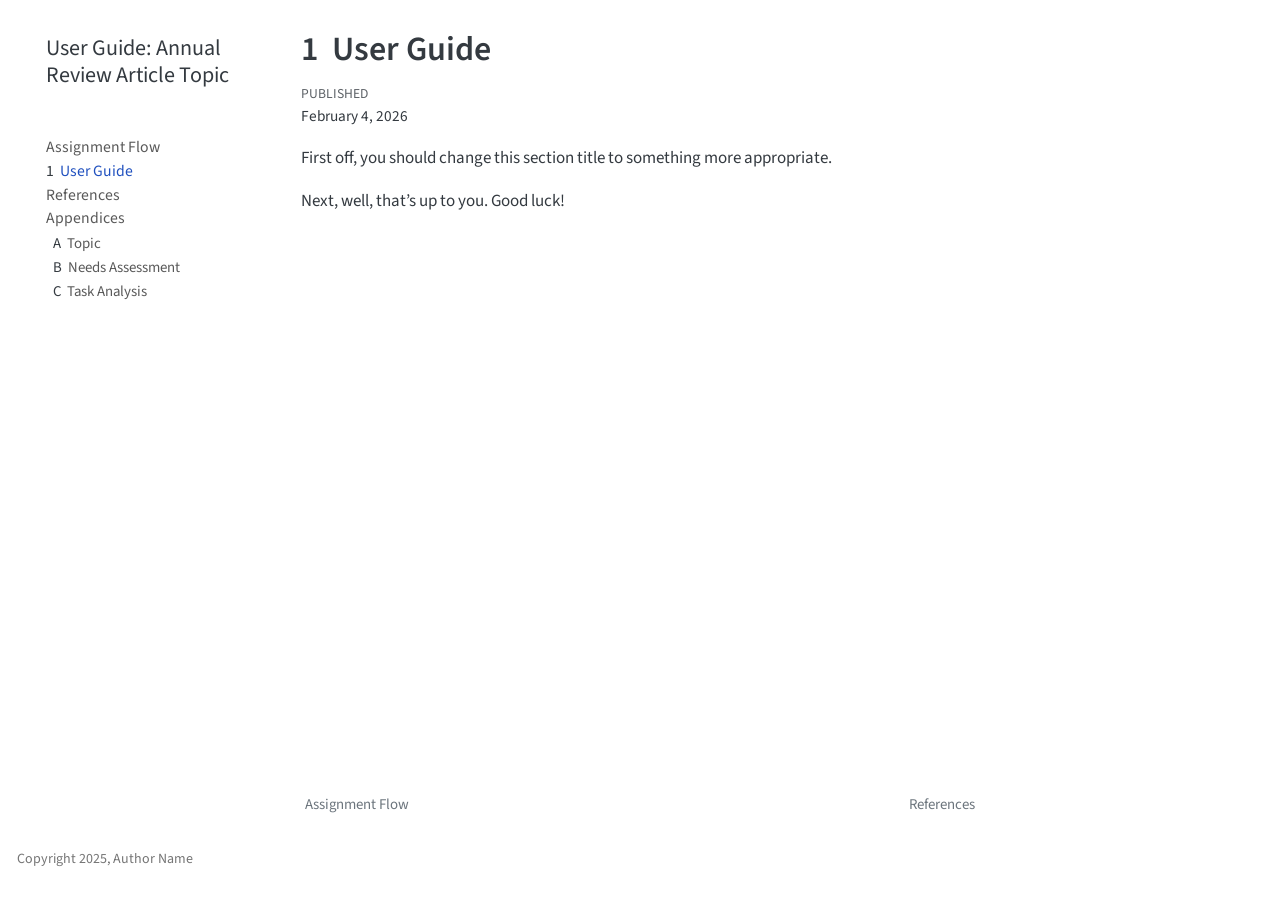
==== docs/guide.html @ 762f5c6f "topic scope" ====
<!DOCTYPE html>
<html xmlns="http://www.w3.org/1999/xhtml" lang="en" xml:lang="en"><head>

<meta charset="utf-8">
<meta name="generator" content="quarto-1.6.40">

<meta name="viewport" content="width=device-width, initial-scale=1.0, user-scalable=yes">

<meta name="dcterms.date" content="2026-02-04">

<title>1&nbsp; User Guide – User Guide: Annual Review Article Topic</title>
<style>
code{white-space: pre-wrap;}
span.smallcaps{font-variant: small-caps;}
div.columns{display: flex; gap: min(4vw, 1.5em);}
div.column{flex: auto; overflow-x: auto;}
div.hanging-indent{margin-left: 1.5em; text-indent: -1.5em;}
ul.task-list{list-style: none;}
ul.task-list li input[type="checkbox"] {
  width: 0.8em;
  margin: 0 0.8em 0.2em -1em; /* quarto-specific, see https://github.com/quarto-dev/quarto-cli/issues/4556 */ 
  vertical-align: middle;
}
</style>


<script src="site_libs/quarto-nav/quarto-nav.js"></script>
<script src="site_libs/quarto-nav/headroom.min.js"></script>
<script src="site_libs/clipboard/clipboard.min.js"></script>
<script src="site_libs/quarto-search/autocomplete.umd.js"></script>
<script src="site_libs/quarto-search/fuse.min.js"></script>
<script src="site_libs/quarto-search/quarto-search.js"></script>
<meta name="quarto:offset" content="./">
<link href="./references.html" rel="next">
<link href="./index.html" rel="prev">
<script src="site_libs/quarto-html/quarto.js"></script>
<script src="site_libs/quarto-html/popper.min.js"></script>
<script src="site_libs/quarto-html/tippy.umd.min.js"></script>
<script src="site_libs/quarto-html/anchor.min.js"></script>
<link href="site_libs/quarto-html/tippy.css" rel="stylesheet">
<link href="site_libs/quarto-html/quarto-syntax-highlighting-dece3bd051e391dd7205a6b15f93dc59.css" rel="stylesheet" id="quarto-text-highlighting-styles">
<script src="site_libs/bootstrap/bootstrap.min.js"></script>
<link href="site_libs/bootstrap/bootstrap-icons.css" rel="stylesheet">
<link href="site_libs/bootstrap/bootstrap-a6e94ce8af8e17e0ea1156da49518611.min.css" rel="stylesheet" append-hash="true" id="quarto-bootstrap" data-mode="light">
<script id="quarto-search-options" type="application/json">{
  "location": "sidebar",
  "copy-button": false,
  "collapse-after": 3,
  "panel-placement": "start",
  "type": "textbox",
  "limit": 50,
  "keyboard-shortcut": [
    "f",
    "/",
    "s"
  ],
  "show-item-context": false,
  "language": {
    "search-no-results-text": "No results",
    "search-matching-documents-text": "matching documents",
    "search-copy-link-title": "Copy link to search",
    "search-hide-matches-text": "Hide additional matches",
    "search-more-match-text": "more match in this document",
    "search-more-matches-text": "more matches in this document",
    "search-clear-button-title": "Clear",
    "search-text-placeholder": "",
    "search-detached-cancel-button-title": "Cancel",
    "search-submit-button-title": "Submit",
    "search-label": "Search"
  }
}</script>


</head>

<body class="nav-sidebar floating">

<div id="quarto-search-results"></div>
  <header id="quarto-header" class="headroom fixed-top">
  <nav class="quarto-secondary-nav">
    <div class="container-fluid d-flex">
      <button type="button" class="quarto-btn-toggle btn" data-bs-toggle="collapse" role="button" data-bs-target=".quarto-sidebar-collapse-item" aria-controls="quarto-sidebar" aria-expanded="false" aria-label="Toggle sidebar navigation" onclick="if (window.quartoToggleHeadroom) { window.quartoToggleHeadroom(); }">
        <i class="bi bi-layout-text-sidebar-reverse"></i>
      </button>
        <nav class="quarto-page-breadcrumbs" aria-label="breadcrumb"><ol class="breadcrumb"><li class="breadcrumb-item"><a href="./guide.html"><span class="chapter-number">1</span>&nbsp; <span class="chapter-title">User Guide</span></a></li></ol></nav>
        <a class="flex-grow-1" role="navigation" data-bs-toggle="collapse" data-bs-target=".quarto-sidebar-collapse-item" aria-controls="quarto-sidebar" aria-expanded="false" aria-label="Toggle sidebar navigation" onclick="if (window.quartoToggleHeadroom) { window.quartoToggleHeadroom(); }">      
        </a>
      <button type="button" class="btn quarto-search-button" aria-label="Search" onclick="window.quartoOpenSearch();">
        <i class="bi bi-search"></i>
      </button>
    </div>
  </nav>
</header>
<!-- content -->
<div id="quarto-content" class="quarto-container page-columns page-rows-contents page-layout-article">
<!-- sidebar -->
  <nav id="quarto-sidebar" class="sidebar collapse collapse-horizontal quarto-sidebar-collapse-item sidebar-navigation floating overflow-auto">
    <div class="pt-lg-2 mt-2 text-left sidebar-header">
    <div class="sidebar-title mb-0 py-0">
      <a href="./">User Guide: Annual Review Article Topic</a> 
    </div>
      </div>
        <div class="mt-2 flex-shrink-0 align-items-center">
        <div class="sidebar-search">
        <div id="quarto-search" class="" title="Search"></div>
        </div>
        </div>
    <div class="sidebar-menu-container"> 
    <ul class="list-unstyled mt-1">
        <li class="sidebar-item">
  <div class="sidebar-item-container"> 
  <a href="./index.html" class="sidebar-item-text sidebar-link">
 <span class="menu-text">Assignment Flow</span></a>
  </div>
</li>
        <li class="sidebar-item">
  <div class="sidebar-item-container"> 
  <a href="./guide.html" class="sidebar-item-text sidebar-link active">
 <span class="menu-text"><span class="chapter-number">1</span>&nbsp; <span class="chapter-title">User Guide</span></span></a>
  </div>
</li>
        <li class="sidebar-item">
  <div class="sidebar-item-container"> 
  <a href="./references.html" class="sidebar-item-text sidebar-link">
 <span class="menu-text">References</span></a>
  </div>
</li>
        <li class="sidebar-item sidebar-item-section">
      <div class="sidebar-item-container"> 
            <a class="sidebar-item-text sidebar-link text-start" data-bs-toggle="collapse" data-bs-target="#quarto-sidebar-section-1" role="navigation" aria-expanded="true">
 <span class="menu-text">Appendices</span></a>
          <a class="sidebar-item-toggle text-start" data-bs-toggle="collapse" data-bs-target="#quarto-sidebar-section-1" role="navigation" aria-expanded="true" aria-label="Toggle section">
            <i class="bi bi-chevron-right ms-2"></i>
          </a> 
      </div>
      <ul id="quarto-sidebar-section-1" class="collapse list-unstyled sidebar-section depth1 show">  
          <li class="sidebar-item">
  <div class="sidebar-item-container"> 
  <a href="./topic.html" class="sidebar-item-text sidebar-link">
 <span class="menu-text"><span class="chapter-number">A</span>&nbsp; <span class="chapter-title">Topic</span></span></a>
  </div>
</li>
          <li class="sidebar-item">
  <div class="sidebar-item-container"> 
  <a href="./needs.html" class="sidebar-item-text sidebar-link">
 <span class="menu-text"><span class="chapter-number">B</span>&nbsp; <span class="chapter-title">Needs Assessment</span></span></a>
  </div>
</li>
          <li class="sidebar-item">
  <div class="sidebar-item-container"> 
  <a href="./task-analysis.html" class="sidebar-item-text sidebar-link">
 <span class="menu-text"><span class="chapter-number">C</span>&nbsp; <span class="chapter-title">Task Analysis</span></span></a>
  </div>
</li>
      </ul>
  </li>
    </ul>
    </div>
</nav>
<div id="quarto-sidebar-glass" class="quarto-sidebar-collapse-item" data-bs-toggle="collapse" data-bs-target=".quarto-sidebar-collapse-item"></div>
<!-- margin-sidebar -->
    <div id="quarto-margin-sidebar" class="sidebar margin-sidebar zindex-bottom">
        
    </div>
<!-- main -->
<main class="content" id="quarto-document-content">

<header id="title-block-header" class="quarto-title-block default">
<div class="quarto-title">
<h1 class="title"><span class="chapter-number">1</span>&nbsp; <span class="chapter-title">User Guide</span></h1>
</div>



<div class="quarto-title-meta">

    
    <div>
    <div class="quarto-title-meta-heading">Published</div>
    <div class="quarto-title-meta-contents">
      <p class="date">February 4, 2026</p>
    </div>
  </div>
  
    
  </div>
  


</header>


<p>First off, you should change this section title to something more appropriate.</p>
<p>Next, well, that’s up to you. Good luck!</p>



</main> <!-- /main -->
<script id="quarto-html-after-body" type="application/javascript">
window.document.addEventListener("DOMContentLoaded", function (event) {
  const toggleBodyColorMode = (bsSheetEl) => {
    const mode = bsSheetEl.getAttribute("data-mode");
    const bodyEl = window.document.querySelector("body");
    if (mode === "dark") {
      bodyEl.classList.add("quarto-dark");
      bodyEl.classList.remove("quarto-light");
    } else {
      bodyEl.classList.add("quarto-light");
      bodyEl.classList.remove("quarto-dark");
    }
  }
  const toggleBodyColorPrimary = () => {
    const bsSheetEl = window.document.querySelector("link#quarto-bootstrap");
    if (bsSheetEl) {
      toggleBodyColorMode(bsSheetEl);
    }
  }
  toggleBodyColorPrimary();  
  const icon = "";
  const anchorJS = new window.AnchorJS();
  anchorJS.options = {
    placement: 'right',
    icon: icon
  };
  anchorJS.add('.anchored');
  const isCodeAnnotation = (el) => {
    for (const clz of el.classList) {
      if (clz.startsWith('code-annotation-')) {                     
        return true;
      }
    }
    return false;
  }
  const onCopySuccess = function(e) {
    // button target
    const button = e.trigger;
    // don't keep focus
    button.blur();
    // flash "checked"
    button.classList.add('code-copy-button-checked');
    var currentTitle = button.getAttribute("title");
    button.setAttribute("title", "Copied!");
    let tooltip;
    if (window.bootstrap) {
      button.setAttribute("data-bs-toggle", "tooltip");
      button.setAttribute("data-bs-placement", "left");
      button.setAttribute("data-bs-title", "Copied!");
      tooltip = new bootstrap.Tooltip(button, 
        { trigger: "manual", 
          customClass: "code-copy-button-tooltip",
          offset: [0, -8]});
      tooltip.show();    
    }
    setTimeout(function() {
      if (tooltip) {
        tooltip.hide();
        button.removeAttribute("data-bs-title");
        button.removeAttribute("data-bs-toggle");
        button.removeAttribute("data-bs-placement");
      }
      button.setAttribute("title", currentTitle);
      button.classList.remove('code-copy-button-checked');
    }, 1000);
    // clear code selection
    e.clearSelection();
  }
  const getTextToCopy = function(trigger) {
      const codeEl = trigger.previousElementSibling.cloneNode(true);
      for (const childEl of codeEl.children) {
        if (isCodeAnnotation(childEl)) {
          childEl.remove();
        }
      }
      return codeEl.innerText;
  }
  const clipboard = new window.ClipboardJS('.code-copy-button:not([data-in-quarto-modal])', {
    text: getTextToCopy
  });
  clipboard.on('success', onCopySuccess);
  if (window.document.getElementById('quarto-embedded-source-code-modal')) {
    const clipboardModal = new window.ClipboardJS('.code-copy-button[data-in-quarto-modal]', {
      text: getTextToCopy,
      container: window.document.getElementById('quarto-embedded-source-code-modal')
    });
    clipboardModal.on('success', onCopySuccess);
  }
    var localhostRegex = new RegExp(/^(?:http|https):\/\/localhost\:?[0-9]*\//);
    var mailtoRegex = new RegExp(/^mailto:/);
      var filterRegex = new RegExp('/' + window.location.host + '/');
    var isInternal = (href) => {
        return filterRegex.test(href) || localhostRegex.test(href) || mailtoRegex.test(href);
    }
    // Inspect non-navigation links and adorn them if external
 	var links = window.document.querySelectorAll('a[href]:not(.nav-link):not(.navbar-brand):not(.toc-action):not(.sidebar-link):not(.sidebar-item-toggle):not(.pagination-link):not(.no-external):not([aria-hidden]):not(.dropdown-item):not(.quarto-navigation-tool):not(.about-link)');
    for (var i=0; i<links.length; i++) {
      const link = links[i];
      if (!isInternal(link.href)) {
        // undo the damage that might have been done by quarto-nav.js in the case of
        // links that we want to consider external
        if (link.dataset.originalHref !== undefined) {
          link.href = link.dataset.originalHref;
        }
      }
    }
  function tippyHover(el, contentFn, onTriggerFn, onUntriggerFn) {
    const config = {
      allowHTML: true,
      maxWidth: 500,
      delay: 100,
      arrow: false,
      appendTo: function(el) {
          return el.parentElement;
      },
      interactive: true,
      interactiveBorder: 10,
      theme: 'quarto',
      placement: 'bottom-start',
    };
    if (contentFn) {
      config.content = contentFn;
    }
    if (onTriggerFn) {
      config.onTrigger = onTriggerFn;
    }
    if (onUntriggerFn) {
      config.onUntrigger = onUntriggerFn;
    }
    window.tippy(el, config); 
  }
  const noterefs = window.document.querySelectorAll('a[role="doc-noteref"]');
  for (var i=0; i<noterefs.length; i++) {
    const ref = noterefs[i];
    tippyHover(ref, function() {
      // use id or data attribute instead here
      let href = ref.getAttribute('data-footnote-href') || ref.getAttribute('href');
      try { href = new URL(href).hash; } catch {}
      const id = href.replace(/^#\/?/, "");
      const note = window.document.getElementById(id);
      if (note) {
        return note.innerHTML;
      } else {
        return "";
      }
    });
  }
  const xrefs = window.document.querySelectorAll('a.quarto-xref');
  const processXRef = (id, note) => {
    // Strip column container classes
    const stripColumnClz = (el) => {
      el.classList.remove("page-full", "page-columns");
      if (el.children) {
        for (const child of el.children) {
          stripColumnClz(child);
        }
      }
    }
    stripColumnClz(note)
    if (id === null || id.startsWith('sec-')) {
      // Special case sections, only their first couple elements
      const container = document.createElement("div");
      if (note.children && note.children.length > 2) {
        container.appendChild(note.children[0].cloneNode(true));
        for (let i = 1; i < note.children.length; i++) {
          const child = note.children[i];
          if (child.tagName === "P" && child.innerText === "") {
            continue;
          } else {
            container.appendChild(child.cloneNode(true));
            break;
          }
        }
        if (window.Quarto?.typesetMath) {
          window.Quarto.typesetMath(container);
        }
        return container.innerHTML
      } else {
        if (window.Quarto?.typesetMath) {
          window.Quarto.typesetMath(note);
        }
        return note.innerHTML;
      }
    } else {
      // Remove any anchor links if they are present
      const anchorLink = note.querySelector('a.anchorjs-link');
      if (anchorLink) {
        anchorLink.remove();
      }
      if (window.Quarto?.typesetMath) {
        window.Quarto.typesetMath(note);
      }
      if (note.classList.contains("callout")) {
        return note.outerHTML;
      } else {
        return note.innerHTML;
      }
    }
  }
  for (var i=0; i<xrefs.length; i++) {
    const xref = xrefs[i];
    tippyHover(xref, undefined, function(instance) {
      instance.disable();
      let url = xref.getAttribute('href');
      let hash = undefined; 
      if (url.startsWith('#')) {
        hash = url;
      } else {
        try { hash = new URL(url).hash; } catch {}
      }
      if (hash) {
        const id = hash.replace(/^#\/?/, "");
        const note = window.document.getElementById(id);
        if (note !== null) {
          try {
            const html = processXRef(id, note.cloneNode(true));
            instance.setContent(html);
          } finally {
            instance.enable();
            instance.show();
          }
        } else {
          // See if we can fetch this
          fetch(url.split('#')[0])
          .then(res => res.text())
          .then(html => {
            const parser = new DOMParser();
            const htmlDoc = parser.parseFromString(html, "text/html");
            const note = htmlDoc.getElementById(id);
            if (note !== null) {
              const html = processXRef(id, note);
              instance.setContent(html);
            } 
          }).finally(() => {
            instance.enable();
            instance.show();
          });
        }
      } else {
        // See if we can fetch a full url (with no hash to target)
        // This is a special case and we should probably do some content thinning / targeting
        fetch(url)
        .then(res => res.text())
        .then(html => {
          const parser = new DOMParser();
          const htmlDoc = parser.parseFromString(html, "text/html");
          const note = htmlDoc.querySelector('main.content');
          if (note !== null) {
            // This should only happen for chapter cross references
            // (since there is no id in the URL)
            // remove the first header
            if (note.children.length > 0 && note.children[0].tagName === "HEADER") {
              note.children[0].remove();
            }
            const html = processXRef(null, note);
            instance.setContent(html);
          } 
        }).finally(() => {
          instance.enable();
          instance.show();
        });
      }
    }, function(instance) {
    });
  }
      let selectedAnnoteEl;
      const selectorForAnnotation = ( cell, annotation) => {
        let cellAttr = 'data-code-cell="' + cell + '"';
        let lineAttr = 'data-code-annotation="' +  annotation + '"';
        const selector = 'span[' + cellAttr + '][' + lineAttr + ']';
        return selector;
      }
      const selectCodeLines = (annoteEl) => {
        const doc = window.document;
        const targetCell = annoteEl.getAttribute("data-target-cell");
        const targetAnnotation = annoteEl.getAttribute("data-target-annotation");
        const annoteSpan = window.document.querySelector(selectorForAnnotation(targetCell, targetAnnotation));
        const lines = annoteSpan.getAttribute("data-code-lines").split(",");
        const lineIds = lines.map((line) => {
          return targetCell + "-" + line;
        })
        let top = null;
        let height = null;
        let parent = null;
        if (lineIds.length > 0) {
            //compute the position of the single el (top and bottom and make a div)
            const el = window.document.getElementById(lineIds[0]);
            top = el.offsetTop;
            height = el.offsetHeight;
            parent = el.parentElement.parentElement;
          if (lineIds.length > 1) {
            const lastEl = window.document.getElementById(lineIds[lineIds.length - 1]);
            const bottom = lastEl.offsetTop + lastEl.offsetHeight;
            height = bottom - top;
          }
          if (top !== null && height !== null && parent !== null) {
            // cook up a div (if necessary) and position it 
            let div = window.document.getElementById("code-annotation-line-highlight");
            if (div === null) {
              div = window.document.createElement("div");
              div.setAttribute("id", "code-annotation-line-highlight");
              div.style.position = 'absolute';
              parent.appendChild(div);
            }
            div.style.top = top - 2 + "px";
            div.style.height = height + 4 + "px";
            div.style.left = 0;
            let gutterDiv = window.document.getElementById("code-annotation-line-highlight-gutter");
            if (gutterDiv === null) {
              gutterDiv = window.document.createElement("div");
              gutterDiv.setAttribute("id", "code-annotation-line-highlight-gutter");
              gutterDiv.style.position = 'absolute';
              const codeCell = window.document.getElementById(targetCell);
              const gutter = codeCell.querySelector('.code-annotation-gutter');
              gutter.appendChild(gutterDiv);
            }
            gutterDiv.style.top = top - 2 + "px";
            gutterDiv.style.height = height + 4 + "px";
          }
          selectedAnnoteEl = annoteEl;
        }
      };
      const unselectCodeLines = () => {
        const elementsIds = ["code-annotation-line-highlight", "code-annotation-line-highlight-gutter"];
        elementsIds.forEach((elId) => {
          const div = window.document.getElementById(elId);
          if (div) {
            div.remove();
          }
        });
        selectedAnnoteEl = undefined;
      };
        // Handle positioning of the toggle
    window.addEventListener(
      "resize",
      throttle(() => {
        elRect = undefined;
        if (selectedAnnoteEl) {
          selectCodeLines(selectedAnnoteEl);
        }
      }, 10)
    );
    function throttle(fn, ms) {
    let throttle = false;
    let timer;
      return (...args) => {
        if(!throttle) { // first call gets through
            fn.apply(this, args);
            throttle = true;
        } else { // all the others get throttled
            if(timer) clearTimeout(timer); // cancel #2
            timer = setTimeout(() => {
              fn.apply(this, args);
              timer = throttle = false;
            }, ms);
        }
      };
    }
      // Attach click handler to the DT
      const annoteDls = window.document.querySelectorAll('dt[data-target-cell]');
      for (const annoteDlNode of annoteDls) {
        annoteDlNode.addEventListener('click', (event) => {
          const clickedEl = event.target;
          if (clickedEl !== selectedAnnoteEl) {
            unselectCodeLines();
            const activeEl = window.document.querySelector('dt[data-target-cell].code-annotation-active');
            if (activeEl) {
              activeEl.classList.remove('code-annotation-active');
            }
            selectCodeLines(clickedEl);
            clickedEl.classList.add('code-annotation-active');
          } else {
            // Unselect the line
            unselectCodeLines();
            clickedEl.classList.remove('code-annotation-active');
          }
        });
      }
  const findCites = (el) => {
    const parentEl = el.parentElement;
    if (parentEl) {
      const cites = parentEl.dataset.cites;
      if (cites) {
        return {
          el,
          cites: cites.split(' ')
        };
      } else {
        return findCites(el.parentElement)
      }
    } else {
      return undefined;
    }
  };
  var bibliorefs = window.document.querySelectorAll('a[role="doc-biblioref"]');
  for (var i=0; i<bibliorefs.length; i++) {
    const ref = bibliorefs[i];
    const citeInfo = findCites(ref);
    if (citeInfo) {
      tippyHover(citeInfo.el, function() {
        var popup = window.document.createElement('div');
        citeInfo.cites.forEach(function(cite) {
          var citeDiv = window.document.createElement('div');
          citeDiv.classList.add('hanging-indent');
          citeDiv.classList.add('csl-entry');
          var biblioDiv = window.document.getElementById('ref-' + cite);
          if (biblioDiv) {
            citeDiv.innerHTML = biblioDiv.innerHTML;
          }
          popup.appendChild(citeDiv);
        });
        return popup.innerHTML;
      });
    }
  }
});
</script>
<nav class="page-navigation">
  <div class="nav-page nav-page-previous">
      <a href="./index.html" class="pagination-link" aria-label="Assignment Flow">
        <i class="bi bi-arrow-left-short"></i> <span class="nav-page-text">Assignment Flow</span>
      </a>          
  </div>
  <div class="nav-page nav-page-next">
      <a href="./references.html" class="pagination-link" aria-label="References">
        <span class="nav-page-text">References</span> <i class="bi bi-arrow-right-short"></i>
      </a>
  </div>
</nav>
</div> <!-- /content -->
<footer class="footer">
  <div class="nav-footer">
    <div class="nav-footer-left">
<p>Copyright 2025, Author Name</p>
</div>   
    <div class="nav-footer-center">
      &nbsp;
    </div>
    <div class="nav-footer-right">
      &nbsp;
    </div>
  </div>
</footer>




</body></html>
---- docs/site_libs/quarto-html/tippy.css ----
.tippy-box[data-animation=fade][data-state=hidden]{opacity:0}[data-tippy-root]{max-width:calc(100vw - 10px)}.tippy-box{position:relative;background-color:#333;color:#fff;border-radius:4px;font-size:14px;line-height:1.4;white-space:normal;outline:0;transition-property:transform,visibility,opacity}.tippy-box[data-placement^=top]>.tippy-arrow{bottom:0}.tippy-box[data-placement^=top]>.tippy-arrow:before{bottom:-7px;left:0;border-width:8px 8px 0;border-top-color:initial;transform-origin:center top}.tippy-box[data-placement^=bottom]>.tippy-arrow{top:0}.tippy-box[data-placement^=bottom]>.tippy-arrow:before{top:-7px;left:0;border-width:0 8px 8px;border-bottom-color:initial;transform-origin:center bottom}.tippy-box[data-placement^=left]>.tippy-arrow{right:0}.tippy-box[data-placement^=left]>.tippy-arrow:before{border-width:8px 0 8px 8px;border-left-color:initial;right:-7px;transform-origin:center left}.tippy-box[data-placement^=right]>.tippy-arrow{left:0}.tippy-box[data-placement^=right]>.tippy-arrow:before{left:-7px;border-width:8px 8px 8px 0;border-right-color:initial;transform-origin:center right}.tippy-box[data-inertia][data-state=visible]{transition-timing-function:cubic-bezier(.54,1.5,.38,1.11)}.tippy-arrow{width:16px;height:16px;color:#333}.tippy-arrow:before{content:"";position:absolute;border-color:transparent;border-style:solid}.tippy-content{position:relative;padding:5px 9px;z-index:1}
---- docs/site_libs/quarto-html/quarto-syntax-highlighting-dece3bd051e391dd7205a6b15f93dc59.css ----
/* quarto syntax highlight colors */
:root {
  --quarto-hl-ot-color: #d91e18;
  --quarto-hl-at-color: #a55a00;
  --quarto-hl-ss-color: #008000;
  --quarto-hl-an-color: #696969;
  --quarto-hl-fu-color: #06287e;
  --quarto-hl-st-color: #008000;
  --quarto-hl-cf-color: #d91e18;
  --quarto-hl-op-color: #00769e;
  --quarto-hl-er-color: #7928a1;
  --quarto-hl-bn-color: #7928a1;
  --quarto-hl-al-color: #7928a1;
  --quarto-hl-va-color: #a55a00;
  --quarto-hl-bu-color: inherit;
  --quarto-hl-ex-color: inherit;
  --quarto-hl-pp-color: #7928a1;
  --quarto-hl-in-color: #696969;
  --quarto-hl-vs-color: #008000;
  --quarto-hl-wa-color: #696969;
  --quarto-hl-do-color: #696969;
  --quarto-hl-im-color: inherit;
  --quarto-hl-ch-color: #008000;
  --quarto-hl-dt-color: #7928a1;
  --quarto-hl-fl-color: #a55a00;
  --quarto-hl-co-color: #696969;
  --quarto-hl-cv-color: #696969;
  --quarto-hl-cn-color: #d91e18;
  --quarto-hl-sc-color: #00769e;
  --quarto-hl-dv-color: #7928a1;
  --quarto-hl-kw-color: #d91e18;
}

/* other quarto variables */
:root {
  --quarto-font-monospace: SFMono-Regular, Menlo, Monaco, Consolas, "Liberation Mono", "Courier New", monospace;
}

pre > code.sourceCode > span {
  color: #545454;
}

code span {
  color: #545454;
}

code.sourceCode > span {
  color: #545454;
}

div.sourceCode,
div.sourceCode pre.sourceCode {
  color: #545454;
}

code span.ot {
  color: #d91e18;
  font-style: inherit;
}

code span.at {
  color: #a55a00;
  font-style: inherit;
}

code span.ss {
  color: #008000;
  font-style: inherit;
}

code span.an {
  color: #696969;
  font-style: inherit;
}

code span.fu {
  color: #06287e;
  font-style: inherit;
}

code span.st {
  color: #008000;
  font-style: inherit;
}

code span.cf {
  color: #d91e18;
  font-style: inherit;
}

code span.op {
  color: #00769e;
  font-style: inherit;
}

code span.er {
  color: #7928a1;
  font-style: inherit;
}

code span.bn {
  color: #7928a1;
  font-style: inherit;
}

code span.al {
  color: #7928a1;
  font-style: inherit;
}

code span.va {
  color: #a55a00;
  font-style: inherit;
}

code span.bu {
  font-style: inherit;
}

code span.ex {
  font-style: inherit;
}

code span.pp {
  color: #7928a1;
  font-style: inherit;
}

code span.in {
  color: #696969;
  font-style: inherit;
}

code span.vs {
  color: #008000;
  font-style: inherit;
}

code span.wa {
  color: #696969;
  font-style: italic;
}

code span.do {
  color: #696969;
  font-style: italic;
}

code span.im {
  font-style: inherit;
}

code span.ch {
  color: #008000;
  font-style: inherit;
}

code span.dt {
  color: #7928a1;
  font-style: inherit;
}

code span.fl {
  color: #a55a00;
  font-style: inherit;
}

code span.co {
  color: #696969;
  font-style: inherit;
}

code span.cv {
  color: #696969;
  font-style: italic;
}

code span.cn {
  color: #d91e18;
  font-style: inherit;
}

code span.sc {
  color: #00769e;
  font-style: inherit;
}

code span.dv {
  color: #7928a1;
  font-style: inherit;
}

code span.kw {
  color: #d91e18;
  font-style: inherit;
}

.prevent-inlining {
  content: "</";
}

/*# sourceMappingURL=d529fb46b0d80f642ecba0ce5044f929.css.map */
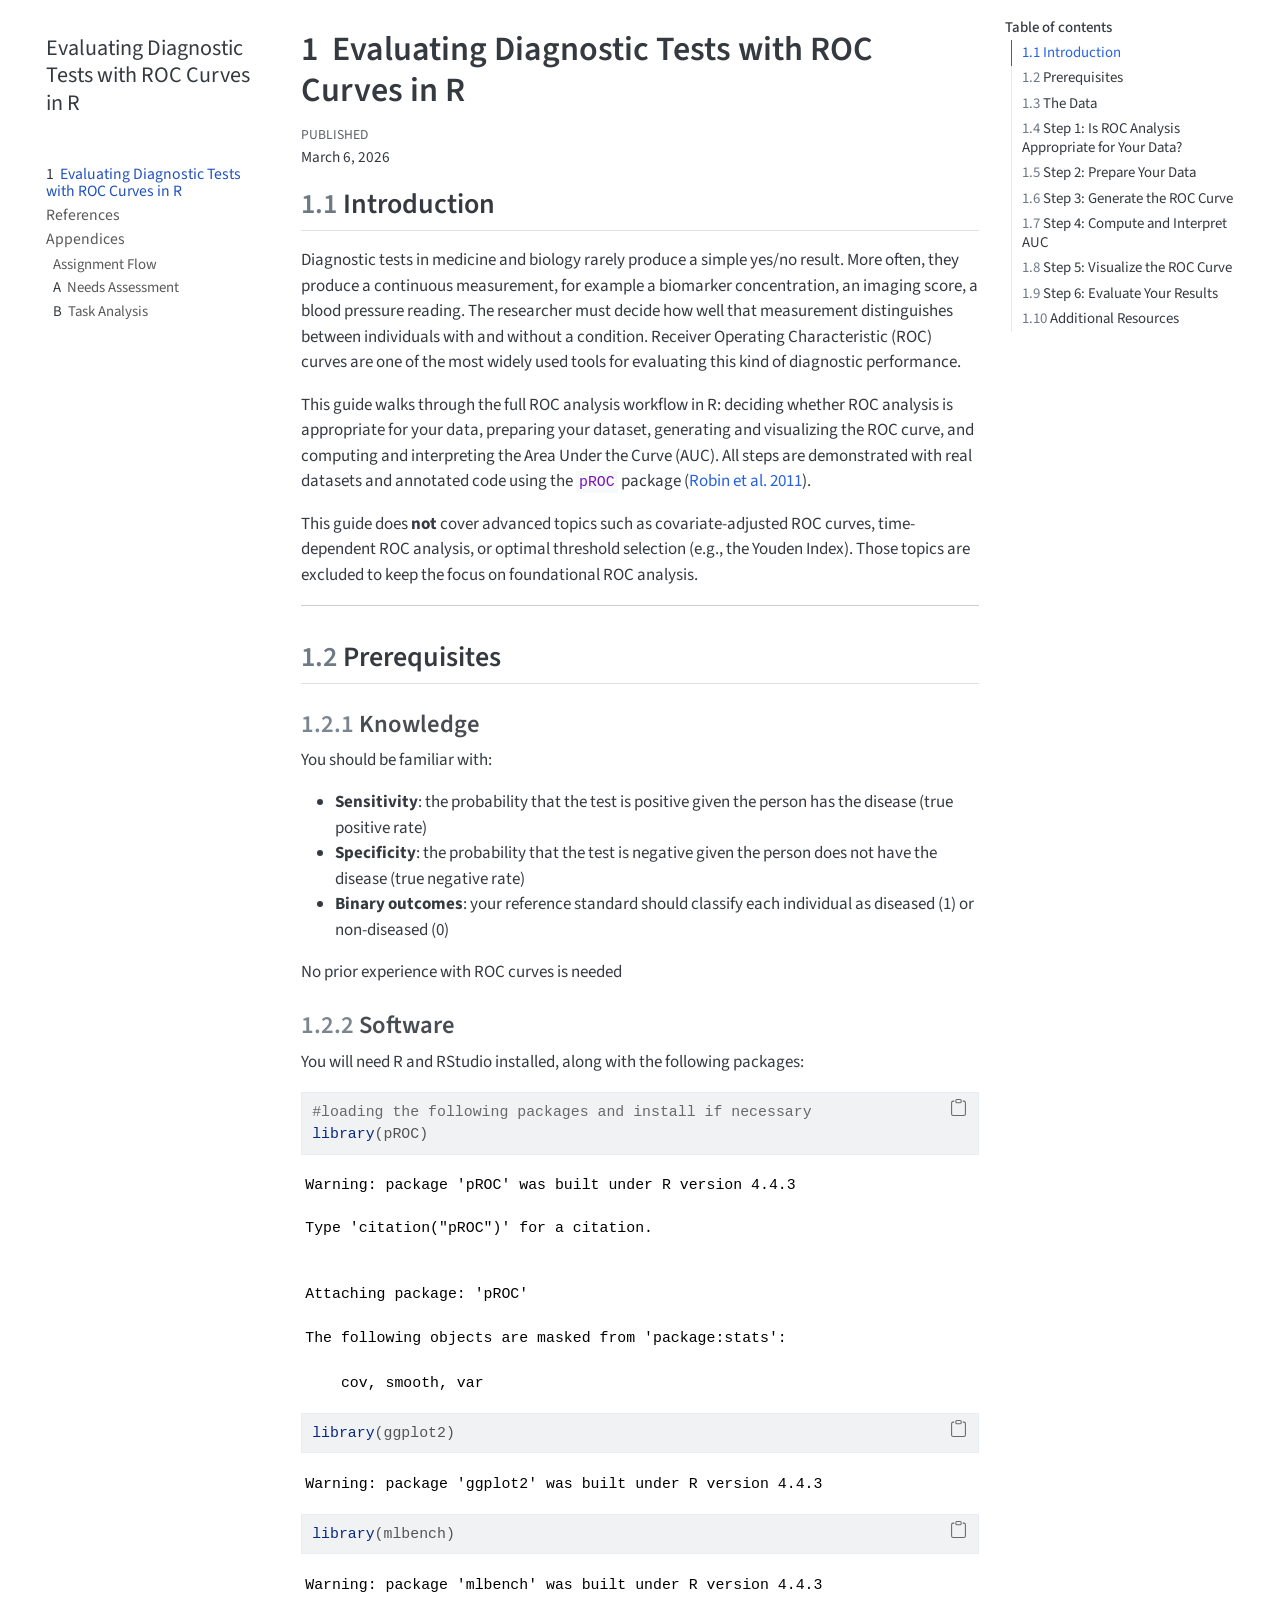
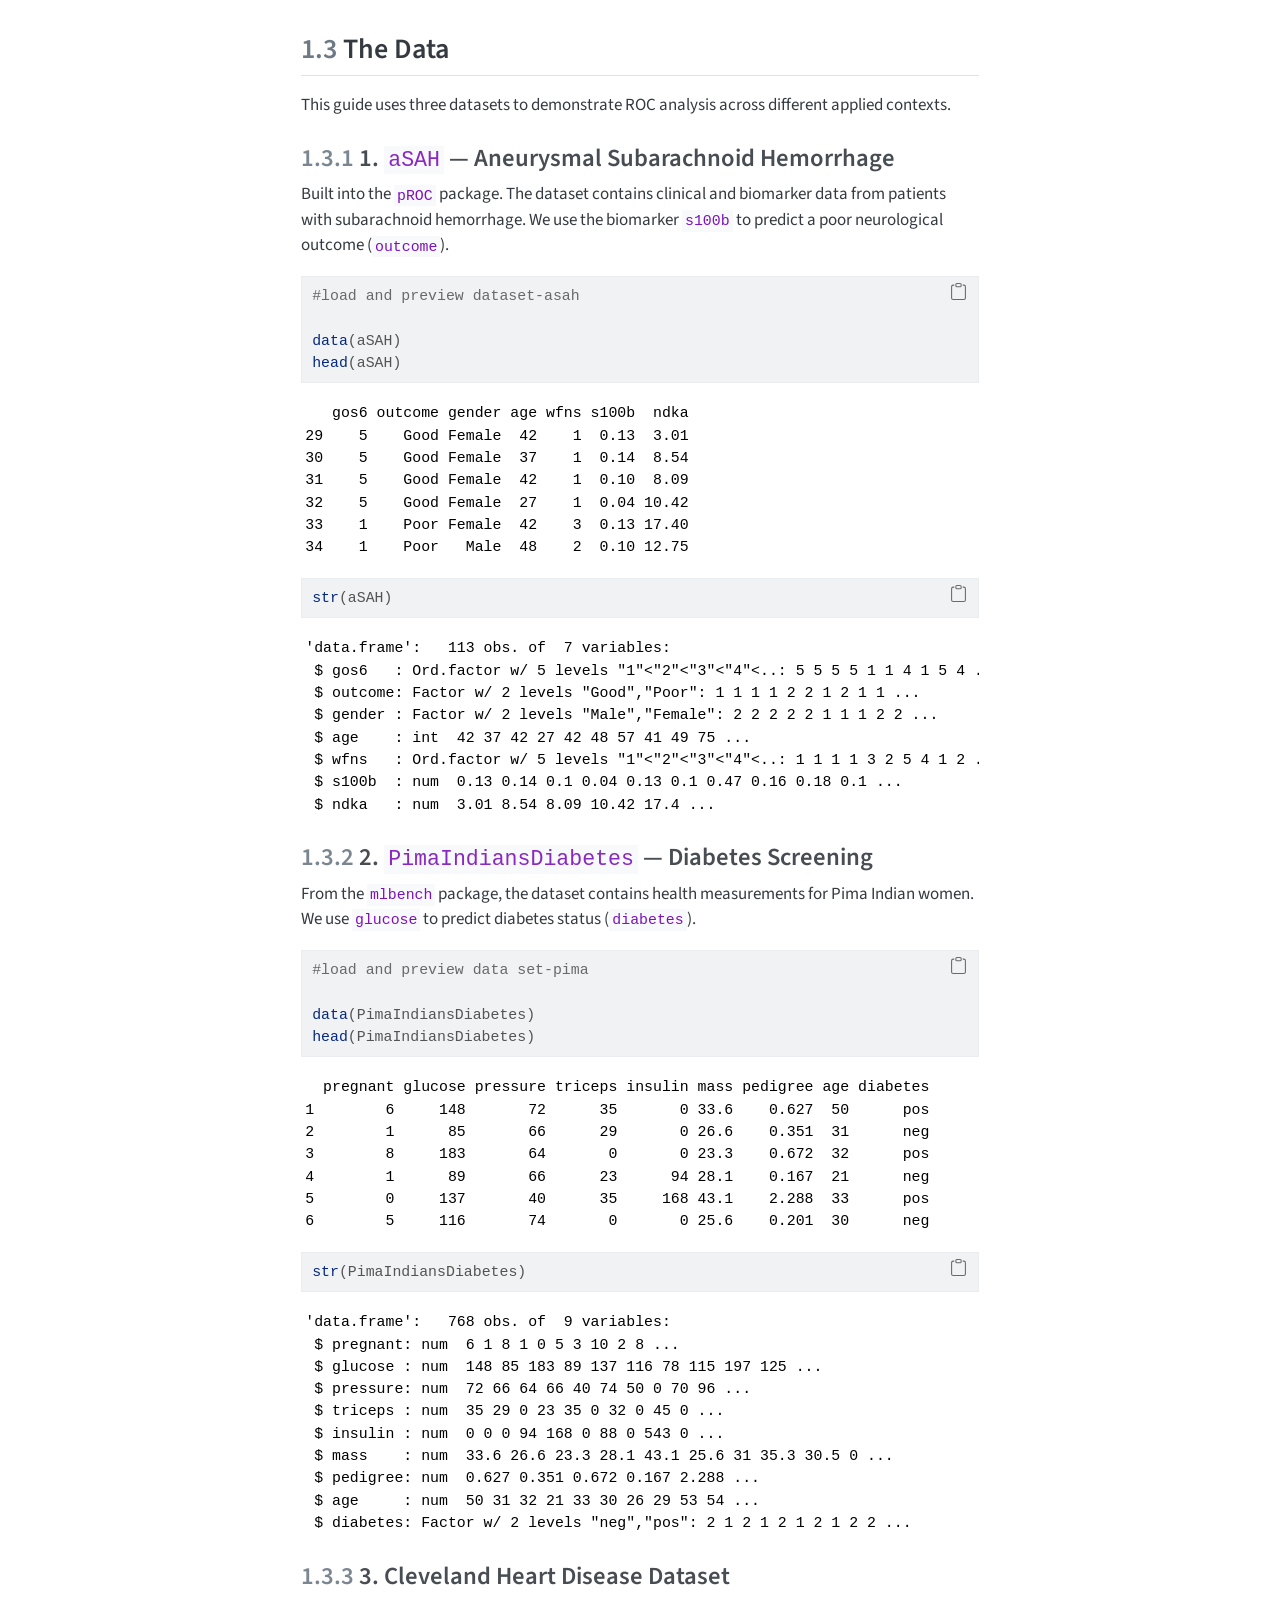
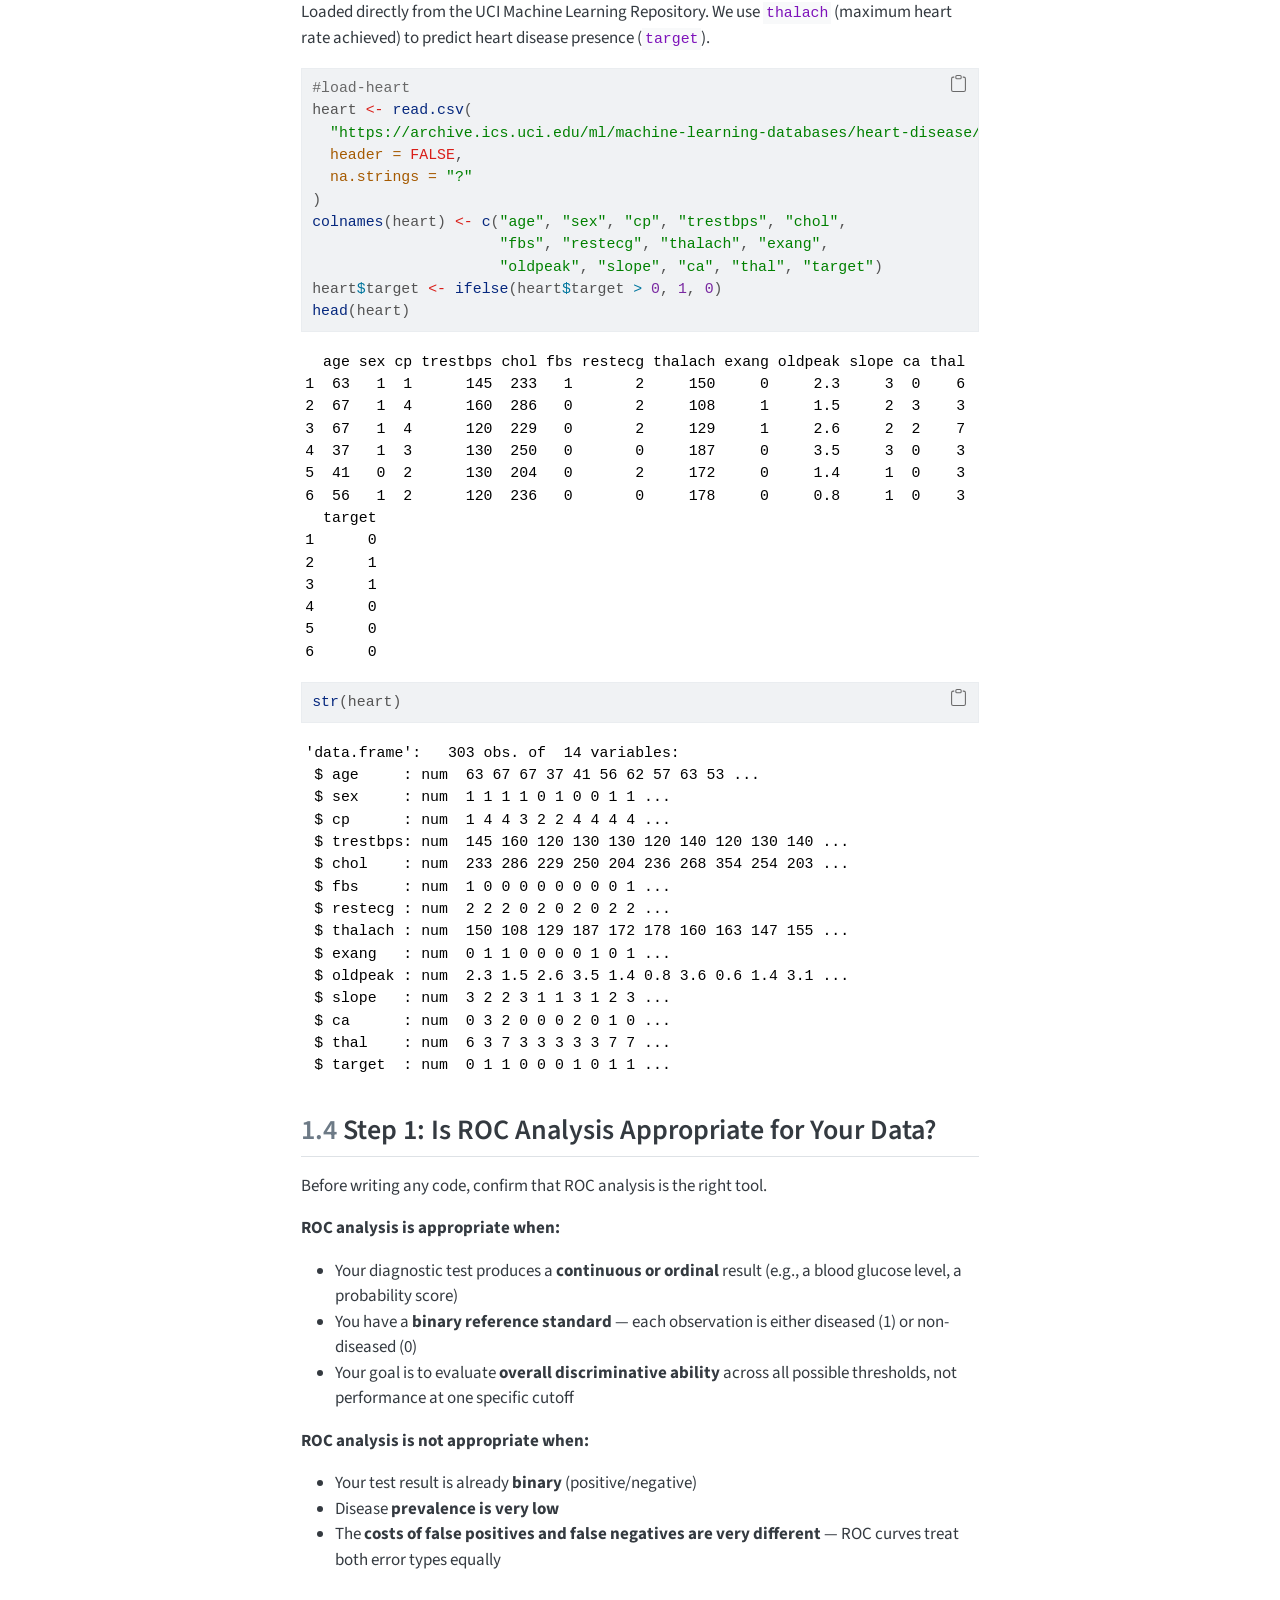
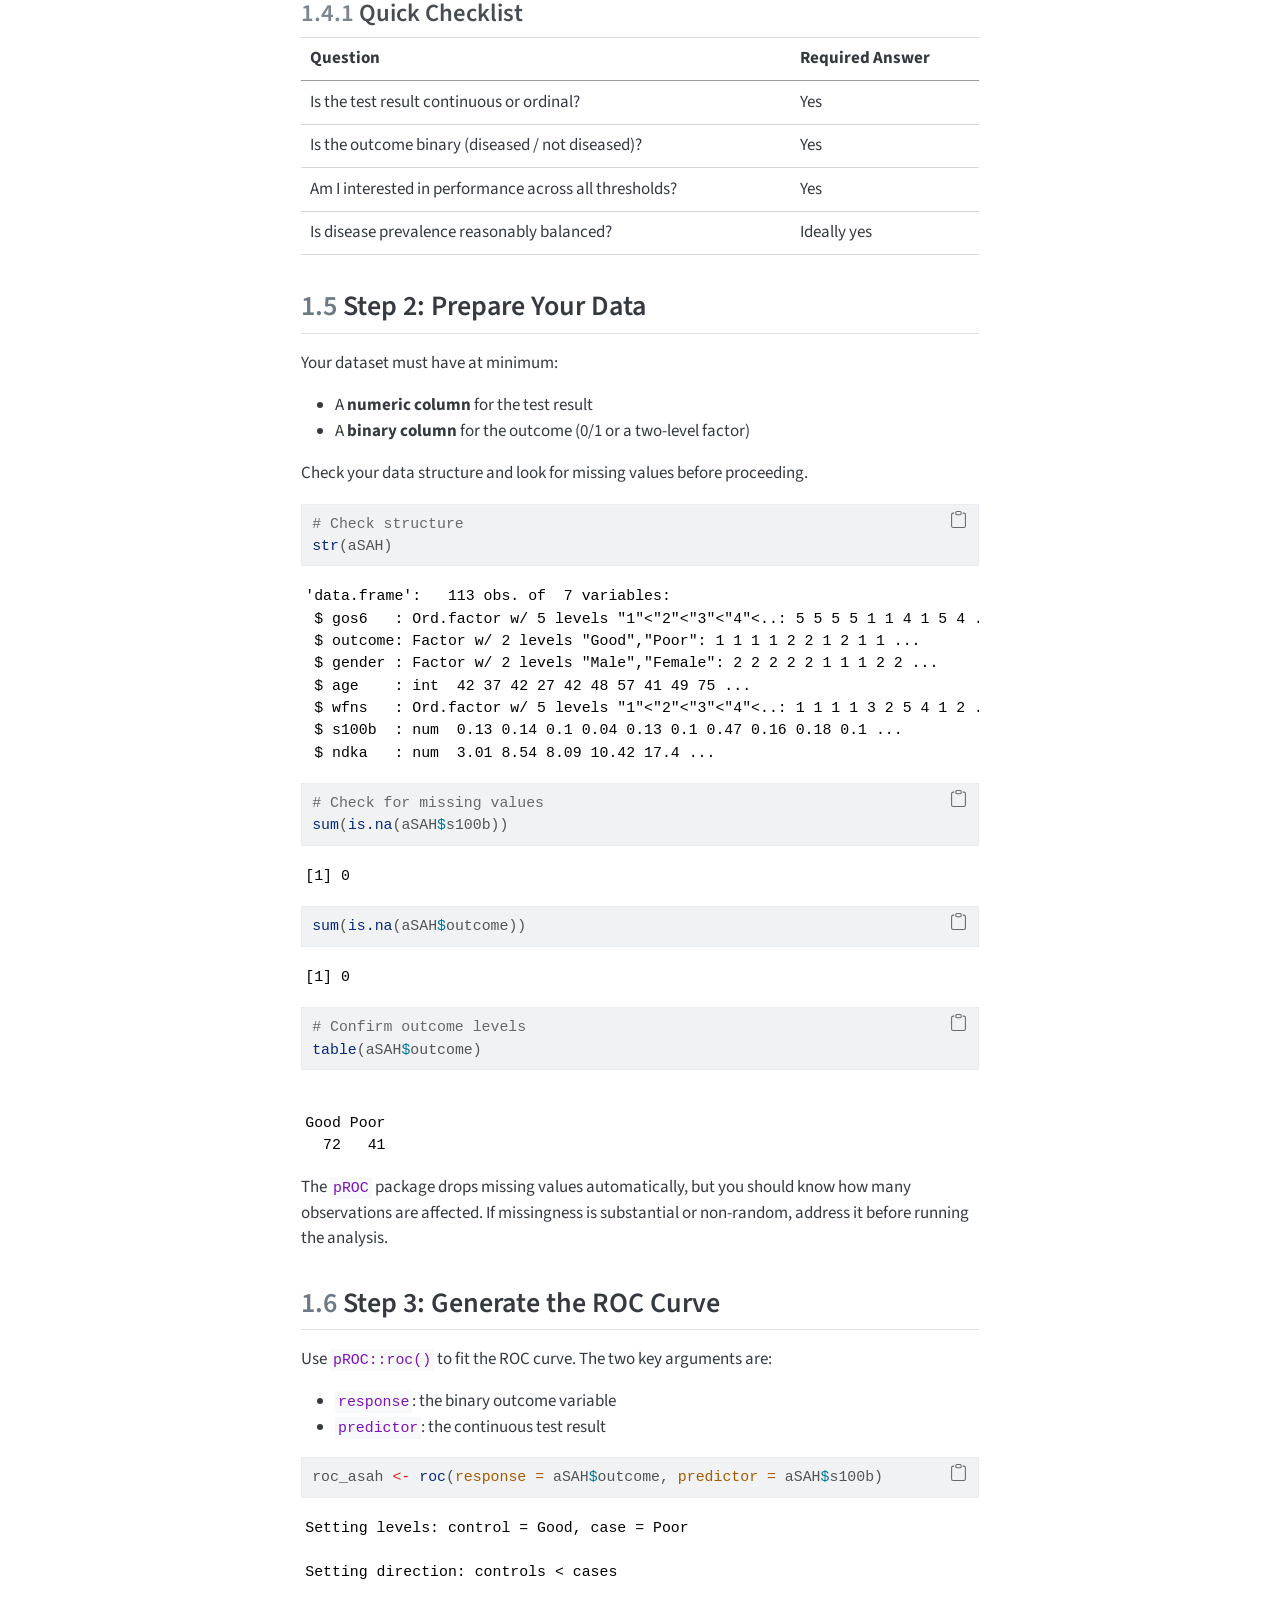
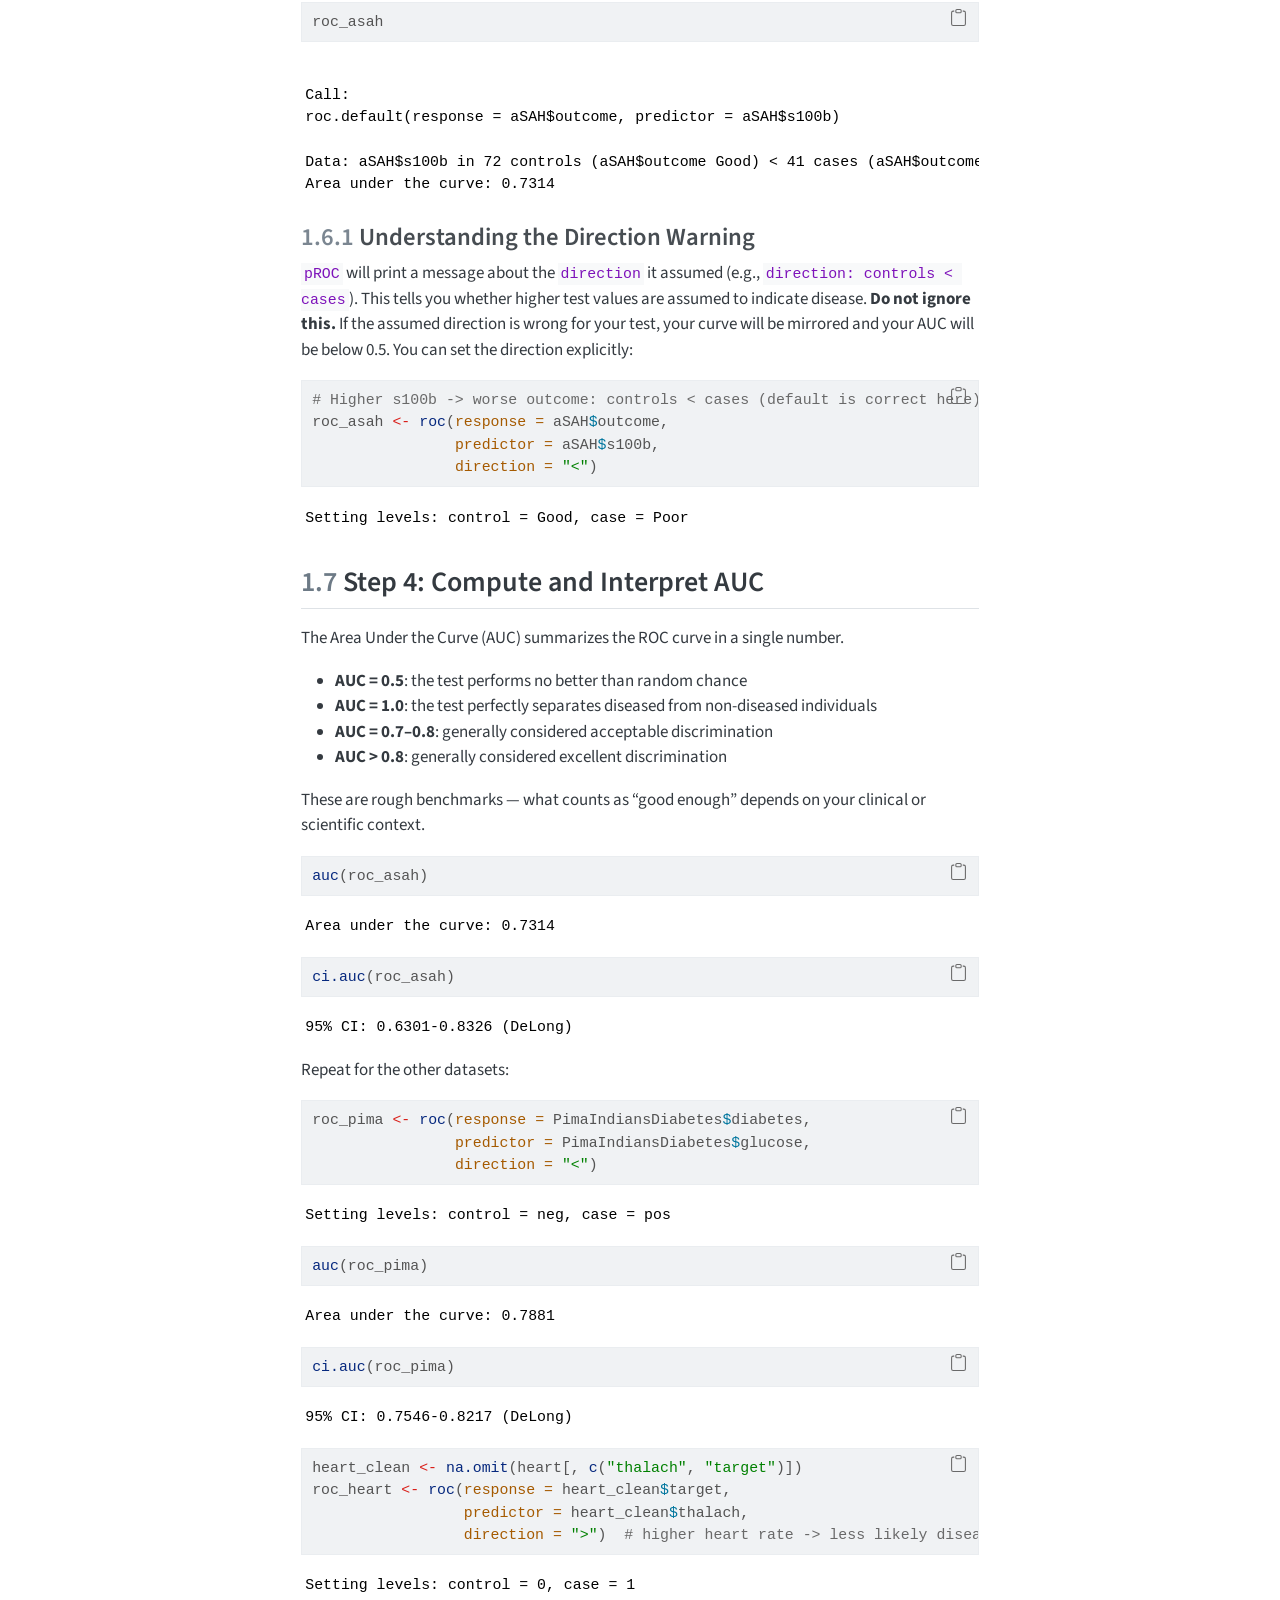
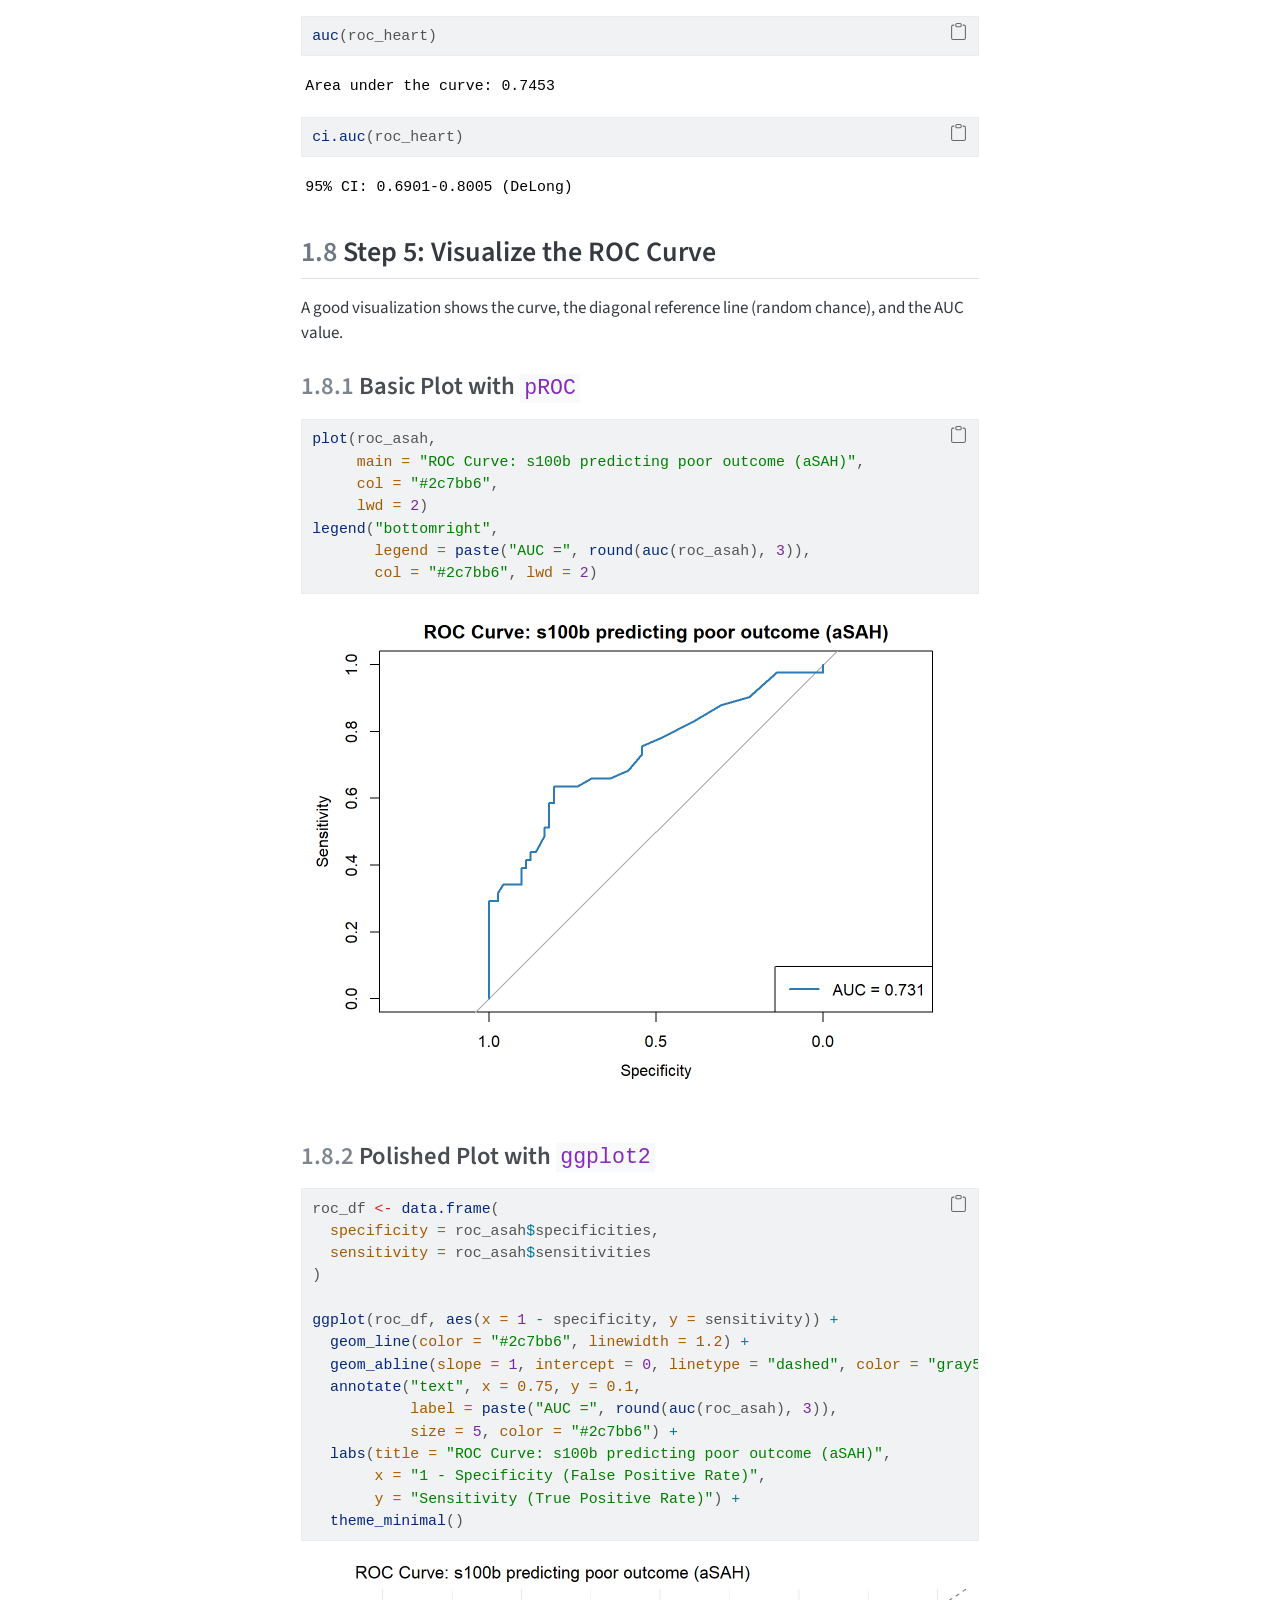
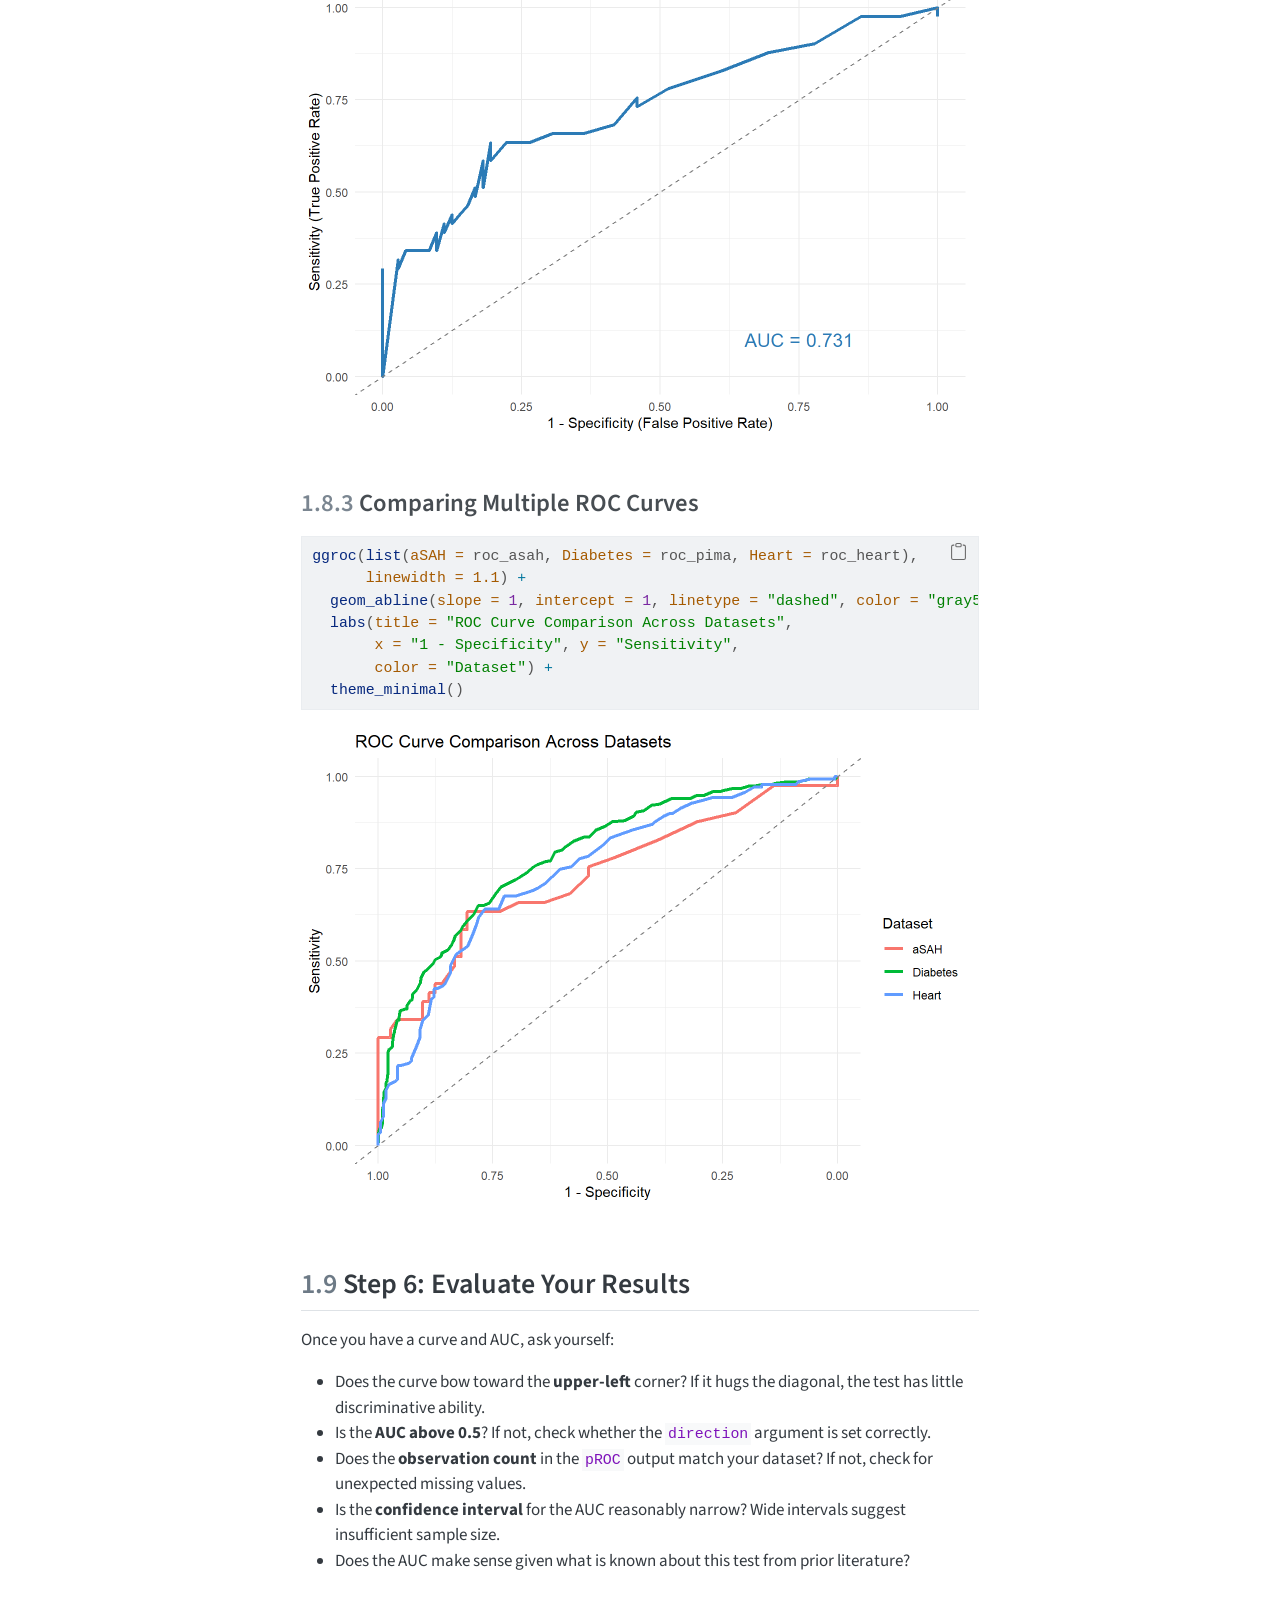
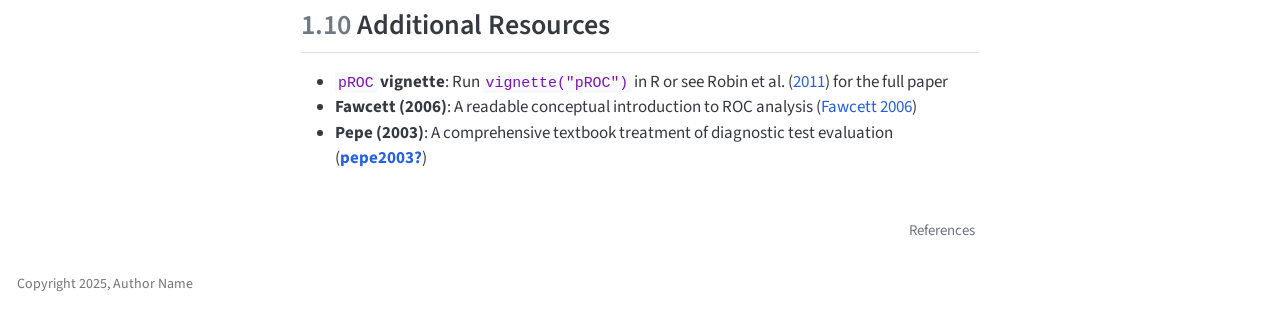
==== commit 3ae7fbf0: "ug" ====
--- a/docs/guide.html
+++ b/docs/guide.html
@@ -6,9 +6,9 @@
 
 <meta name="viewport" content="width=device-width, initial-scale=1.0, user-scalable=yes">
 
-<meta name="dcterms.date" content="2026-02-04">
-
-<title>1&nbsp; User Guide – User Guide: Annual Review Article Topic</title>
+<meta name="dcterms.date" content="2026-03-06">
+
+<title>1&nbsp; Evaluating Diagnostic Tests with ROC Curves in R – Evaluating Diagnostic Tests with ROC Curves in R</title>
 <style>
 code{white-space: pre-wrap;}
 span.smallcaps{font-variant: small-caps;}
@@ -21,7 +21,61 @@
   margin: 0 0.8em 0.2em -1em; /* quarto-specific, see https://github.com/quarto-dev/quarto-cli/issues/4556 */ 
   vertical-align: middle;
 }
-</style>
+/* CSS for syntax highlighting */
+pre > code.sourceCode { white-space: pre; position: relative; }
+pre > code.sourceCode > span { line-height: 1.25; }
+pre > code.sourceCode > span:empty { height: 1.2em; }
+.sourceCode { overflow: visible; }
+code.sourceCode > span { color: inherit; text-decoration: inherit; }
+div.sourceCode { margin: 1em 0; }
+pre.sourceCode { margin: 0; }
+@media screen {
+div.sourceCode { overflow: auto; }
+}
+@media print {
+pre > code.sourceCode { white-space: pre-wrap; }
+pre > code.sourceCode > span { display: inline-block; text-indent: -5em; padding-left: 5em; }
+}
+pre.numberSource code
+  { counter-reset: source-line 0; }
+pre.numberSource code > span
+  { position: relative; left: -4em; counter-increment: source-line; }
+pre.numberSource code > span > a:first-child::before
+  { content: counter(source-line);
+    position: relative; left: -1em; text-align: right; vertical-align: baseline;
+    border: none; display: inline-block;
+    -webkit-touch-callout: none; -webkit-user-select: none;
+    -khtml-user-select: none; -moz-user-select: none;
+    -ms-user-select: none; user-select: none;
+    padding: 0 4px; width: 4em;
+  }
+pre.numberSource { margin-left: 3em;  padding-left: 4px; }
+div.sourceCode
+  {   }
+@media screen {
+pre > code.sourceCode > span > a:first-child::before { text-decoration: underline; }
+}
+/* CSS for citations */
+div.csl-bib-body { }
+div.csl-entry {
+  clear: both;
+  margin-bottom: 0em;
+}
+.hanging-indent div.csl-entry {
+  margin-left:2em;
+  text-indent:-2em;
+}
+div.csl-left-margin {
+  min-width:2em;
+  float:left;
+}
+div.csl-right-inline {
+  margin-left:2em;
+  padding-left:1em;
+}
+div.csl-indent {
+  margin-left: 2em;
+}</style>
 
 
 <script src="site_libs/quarto-nav/quarto-nav.js"></script>
@@ -32,7 +86,6 @@
 <script src="site_libs/quarto-search/quarto-search.js"></script>
 <meta name="quarto:offset" content="./">
 <link href="./references.html" rel="next">
-<link href="./index.html" rel="prev">
 <script src="site_libs/quarto-html/quarto.js"></script>
 <script src="site_libs/quarto-html/popper.min.js"></script>
 <script src="site_libs/quarto-html/tippy.umd.min.js"></script>
@@ -82,7 +135,7 @@
       <button type="button" class="quarto-btn-toggle btn" data-bs-toggle="collapse" role="button" data-bs-target=".quarto-sidebar-collapse-item" aria-controls="quarto-sidebar" aria-expanded="false" aria-label="Toggle sidebar navigation" onclick="if (window.quartoToggleHeadroom) { window.quartoToggleHeadroom(); }">
         <i class="bi bi-layout-text-sidebar-reverse"></i>
       </button>
-        <nav class="quarto-page-breadcrumbs" aria-label="breadcrumb"><ol class="breadcrumb"><li class="breadcrumb-item"><a href="./guide.html"><span class="chapter-number">1</span>&nbsp; <span class="chapter-title">User Guide</span></a></li></ol></nav>
+        <nav class="quarto-page-breadcrumbs" aria-label="breadcrumb"><ol class="breadcrumb"><li class="breadcrumb-item"><a href="./guide.html"><span class="chapter-number">1</span>&nbsp; <span class="chapter-title">Evaluating Diagnostic Tests with ROC Curves in R</span></a></li></ol></nav>
         <a class="flex-grow-1" role="navigation" data-bs-toggle="collapse" data-bs-target=".quarto-sidebar-collapse-item" aria-controls="quarto-sidebar" aria-expanded="false" aria-label="Toggle sidebar navigation" onclick="if (window.quartoToggleHeadroom) { window.quartoToggleHeadroom(); }">      
         </a>
       <button type="button" class="btn quarto-search-button" aria-label="Search" onclick="window.quartoOpenSearch();">
@@ -97,7 +150,7 @@
   <nav id="quarto-sidebar" class="sidebar collapse collapse-horizontal quarto-sidebar-collapse-item sidebar-navigation floating overflow-auto">
     <div class="pt-lg-2 mt-2 text-left sidebar-header">
     <div class="sidebar-title mb-0 py-0">
-      <a href="./">User Guide: Annual Review Article Topic</a> 
+      <a href="./">Evaluating Diagnostic Tests with ROC Curves in R</a> 
     </div>
       </div>
         <div class="mt-2 flex-shrink-0 align-items-center">
@@ -109,14 +162,8 @@
     <ul class="list-unstyled mt-1">
         <li class="sidebar-item">
   <div class="sidebar-item-container"> 
-  <a href="./index.html" class="sidebar-item-text sidebar-link">
- <span class="menu-text">Assignment Flow</span></a>
-  </div>
-</li>
-        <li class="sidebar-item">
-  <div class="sidebar-item-container"> 
   <a href="./guide.html" class="sidebar-item-text sidebar-link active">
- <span class="menu-text"><span class="chapter-number">1</span>&nbsp; <span class="chapter-title">User Guide</span></span></a>
+ <span class="menu-text"><span class="chapter-number">1</span>&nbsp; <span class="chapter-title">Evaluating Diagnostic Tests with ROC Curves in R</span></span></a>
   </div>
 </li>
         <li class="sidebar-item">
@@ -136,20 +183,20 @@
       <ul id="quarto-sidebar-section-1" class="collapse list-unstyled sidebar-section depth1 show">  
           <li class="sidebar-item">
   <div class="sidebar-item-container"> 
-  <a href="./topic.html" class="sidebar-item-text sidebar-link">
- <span class="menu-text"><span class="chapter-number">A</span>&nbsp; <span class="chapter-title">Topic</span></span></a>
+  <a href="./index.html" class="sidebar-item-text sidebar-link">
+ <span class="menu-text">Assignment Flow</span></a>
   </div>
 </li>
           <li class="sidebar-item">
   <div class="sidebar-item-container"> 
   <a href="./needs.html" class="sidebar-item-text sidebar-link">
- <span class="menu-text"><span class="chapter-number">B</span>&nbsp; <span class="chapter-title">Needs Assessment</span></span></a>
+ <span class="menu-text"><span class="chapter-number">A</span>&nbsp; <span class="chapter-title">Needs Assessment</span></span></a>
   </div>
 </li>
           <li class="sidebar-item">
   <div class="sidebar-item-container"> 
   <a href="./task-analysis.html" class="sidebar-item-text sidebar-link">
- <span class="menu-text"><span class="chapter-number">C</span>&nbsp; <span class="chapter-title">Task Analysis</span></span></a>
+ <span class="menu-text"><span class="chapter-number">B</span>&nbsp; <span class="chapter-title">Task Analysis</span></span></a>
   </div>
 </li>
       </ul>
@@ -159,15 +206,50 @@
 </nav>
 <div id="quarto-sidebar-glass" class="quarto-sidebar-collapse-item" data-bs-toggle="collapse" data-bs-target=".quarto-sidebar-collapse-item"></div>
 <!-- margin-sidebar -->
-    <div id="quarto-margin-sidebar" class="sidebar margin-sidebar zindex-bottom">
-        
+    <div id="quarto-margin-sidebar" class="sidebar margin-sidebar">
+        <nav id="TOC" role="doc-toc" class="toc-active">
+    <h2 id="toc-title">Table of contents</h2>
+   
+  <ul>
+  <li><a href="#introduction" id="toc-introduction" class="nav-link active" data-scroll-target="#introduction"><span class="header-section-number">1.1</span> Introduction</a></li>
+  <li><a href="#prerequisites" id="toc-prerequisites" class="nav-link" data-scroll-target="#prerequisites"><span class="header-section-number">1.2</span> Prerequisites</a>
+  <ul class="collapse">
+  <li><a href="#knowledge" id="toc-knowledge" class="nav-link" data-scroll-target="#knowledge"><span class="header-section-number">1.2.1</span> Knowledge</a></li>
+  <li><a href="#software" id="toc-software" class="nav-link" data-scroll-target="#software"><span class="header-section-number">1.2.2</span> Software</a></li>
+  </ul></li>
+  <li><a href="#the-data" id="toc-the-data" class="nav-link" data-scroll-target="#the-data"><span class="header-section-number">1.3</span> The Data</a>
+  <ul class="collapse">
+  <li><a href="#asah-aneurysmal-subarachnoid-hemorrhage" id="toc-asah-aneurysmal-subarachnoid-hemorrhage" class="nav-link" data-scroll-target="#asah-aneurysmal-subarachnoid-hemorrhage"><span class="header-section-number">1.3.1</span> 1. <code>aSAH</code> — Aneurysmal Subarachnoid Hemorrhage</a></li>
+  <li><a href="#pimaindiansdiabetes-diabetes-screening" id="toc-pimaindiansdiabetes-diabetes-screening" class="nav-link" data-scroll-target="#pimaindiansdiabetes-diabetes-screening"><span class="header-section-number">1.3.2</span> 2. <code>PimaIndiansDiabetes</code> — Diabetes Screening</a></li>
+  <li><a href="#cleveland-heart-disease-dataset" id="toc-cleveland-heart-disease-dataset" class="nav-link" data-scroll-target="#cleveland-heart-disease-dataset"><span class="header-section-number">1.3.3</span> 3. Cleveland Heart Disease Dataset</a></li>
+  </ul></li>
+  <li><a href="#step-1-is-roc-analysis-appropriate-for-your-data" id="toc-step-1-is-roc-analysis-appropriate-for-your-data" class="nav-link" data-scroll-target="#step-1-is-roc-analysis-appropriate-for-your-data"><span class="header-section-number">1.4</span> Step 1: Is ROC Analysis Appropriate for Your Data?</a>
+  <ul class="collapse">
+  <li><a href="#quick-checklist" id="toc-quick-checklist" class="nav-link" data-scroll-target="#quick-checklist"><span class="header-section-number">1.4.1</span> Quick Checklist</a></li>
+  </ul></li>
+  <li><a href="#step-2-prepare-your-data" id="toc-step-2-prepare-your-data" class="nav-link" data-scroll-target="#step-2-prepare-your-data"><span class="header-section-number">1.5</span> Step 2: Prepare Your Data</a></li>
+  <li><a href="#step-3-generate-the-roc-curve" id="toc-step-3-generate-the-roc-curve" class="nav-link" data-scroll-target="#step-3-generate-the-roc-curve"><span class="header-section-number">1.6</span> Step 3: Generate the ROC Curve</a>
+  <ul class="collapse">
+  <li><a href="#understanding-the-direction-warning" id="toc-understanding-the-direction-warning" class="nav-link" data-scroll-target="#understanding-the-direction-warning"><span class="header-section-number">1.6.1</span> Understanding the Direction Warning</a></li>
+  </ul></li>
+  <li><a href="#step-4-compute-and-interpret-auc" id="toc-step-4-compute-and-interpret-auc" class="nav-link" data-scroll-target="#step-4-compute-and-interpret-auc"><span class="header-section-number">1.7</span> Step 4: Compute and Interpret AUC</a></li>
+  <li><a href="#step-5-visualize-the-roc-curve" id="toc-step-5-visualize-the-roc-curve" class="nav-link" data-scroll-target="#step-5-visualize-the-roc-curve"><span class="header-section-number">1.8</span> Step 5: Visualize the ROC Curve</a>
+  <ul class="collapse">
+  <li><a href="#basic-plot-with-proc" id="toc-basic-plot-with-proc" class="nav-link" data-scroll-target="#basic-plot-with-proc"><span class="header-section-number">1.8.1</span> Basic Plot with <code>pROC</code></a></li>
+  <li><a href="#polished-plot-with-ggplot2" id="toc-polished-plot-with-ggplot2" class="nav-link" data-scroll-target="#polished-plot-with-ggplot2"><span class="header-section-number">1.8.2</span> Polished Plot with <code>ggplot2</code></a></li>
+  <li><a href="#comparing-multiple-roc-curves" id="toc-comparing-multiple-roc-curves" class="nav-link" data-scroll-target="#comparing-multiple-roc-curves"><span class="header-section-number">1.8.3</span> Comparing Multiple ROC Curves</a></li>
+  </ul></li>
+  <li><a href="#step-6-evaluate-your-results" id="toc-step-6-evaluate-your-results" class="nav-link" data-scroll-target="#step-6-evaluate-your-results"><span class="header-section-number">1.9</span> Step 6: Evaluate Your Results</a></li>
+  <li><a href="#additional-resources" id="toc-additional-resources" class="nav-link" data-scroll-target="#additional-resources"><span class="header-section-number">1.10</span> Additional Resources</a></li>
+  </ul>
+</nav>
     </div>
 <!-- main -->
 <main class="content" id="quarto-document-content">
 
 <header id="title-block-header" class="quarto-title-block default">
 <div class="quarto-title">
-<h1 class="title"><span class="chapter-number">1</span>&nbsp; <span class="chapter-title">User Guide</span></h1>
+<h1 class="title"><span class="chapter-number">1</span>&nbsp; <span class="chapter-title">Evaluating Diagnostic Tests with ROC Curves in R</span></h1>
 </div>
 
 
@@ -178,7 +260,7 @@
     <div>
     <div class="quarto-title-meta-heading">Published</div>
     <div class="quarto-title-meta-contents">
-      <p class="date">February 4, 2026</p>
+      <p class="date">March 6, 2026</p>
     </div>
   </div>
   
@@ -190,10 +272,451 @@
 </header>
 
 
-<p>First off, you should change this section title to something more appropriate.</p>
-<p>Next, well, that’s up to you. Good luck!</p>
-
-
+<section id="introduction" class="level2" data-number="1.1">
+<h2 data-number="1.1" class="anchored" data-anchor-id="introduction"><span class="header-section-number">1.1</span> Introduction</h2>
+<p>Diagnostic tests in medicine and biology rarely produce a simple yes/no result. More often, they produce a continuous measurement, for example a biomarker concentration, an imaging score, a blood pressure reading. The researcher must decide how well that measurement distinguishes between individuals with and without a condition. Receiver Operating Characteristic (ROC) curves are one of the most widely used tools for evaluating this kind of diagnostic performance.</p>
+<p>This guide walks through the full ROC analysis workflow in R: deciding whether ROC analysis is appropriate for your data, preparing your dataset, generating and visualizing the ROC curve, and computing and interpreting the Area Under the Curve (AUC). All steps are demonstrated with real datasets and annotated code using the <code>pROC</code> package <span class="citation" data-cites="robin2011">(<a href="references.html#ref-robin2011" role="doc-biblioref">Robin et al. 2011</a>)</span>.</p>
+<p>This guide does <strong>not</strong> cover advanced topics such as covariate-adjusted ROC curves, time-dependent ROC analysis, or optimal threshold selection (e.g., the Youden Index). Those topics are excluded to keep the focus on foundational ROC analysis.</p>
+<hr>
+</section>
+<section id="prerequisites" class="level2" data-number="1.2">
+<h2 data-number="1.2" class="anchored" data-anchor-id="prerequisites"><span class="header-section-number">1.2</span> Prerequisites</h2>
+<section id="knowledge" class="level3" data-number="1.2.1">
+<h3 data-number="1.2.1" class="anchored" data-anchor-id="knowledge"><span class="header-section-number">1.2.1</span> Knowledge</h3>
+<p>You should be familiar with:</p>
+<ul>
+<li><strong>Sensitivity</strong>: the probability that the test is positive given the person has the disease (true positive rate)</li>
+<li><strong>Specificity</strong>: the probability that the test is negative given the person does not have the disease (true negative rate)</li>
+<li><strong>Binary outcomes</strong>: your reference standard should classify each individual as diseased (1) or non-diseased (0)</li>
+</ul>
+<p>No prior experience with ROC curves is needed</p>
+</section>
+<section id="software" class="level3" data-number="1.2.2">
+<h3 data-number="1.2.2" class="anchored" data-anchor-id="software"><span class="header-section-number">1.2.2</span> Software</h3>
+<p>You will need R and RStudio installed, along with the following packages:</p>
+<div class="cell">
+<div class="sourceCode cell-code" id="cb1"><pre class="sourceCode r code-with-copy"><code class="sourceCode r"><span id="cb1-1"><a href="#cb1-1" aria-hidden="true" tabindex="-1"></a><span class="co">#loading the following packages and install if necessary</span></span>
+<span id="cb1-2"><a href="#cb1-2" aria-hidden="true" tabindex="-1"></a><span class="fu">library</span>(pROC)</span></code><button title="Copy to Clipboard" class="code-copy-button"><i class="bi"></i></button></pre></div>
+<div class="cell-output cell-output-stderr">
+<pre><code>Warning: package 'pROC' was built under R version 4.4.3</code></pre>
+</div>
+<div class="cell-output cell-output-stderr">
+<pre><code>Type 'citation("pROC")' for a citation.</code></pre>
+</div>
+<div class="cell-output cell-output-stderr">
+<pre><code>
+Attaching package: 'pROC'</code></pre>
+</div>
+<div class="cell-output cell-output-stderr">
+<pre><code>The following objects are masked from 'package:stats':
+
+    cov, smooth, var</code></pre>
+</div>
+<div class="sourceCode cell-code" id="cb6"><pre class="sourceCode r code-with-copy"><code class="sourceCode r"><span id="cb6-1"><a href="#cb6-1" aria-hidden="true" tabindex="-1"></a><span class="fu">library</span>(ggplot2)</span></code><button title="Copy to Clipboard" class="code-copy-button"><i class="bi"></i></button></pre></div>
+<div class="cell-output cell-output-stderr">
+<pre><code>Warning: package 'ggplot2' was built under R version 4.4.3</code></pre>
+</div>
+<div class="sourceCode cell-code" id="cb8"><pre class="sourceCode r code-with-copy"><code class="sourceCode r"><span id="cb8-1"><a href="#cb8-1" aria-hidden="true" tabindex="-1"></a><span class="fu">library</span>(mlbench)</span></code><button title="Copy to Clipboard" class="code-copy-button"><i class="bi"></i></button></pre></div>
+<div class="cell-output cell-output-stderr">
+<pre><code>Warning: package 'mlbench' was built under R version 4.4.3</code></pre>
+</div>
+</div>
+</section>
+</section>
+<section id="the-data" class="level2" data-number="1.3">
+<h2 data-number="1.3" class="anchored" data-anchor-id="the-data"><span class="header-section-number">1.3</span> The Data</h2>
+<p>This guide uses three datasets to demonstrate ROC analysis across different applied contexts.</p>
+<section id="asah-aneurysmal-subarachnoid-hemorrhage" class="level3" data-number="1.3.1">
+<h3 data-number="1.3.1" class="anchored" data-anchor-id="asah-aneurysmal-subarachnoid-hemorrhage"><span class="header-section-number">1.3.1</span> 1. <code>aSAH</code> — Aneurysmal Subarachnoid Hemorrhage</h3>
+<p>Built into the <code>pROC</code> package. The dataset contains clinical and biomarker data from patients with subarachnoid hemorrhage. We use the biomarker <code>s100b</code> to predict a poor neurological outcome (<code>outcome</code>).</p>
+<div class="cell">
+<div class="sourceCode cell-code" id="cb10"><pre class="sourceCode r code-with-copy"><code class="sourceCode r"><span id="cb10-1"><a href="#cb10-1" aria-hidden="true" tabindex="-1"></a><span class="co">#load and preview dataset-asah</span></span>
+<span id="cb10-2"><a href="#cb10-2" aria-hidden="true" tabindex="-1"></a></span>
+<span id="cb10-3"><a href="#cb10-3" aria-hidden="true" tabindex="-1"></a><span class="fu">data</span>(aSAH)</span>
+<span id="cb10-4"><a href="#cb10-4" aria-hidden="true" tabindex="-1"></a><span class="fu">head</span>(aSAH)</span></code><button title="Copy to Clipboard" class="code-copy-button"><i class="bi"></i></button></pre></div>
+<div class="cell-output cell-output-stdout">
+<pre><code>   gos6 outcome gender age wfns s100b  ndka
+29    5    Good Female  42    1  0.13  3.01
+30    5    Good Female  37    1  0.14  8.54
+31    5    Good Female  42    1  0.10  8.09
+32    5    Good Female  27    1  0.04 10.42
+33    1    Poor Female  42    3  0.13 17.40
+34    1    Poor   Male  48    2  0.10 12.75</code></pre>
+</div>
+<div class="sourceCode cell-code" id="cb12"><pre class="sourceCode r code-with-copy"><code class="sourceCode r"><span id="cb12-1"><a href="#cb12-1" aria-hidden="true" tabindex="-1"></a><span class="fu">str</span>(aSAH)</span></code><button title="Copy to Clipboard" class="code-copy-button"><i class="bi"></i></button></pre></div>
+<div class="cell-output cell-output-stdout">
+<pre><code>'data.frame':   113 obs. of  7 variables:
+ $ gos6   : Ord.factor w/ 5 levels "1"&lt;"2"&lt;"3"&lt;"4"&lt;..: 5 5 5 5 1 1 4 1 5 4 ...
+ $ outcome: Factor w/ 2 levels "Good","Poor": 1 1 1 1 2 2 1 2 1 1 ...
+ $ gender : Factor w/ 2 levels "Male","Female": 2 2 2 2 2 1 1 1 2 2 ...
+ $ age    : int  42 37 42 27 42 48 57 41 49 75 ...
+ $ wfns   : Ord.factor w/ 5 levels "1"&lt;"2"&lt;"3"&lt;"4"&lt;..: 1 1 1 1 3 2 5 4 1 2 ...
+ $ s100b  : num  0.13 0.14 0.1 0.04 0.13 0.1 0.47 0.16 0.18 0.1 ...
+ $ ndka   : num  3.01 8.54 8.09 10.42 17.4 ...</code></pre>
+</div>
+</div>
+</section>
+<section id="pimaindiansdiabetes-diabetes-screening" class="level3" data-number="1.3.2">
+<h3 data-number="1.3.2" class="anchored" data-anchor-id="pimaindiansdiabetes-diabetes-screening"><span class="header-section-number">1.3.2</span> 2. <code>PimaIndiansDiabetes</code> — Diabetes Screening</h3>
+<p>From the <code>mlbench</code> package, the dataset contains health measurements for Pima Indian women. We use <code>glucose</code> to predict diabetes status (<code>diabetes</code>).</p>
+<div class="cell">
+<div class="sourceCode cell-code" id="cb14"><pre class="sourceCode r code-with-copy"><code class="sourceCode r"><span id="cb14-1"><a href="#cb14-1" aria-hidden="true" tabindex="-1"></a><span class="co">#load and preview data set-pima</span></span>
+<span id="cb14-2"><a href="#cb14-2" aria-hidden="true" tabindex="-1"></a></span>
+<span id="cb14-3"><a href="#cb14-3" aria-hidden="true" tabindex="-1"></a><span class="fu">data</span>(PimaIndiansDiabetes)</span>
+<span id="cb14-4"><a href="#cb14-4" aria-hidden="true" tabindex="-1"></a><span class="fu">head</span>(PimaIndiansDiabetes)</span></code><button title="Copy to Clipboard" class="code-copy-button"><i class="bi"></i></button></pre></div>
+<div class="cell-output cell-output-stdout">
+<pre><code>  pregnant glucose pressure triceps insulin mass pedigree age diabetes
+1        6     148       72      35       0 33.6    0.627  50      pos
+2        1      85       66      29       0 26.6    0.351  31      neg
+3        8     183       64       0       0 23.3    0.672  32      pos
+4        1      89       66      23      94 28.1    0.167  21      neg
+5        0     137       40      35     168 43.1    2.288  33      pos
+6        5     116       74       0       0 25.6    0.201  30      neg</code></pre>
+</div>
+<div class="sourceCode cell-code" id="cb16"><pre class="sourceCode r code-with-copy"><code class="sourceCode r"><span id="cb16-1"><a href="#cb16-1" aria-hidden="true" tabindex="-1"></a><span class="fu">str</span>(PimaIndiansDiabetes)</span></code><button title="Copy to Clipboard" class="code-copy-button"><i class="bi"></i></button></pre></div>
+<div class="cell-output cell-output-stdout">
+<pre><code>'data.frame':   768 obs. of  9 variables:
+ $ pregnant: num  6 1 8 1 0 5 3 10 2 8 ...
+ $ glucose : num  148 85 183 89 137 116 78 115 197 125 ...
+ $ pressure: num  72 66 64 66 40 74 50 0 70 96 ...
+ $ triceps : num  35 29 0 23 35 0 32 0 45 0 ...
+ $ insulin : num  0 0 0 94 168 0 88 0 543 0 ...
+ $ mass    : num  33.6 26.6 23.3 28.1 43.1 25.6 31 35.3 30.5 0 ...
+ $ pedigree: num  0.627 0.351 0.672 0.167 2.288 ...
+ $ age     : num  50 31 32 21 33 30 26 29 53 54 ...
+ $ diabetes: Factor w/ 2 levels "neg","pos": 2 1 2 1 2 1 2 1 2 2 ...</code></pre>
+</div>
+</div>
+</section>
+<section id="cleveland-heart-disease-dataset" class="level3" data-number="1.3.3">
+<h3 data-number="1.3.3" class="anchored" data-anchor-id="cleveland-heart-disease-dataset"><span class="header-section-number">1.3.3</span> 3. Cleveland Heart Disease Dataset</h3>
+<p>Loaded directly from the UCI Machine Learning Repository. We use <code>thalach</code> (maximum heart rate achieved) to predict heart disease presence (<code>target</code>).</p>
+<div class="cell">
+<div class="sourceCode cell-code" id="cb18"><pre class="sourceCode r code-with-copy"><code class="sourceCode r"><span id="cb18-1"><a href="#cb18-1" aria-hidden="true" tabindex="-1"></a><span class="co">#load-heart</span></span>
+<span id="cb18-2"><a href="#cb18-2" aria-hidden="true" tabindex="-1"></a>heart <span class="ot">&lt;-</span> <span class="fu">read.csv</span>(</span>
+<span id="cb18-3"><a href="#cb18-3" aria-hidden="true" tabindex="-1"></a>  <span class="st">"https://archive.ics.uci.edu/ml/machine-learning-databases/heart-disease/processed.cleveland.data"</span>,</span>
+<span id="cb18-4"><a href="#cb18-4" aria-hidden="true" tabindex="-1"></a>  <span class="at">header =</span> <span class="cn">FALSE</span>,</span>
+<span id="cb18-5"><a href="#cb18-5" aria-hidden="true" tabindex="-1"></a>  <span class="at">na.strings =</span> <span class="st">"?"</span></span>
+<span id="cb18-6"><a href="#cb18-6" aria-hidden="true" tabindex="-1"></a>)</span>
+<span id="cb18-7"><a href="#cb18-7" aria-hidden="true" tabindex="-1"></a><span class="fu">colnames</span>(heart) <span class="ot">&lt;-</span> <span class="fu">c</span>(<span class="st">"age"</span>, <span class="st">"sex"</span>, <span class="st">"cp"</span>, <span class="st">"trestbps"</span>, <span class="st">"chol"</span>,</span>
+<span id="cb18-8"><a href="#cb18-8" aria-hidden="true" tabindex="-1"></a>                     <span class="st">"fbs"</span>, <span class="st">"restecg"</span>, <span class="st">"thalach"</span>, <span class="st">"exang"</span>,</span>
+<span id="cb18-9"><a href="#cb18-9" aria-hidden="true" tabindex="-1"></a>                     <span class="st">"oldpeak"</span>, <span class="st">"slope"</span>, <span class="st">"ca"</span>, <span class="st">"thal"</span>, <span class="st">"target"</span>)</span>
+<span id="cb18-10"><a href="#cb18-10" aria-hidden="true" tabindex="-1"></a>heart<span class="sc">$</span>target <span class="ot">&lt;-</span> <span class="fu">ifelse</span>(heart<span class="sc">$</span>target <span class="sc">&gt;</span> <span class="dv">0</span>, <span class="dv">1</span>, <span class="dv">0</span>)</span>
+<span id="cb18-11"><a href="#cb18-11" aria-hidden="true" tabindex="-1"></a><span class="fu">head</span>(heart)</span></code><button title="Copy to Clipboard" class="code-copy-button"><i class="bi"></i></button></pre></div>
+<div class="cell-output cell-output-stdout">
+<pre><code>  age sex cp trestbps chol fbs restecg thalach exang oldpeak slope ca thal
+1  63   1  1      145  233   1       2     150     0     2.3     3  0    6
+2  67   1  4      160  286   0       2     108     1     1.5     2  3    3
+3  67   1  4      120  229   0       2     129     1     2.6     2  2    7
+4  37   1  3      130  250   0       0     187     0     3.5     3  0    3
+5  41   0  2      130  204   0       2     172     0     1.4     1  0    3
+6  56   1  2      120  236   0       0     178     0     0.8     1  0    3
+  target
+1      0
+2      1
+3      1
+4      0
+5      0
+6      0</code></pre>
+</div>
+<div class="sourceCode cell-code" id="cb20"><pre class="sourceCode r code-with-copy"><code class="sourceCode r"><span id="cb20-1"><a href="#cb20-1" aria-hidden="true" tabindex="-1"></a><span class="fu">str</span>(heart)</span></code><button title="Copy to Clipboard" class="code-copy-button"><i class="bi"></i></button></pre></div>
+<div class="cell-output cell-output-stdout">
+<pre><code>'data.frame':   303 obs. of  14 variables:
+ $ age     : num  63 67 67 37 41 56 62 57 63 53 ...
+ $ sex     : num  1 1 1 1 0 1 0 0 1 1 ...
+ $ cp      : num  1 4 4 3 2 2 4 4 4 4 ...
+ $ trestbps: num  145 160 120 130 130 120 140 120 130 140 ...
+ $ chol    : num  233 286 229 250 204 236 268 354 254 203 ...
+ $ fbs     : num  1 0 0 0 0 0 0 0 0 1 ...
+ $ restecg : num  2 2 2 0 2 0 2 0 2 2 ...
+ $ thalach : num  150 108 129 187 172 178 160 163 147 155 ...
+ $ exang   : num  0 1 1 0 0 0 0 1 0 1 ...
+ $ oldpeak : num  2.3 1.5 2.6 3.5 1.4 0.8 3.6 0.6 1.4 3.1 ...
+ $ slope   : num  3 2 2 3 1 1 3 1 2 3 ...
+ $ ca      : num  0 3 2 0 0 0 2 0 1 0 ...
+ $ thal    : num  6 3 7 3 3 3 3 3 7 7 ...
+ $ target  : num  0 1 1 0 0 0 1 0 1 1 ...</code></pre>
+</div>
+</div>
+</section>
+</section>
+<section id="step-1-is-roc-analysis-appropriate-for-your-data" class="level2" data-number="1.4">
+<h2 data-number="1.4" class="anchored" data-anchor-id="step-1-is-roc-analysis-appropriate-for-your-data"><span class="header-section-number">1.4</span> Step 1: Is ROC Analysis Appropriate for Your Data?</h2>
+<p>Before writing any code, confirm that ROC analysis is the right tool.</p>
+<p><strong>ROC analysis is appropriate when:</strong></p>
+<ul>
+<li>Your diagnostic test produces a <strong>continuous or ordinal</strong> result (e.g., a blood glucose level, a probability score)</li>
+<li>You have a <strong>binary reference standard</strong> — each observation is either diseased (1) or non-diseased (0)</li>
+<li>Your goal is to evaluate <strong>overall discriminative ability</strong> across all possible thresholds, not performance at one specific cutoff</li>
+</ul>
+<p><strong>ROC analysis is not appropriate when:</strong></p>
+<ul>
+<li>Your test result is already <strong>binary</strong> (positive/negative)</li>
+<li>Disease <strong>prevalence is very low</strong></li>
+<li>The <strong>costs of false positives and false negatives are very different</strong> — ROC curves treat both error types equally</li>
+</ul>
+<section id="quick-checklist" class="level3" data-number="1.4.1">
+<h3 data-number="1.4.1" class="anchored" data-anchor-id="quick-checklist"><span class="header-section-number">1.4.1</span> Quick Checklist</h3>
+<table class="caption-top table">
+<thead>
+<tr class="header">
+<th>Question</th>
+<th>Required Answer</th>
+</tr>
+</thead>
+<tbody>
+<tr class="odd">
+<td>Is the test result continuous or ordinal?</td>
+<td>Yes</td>
+</tr>
+<tr class="even">
+<td>Is the outcome binary (diseased / not diseased)?</td>
+<td>Yes</td>
+</tr>
+<tr class="odd">
+<td>Am I interested in performance across all thresholds?</td>
+<td>Yes</td>
+</tr>
+<tr class="even">
+<td>Is disease prevalence reasonably balanced?</td>
+<td>Ideally yes</td>
+</tr>
+</tbody>
+</table>
+</section>
+</section>
+<section id="step-2-prepare-your-data" class="level2" data-number="1.5">
+<h2 data-number="1.5" class="anchored" data-anchor-id="step-2-prepare-your-data"><span class="header-section-number">1.5</span> Step 2: Prepare Your Data</h2>
+<p>Your dataset must have at minimum:</p>
+<ul>
+<li>A <strong>numeric column</strong> for the test result</li>
+<li>A <strong>binary column</strong> for the outcome (0/1 or a two-level factor)</li>
+</ul>
+<p>Check your data structure and look for missing values before proceeding.</p>
+<div class="cell">
+<div class="sourceCode cell-code" id="cb22"><pre class="sourceCode r code-with-copy"><code class="sourceCode r"><span id="cb22-1"><a href="#cb22-1" aria-hidden="true" tabindex="-1"></a><span class="co"># Check structure</span></span>
+<span id="cb22-2"><a href="#cb22-2" aria-hidden="true" tabindex="-1"></a><span class="fu">str</span>(aSAH)</span></code><button title="Copy to Clipboard" class="code-copy-button"><i class="bi"></i></button></pre></div>
+<div class="cell-output cell-output-stdout">
+<pre><code>'data.frame':   113 obs. of  7 variables:
+ $ gos6   : Ord.factor w/ 5 levels "1"&lt;"2"&lt;"3"&lt;"4"&lt;..: 5 5 5 5 1 1 4 1 5 4 ...
+ $ outcome: Factor w/ 2 levels "Good","Poor": 1 1 1 1 2 2 1 2 1 1 ...
+ $ gender : Factor w/ 2 levels "Male","Female": 2 2 2 2 2 1 1 1 2 2 ...
+ $ age    : int  42 37 42 27 42 48 57 41 49 75 ...
+ $ wfns   : Ord.factor w/ 5 levels "1"&lt;"2"&lt;"3"&lt;"4"&lt;..: 1 1 1 1 3 2 5 4 1 2 ...
+ $ s100b  : num  0.13 0.14 0.1 0.04 0.13 0.1 0.47 0.16 0.18 0.1 ...
+ $ ndka   : num  3.01 8.54 8.09 10.42 17.4 ...</code></pre>
+</div>
+<div class="sourceCode cell-code" id="cb24"><pre class="sourceCode r code-with-copy"><code class="sourceCode r"><span id="cb24-1"><a href="#cb24-1" aria-hidden="true" tabindex="-1"></a><span class="co"># Check for missing values</span></span>
+<span id="cb24-2"><a href="#cb24-2" aria-hidden="true" tabindex="-1"></a><span class="fu">sum</span>(<span class="fu">is.na</span>(aSAH<span class="sc">$</span>s100b))</span></code><button title="Copy to Clipboard" class="code-copy-button"><i class="bi"></i></button></pre></div>
+<div class="cell-output cell-output-stdout">
+<pre><code>[1] 0</code></pre>
+</div>
+<div class="sourceCode cell-code" id="cb26"><pre class="sourceCode r code-with-copy"><code class="sourceCode r"><span id="cb26-1"><a href="#cb26-1" aria-hidden="true" tabindex="-1"></a><span class="fu">sum</span>(<span class="fu">is.na</span>(aSAH<span class="sc">$</span>outcome))</span></code><button title="Copy to Clipboard" class="code-copy-button"><i class="bi"></i></button></pre></div>
+<div class="cell-output cell-output-stdout">
+<pre><code>[1] 0</code></pre>
+</div>
+<div class="sourceCode cell-code" id="cb28"><pre class="sourceCode r code-with-copy"><code class="sourceCode r"><span id="cb28-1"><a href="#cb28-1" aria-hidden="true" tabindex="-1"></a><span class="co"># Confirm outcome levels</span></span>
+<span id="cb28-2"><a href="#cb28-2" aria-hidden="true" tabindex="-1"></a><span class="fu">table</span>(aSAH<span class="sc">$</span>outcome)</span></code><button title="Copy to Clipboard" class="code-copy-button"><i class="bi"></i></button></pre></div>
+<div class="cell-output cell-output-stdout">
+<pre><code>
+Good Poor 
+  72   41 </code></pre>
+</div>
+</div>
+<p>The <code>pROC</code> package drops missing values automatically, but you should know how many observations are affected. If missingness is substantial or non-random, address it before running the analysis.</p>
+</section>
+<section id="step-3-generate-the-roc-curve" class="level2" data-number="1.6">
+<h2 data-number="1.6" class="anchored" data-anchor-id="step-3-generate-the-roc-curve"><span class="header-section-number">1.6</span> Step 3: Generate the ROC Curve</h2>
+<p>Use <code>pROC::roc()</code> to fit the ROC curve. The two key arguments are:</p>
+<ul>
+<li><code>response</code>: the binary outcome variable</li>
+<li><code>predictor</code>: the continuous test result</li>
+</ul>
+<div class="cell">
+<div class="sourceCode cell-code" id="cb30"><pre class="sourceCode r code-with-copy"><code class="sourceCode r"><span id="cb30-1"><a href="#cb30-1" aria-hidden="true" tabindex="-1"></a>roc_asah <span class="ot">&lt;-</span> <span class="fu">roc</span>(<span class="at">response =</span> aSAH<span class="sc">$</span>outcome, <span class="at">predictor =</span> aSAH<span class="sc">$</span>s100b)</span></code><button title="Copy to Clipboard" class="code-copy-button"><i class="bi"></i></button></pre></div>
+<div class="cell-output cell-output-stderr">
+<pre><code>Setting levels: control = Good, case = Poor</code></pre>
+</div>
+<div class="cell-output cell-output-stderr">
+<pre><code>Setting direction: controls &lt; cases</code></pre>
+</div>
+<div class="sourceCode cell-code" id="cb33"><pre class="sourceCode r code-with-copy"><code class="sourceCode r"><span id="cb33-1"><a href="#cb33-1" aria-hidden="true" tabindex="-1"></a>roc_asah</span></code><button title="Copy to Clipboard" class="code-copy-button"><i class="bi"></i></button></pre></div>
+<div class="cell-output cell-output-stdout">
+<pre><code>
+Call:
+roc.default(response = aSAH$outcome, predictor = aSAH$s100b)
+
+Data: aSAH$s100b in 72 controls (aSAH$outcome Good) &lt; 41 cases (aSAH$outcome Poor).
+Area under the curve: 0.7314</code></pre>
+</div>
+</div>
+<section id="understanding-the-direction-warning" class="level3" data-number="1.6.1">
+<h3 data-number="1.6.1" class="anchored" data-anchor-id="understanding-the-direction-warning"><span class="header-section-number">1.6.1</span> Understanding the Direction Warning</h3>
+<p><code>pROC</code> will print a message about the <code>direction</code> it assumed (e.g., <code>direction: controls &lt; cases</code>). This tells you whether higher test values are assumed to indicate disease. <strong>Do not ignore this.</strong> If the assumed direction is wrong for your test, your curve will be mirrored and your AUC will be below 0.5. You can set the direction explicitly:</p>
+<div class="cell">
+<div class="sourceCode cell-code" id="cb35"><pre class="sourceCode r code-with-copy"><code class="sourceCode r"><span id="cb35-1"><a href="#cb35-1" aria-hidden="true" tabindex="-1"></a><span class="co"># Higher s100b -&gt; worse outcome: controls &lt; cases (default is correct here)</span></span>
+<span id="cb35-2"><a href="#cb35-2" aria-hidden="true" tabindex="-1"></a>roc_asah <span class="ot">&lt;-</span> <span class="fu">roc</span>(<span class="at">response =</span> aSAH<span class="sc">$</span>outcome,</span>
+<span id="cb35-3"><a href="#cb35-3" aria-hidden="true" tabindex="-1"></a>                <span class="at">predictor =</span> aSAH<span class="sc">$</span>s100b,</span>
+<span id="cb35-4"><a href="#cb35-4" aria-hidden="true" tabindex="-1"></a>                <span class="at">direction =</span> <span class="st">"&lt;"</span>)</span></code><button title="Copy to Clipboard" class="code-copy-button"><i class="bi"></i></button></pre></div>
+<div class="cell-output cell-output-stderr">
+<pre><code>Setting levels: control = Good, case = Poor</code></pre>
+</div>
+</div>
+</section>
+</section>
+<section id="step-4-compute-and-interpret-auc" class="level2" data-number="1.7">
+<h2 data-number="1.7" class="anchored" data-anchor-id="step-4-compute-and-interpret-auc"><span class="header-section-number">1.7</span> Step 4: Compute and Interpret AUC</h2>
+<p>The Area Under the Curve (AUC) summarizes the ROC curve in a single number.</p>
+<ul>
+<li><strong>AUC = 0.5</strong>: the test performs no better than random chance</li>
+<li><strong>AUC = 1.0</strong>: the test perfectly separates diseased from non-diseased individuals</li>
+<li><strong>AUC = 0.7–0.8</strong>: generally considered acceptable discrimination</li>
+<li><strong>AUC &gt; 0.8</strong>: generally considered excellent discrimination</li>
+</ul>
+<p>These are rough benchmarks — what counts as “good enough” depends on your clinical or scientific context.</p>
+<div class="cell">
+<div class="sourceCode cell-code" id="cb37"><pre class="sourceCode r code-with-copy"><code class="sourceCode r"><span id="cb37-1"><a href="#cb37-1" aria-hidden="true" tabindex="-1"></a><span class="fu">auc</span>(roc_asah)</span></code><button title="Copy to Clipboard" class="code-copy-button"><i class="bi"></i></button></pre></div>
+<div class="cell-output cell-output-stdout">
+<pre><code>Area under the curve: 0.7314</code></pre>
+</div>
+<div class="sourceCode cell-code" id="cb39"><pre class="sourceCode r code-with-copy"><code class="sourceCode r"><span id="cb39-1"><a href="#cb39-1" aria-hidden="true" tabindex="-1"></a><span class="fu">ci.auc</span>(roc_asah)</span></code><button title="Copy to Clipboard" class="code-copy-button"><i class="bi"></i></button></pre></div>
+<div class="cell-output cell-output-stdout">
+<pre><code>95% CI: 0.6301-0.8326 (DeLong)</code></pre>
+</div>
+</div>
+<p>Repeat for the other datasets:</p>
+<div class="cell">
+<div class="sourceCode cell-code" id="cb41"><pre class="sourceCode r code-with-copy"><code class="sourceCode r"><span id="cb41-1"><a href="#cb41-1" aria-hidden="true" tabindex="-1"></a>roc_pima <span class="ot">&lt;-</span> <span class="fu">roc</span>(<span class="at">response =</span> PimaIndiansDiabetes<span class="sc">$</span>diabetes,</span>
+<span id="cb41-2"><a href="#cb41-2" aria-hidden="true" tabindex="-1"></a>                <span class="at">predictor =</span> PimaIndiansDiabetes<span class="sc">$</span>glucose,</span>
+<span id="cb41-3"><a href="#cb41-3" aria-hidden="true" tabindex="-1"></a>                <span class="at">direction =</span> <span class="st">"&lt;"</span>)</span></code><button title="Copy to Clipboard" class="code-copy-button"><i class="bi"></i></button></pre></div>
+<div class="cell-output cell-output-stderr">
+<pre><code>Setting levels: control = neg, case = pos</code></pre>
+</div>
+<div class="sourceCode cell-code" id="cb43"><pre class="sourceCode r code-with-copy"><code class="sourceCode r"><span id="cb43-1"><a href="#cb43-1" aria-hidden="true" tabindex="-1"></a><span class="fu">auc</span>(roc_pima)</span></code><button title="Copy to Clipboard" class="code-copy-button"><i class="bi"></i></button></pre></div>
+<div class="cell-output cell-output-stdout">
+<pre><code>Area under the curve: 0.7881</code></pre>
+</div>
+<div class="sourceCode cell-code" id="cb45"><pre class="sourceCode r code-with-copy"><code class="sourceCode r"><span id="cb45-1"><a href="#cb45-1" aria-hidden="true" tabindex="-1"></a><span class="fu">ci.auc</span>(roc_pima)</span></code><button title="Copy to Clipboard" class="code-copy-button"><i class="bi"></i></button></pre></div>
+<div class="cell-output cell-output-stdout">
+<pre><code>95% CI: 0.7546-0.8217 (DeLong)</code></pre>
+</div>
+</div>
+<div class="cell">
+<div class="sourceCode cell-code" id="cb47"><pre class="sourceCode r code-with-copy"><code class="sourceCode r"><span id="cb47-1"><a href="#cb47-1" aria-hidden="true" tabindex="-1"></a>heart_clean <span class="ot">&lt;-</span> <span class="fu">na.omit</span>(heart[, <span class="fu">c</span>(<span class="st">"thalach"</span>, <span class="st">"target"</span>)])</span>
+<span id="cb47-2"><a href="#cb47-2" aria-hidden="true" tabindex="-1"></a>roc_heart <span class="ot">&lt;-</span> <span class="fu">roc</span>(<span class="at">response =</span> heart_clean<span class="sc">$</span>target,</span>
+<span id="cb47-3"><a href="#cb47-3" aria-hidden="true" tabindex="-1"></a>                 <span class="at">predictor =</span> heart_clean<span class="sc">$</span>thalach,</span>
+<span id="cb47-4"><a href="#cb47-4" aria-hidden="true" tabindex="-1"></a>                 <span class="at">direction =</span> <span class="st">"&gt;"</span>)  <span class="co"># higher heart rate -&gt; less likely disease</span></span></code><button title="Copy to Clipboard" class="code-copy-button"><i class="bi"></i></button></pre></div>
+<div class="cell-output cell-output-stderr">
+<pre><code>Setting levels: control = 0, case = 1</code></pre>
+</div>
+<div class="sourceCode cell-code" id="cb49"><pre class="sourceCode r code-with-copy"><code class="sourceCode r"><span id="cb49-1"><a href="#cb49-1" aria-hidden="true" tabindex="-1"></a><span class="fu">auc</span>(roc_heart)</span></code><button title="Copy to Clipboard" class="code-copy-button"><i class="bi"></i></button></pre></div>
+<div class="cell-output cell-output-stdout">
+<pre><code>Area under the curve: 0.7453</code></pre>
+</div>
+<div class="sourceCode cell-code" id="cb51"><pre class="sourceCode r code-with-copy"><code class="sourceCode r"><span id="cb51-1"><a href="#cb51-1" aria-hidden="true" tabindex="-1"></a><span class="fu">ci.auc</span>(roc_heart)</span></code><button title="Copy to Clipboard" class="code-copy-button"><i class="bi"></i></button></pre></div>
+<div class="cell-output cell-output-stdout">
+<pre><code>95% CI: 0.6901-0.8005 (DeLong)</code></pre>
+</div>
+</div>
+</section>
+<section id="step-5-visualize-the-roc-curve" class="level2" data-number="1.8">
+<h2 data-number="1.8" class="anchored" data-anchor-id="step-5-visualize-the-roc-curve"><span class="header-section-number">1.8</span> Step 5: Visualize the ROC Curve</h2>
+<p>A good visualization shows the curve, the diagonal reference line (random chance), and the AUC value.</p>
+<section id="basic-plot-with-proc" class="level3" data-number="1.8.1">
+<h3 data-number="1.8.1" class="anchored" data-anchor-id="basic-plot-with-proc"><span class="header-section-number">1.8.1</span> Basic Plot with <code>pROC</code></h3>
+<div class="cell">
+<div class="sourceCode cell-code" id="cb53"><pre class="sourceCode r code-with-copy"><code class="sourceCode r"><span id="cb53-1"><a href="#cb53-1" aria-hidden="true" tabindex="-1"></a><span class="fu">plot</span>(roc_asah,</span>
+<span id="cb53-2"><a href="#cb53-2" aria-hidden="true" tabindex="-1"></a>     <span class="at">main =</span> <span class="st">"ROC Curve: s100b predicting poor outcome (aSAH)"</span>,</span>
+<span id="cb53-3"><a href="#cb53-3" aria-hidden="true" tabindex="-1"></a>     <span class="at">col =</span> <span class="st">"#2c7bb6"</span>,</span>
+<span id="cb53-4"><a href="#cb53-4" aria-hidden="true" tabindex="-1"></a>     <span class="at">lwd =</span> <span class="dv">2</span>)</span>
+<span id="cb53-5"><a href="#cb53-5" aria-hidden="true" tabindex="-1"></a><span class="fu">legend</span>(<span class="st">"bottomright"</span>,</span>
+<span id="cb53-6"><a href="#cb53-6" aria-hidden="true" tabindex="-1"></a>       <span class="at">legend =</span> <span class="fu">paste</span>(<span class="st">"AUC ="</span>, <span class="fu">round</span>(<span class="fu">auc</span>(roc_asah), <span class="dv">3</span>)),</span>
+<span id="cb53-7"><a href="#cb53-7" aria-hidden="true" tabindex="-1"></a>       <span class="at">col =</span> <span class="st">"#2c7bb6"</span>, <span class="at">lwd =</span> <span class="dv">2</span>)</span></code><button title="Copy to Clipboard" class="code-copy-button"><i class="bi"></i></button></pre></div>
+<div class="cell-output-display">
+<div>
+<figure class="figure">
+<p><img src="guide_files/figure-html/plot-basic-1.png" class="img-fluid figure-img" width="672"></p>
+</figure>
+</div>
+</div>
+</div>
+</section>
+<section id="polished-plot-with-ggplot2" class="level3" data-number="1.8.2">
+<h3 data-number="1.8.2" class="anchored" data-anchor-id="polished-plot-with-ggplot2"><span class="header-section-number">1.8.2</span> Polished Plot with <code>ggplot2</code></h3>
+<div class="cell">
+<div class="sourceCode cell-code" id="cb54"><pre class="sourceCode r code-with-copy"><code class="sourceCode r"><span id="cb54-1"><a href="#cb54-1" aria-hidden="true" tabindex="-1"></a>roc_df <span class="ot">&lt;-</span> <span class="fu">data.frame</span>(</span>
+<span id="cb54-2"><a href="#cb54-2" aria-hidden="true" tabindex="-1"></a>  <span class="at">specificity =</span> roc_asah<span class="sc">$</span>specificities,</span>
+<span id="cb54-3"><a href="#cb54-3" aria-hidden="true" tabindex="-1"></a>  <span class="at">sensitivity =</span> roc_asah<span class="sc">$</span>sensitivities</span>
+<span id="cb54-4"><a href="#cb54-4" aria-hidden="true" tabindex="-1"></a>)</span>
+<span id="cb54-5"><a href="#cb54-5" aria-hidden="true" tabindex="-1"></a></span>
+<span id="cb54-6"><a href="#cb54-6" aria-hidden="true" tabindex="-1"></a><span class="fu">ggplot</span>(roc_df, <span class="fu">aes</span>(<span class="at">x =</span> <span class="dv">1</span> <span class="sc">-</span> specificity, <span class="at">y =</span> sensitivity)) <span class="sc">+</span></span>
+<span id="cb54-7"><a href="#cb54-7" aria-hidden="true" tabindex="-1"></a>  <span class="fu">geom_line</span>(<span class="at">color =</span> <span class="st">"#2c7bb6"</span>, <span class="at">linewidth =</span> <span class="fl">1.2</span>) <span class="sc">+</span></span>
+<span id="cb54-8"><a href="#cb54-8" aria-hidden="true" tabindex="-1"></a>  <span class="fu">geom_abline</span>(<span class="at">slope =</span> <span class="dv">1</span>, <span class="at">intercept =</span> <span class="dv">0</span>, <span class="at">linetype =</span> <span class="st">"dashed"</span>, <span class="at">color =</span> <span class="st">"gray50"</span>) <span class="sc">+</span></span>
+<span id="cb54-9"><a href="#cb54-9" aria-hidden="true" tabindex="-1"></a>  <span class="fu">annotate</span>(<span class="st">"text"</span>, <span class="at">x =</span> <span class="fl">0.75</span>, <span class="at">y =</span> <span class="fl">0.1</span>,</span>
+<span id="cb54-10"><a href="#cb54-10" aria-hidden="true" tabindex="-1"></a>           <span class="at">label =</span> <span class="fu">paste</span>(<span class="st">"AUC ="</span>, <span class="fu">round</span>(<span class="fu">auc</span>(roc_asah), <span class="dv">3</span>)),</span>
+<span id="cb54-11"><a href="#cb54-11" aria-hidden="true" tabindex="-1"></a>           <span class="at">size =</span> <span class="dv">5</span>, <span class="at">color =</span> <span class="st">"#2c7bb6"</span>) <span class="sc">+</span></span>
+<span id="cb54-12"><a href="#cb54-12" aria-hidden="true" tabindex="-1"></a>  <span class="fu">labs</span>(<span class="at">title =</span> <span class="st">"ROC Curve: s100b predicting poor outcome (aSAH)"</span>,</span>
+<span id="cb54-13"><a href="#cb54-13" aria-hidden="true" tabindex="-1"></a>       <span class="at">x =</span> <span class="st">"1 - Specificity (False Positive Rate)"</span>,</span>
+<span id="cb54-14"><a href="#cb54-14" aria-hidden="true" tabindex="-1"></a>       <span class="at">y =</span> <span class="st">"Sensitivity (True Positive Rate)"</span>) <span class="sc">+</span></span>
+<span id="cb54-15"><a href="#cb54-15" aria-hidden="true" tabindex="-1"></a>  <span class="fu">theme_minimal</span>()</span></code><button title="Copy to Clipboard" class="code-copy-button"><i class="bi"></i></button></pre></div>
+<div class="cell-output-display">
+<div>
+<figure class="figure">
+<p><img src="guide_files/figure-html/plot-ggplot-1.png" class="img-fluid figure-img" width="672"></p>
+</figure>
+</div>
+</div>
+</div>
+</section>
+<section id="comparing-multiple-roc-curves" class="level3" data-number="1.8.3">
+<h3 data-number="1.8.3" class="anchored" data-anchor-id="comparing-multiple-roc-curves"><span class="header-section-number">1.8.3</span> Comparing Multiple ROC Curves</h3>
+<div class="cell">
+<div class="sourceCode cell-code" id="cb55"><pre class="sourceCode r code-with-copy"><code class="sourceCode r"><span id="cb55-1"><a href="#cb55-1" aria-hidden="true" tabindex="-1"></a><span class="fu">ggroc</span>(<span class="fu">list</span>(<span class="at">aSAH =</span> roc_asah, <span class="at">Diabetes =</span> roc_pima, <span class="at">Heart =</span> roc_heart),</span>
+<span id="cb55-2"><a href="#cb55-2" aria-hidden="true" tabindex="-1"></a>      <span class="at">linewidth =</span> <span class="fl">1.1</span>) <span class="sc">+</span></span>
+<span id="cb55-3"><a href="#cb55-3" aria-hidden="true" tabindex="-1"></a>  <span class="fu">geom_abline</span>(<span class="at">slope =</span> <span class="dv">1</span>, <span class="at">intercept =</span> <span class="dv">1</span>, <span class="at">linetype =</span> <span class="st">"dashed"</span>, <span class="at">color =</span> <span class="st">"gray50"</span>) <span class="sc">+</span></span>
+<span id="cb55-4"><a href="#cb55-4" aria-hidden="true" tabindex="-1"></a>  <span class="fu">labs</span>(<span class="at">title =</span> <span class="st">"ROC Curve Comparison Across Datasets"</span>,</span>
+<span id="cb55-5"><a href="#cb55-5" aria-hidden="true" tabindex="-1"></a>       <span class="at">x =</span> <span class="st">"1 - Specificity"</span>, <span class="at">y =</span> <span class="st">"Sensitivity"</span>,</span>
+<span id="cb55-6"><a href="#cb55-6" aria-hidden="true" tabindex="-1"></a>       <span class="at">color =</span> <span class="st">"Dataset"</span>) <span class="sc">+</span></span>
+<span id="cb55-7"><a href="#cb55-7" aria-hidden="true" tabindex="-1"></a>  <span class="fu">theme_minimal</span>()</span></code><button title="Copy to Clipboard" class="code-copy-button"><i class="bi"></i></button></pre></div>
+<div class="cell-output-display">
+<div>
+<figure class="figure">
+<p><img src="guide_files/figure-html/plot-compare-1.png" class="img-fluid figure-img" width="672"></p>
+</figure>
+</div>
+</div>
+</div>
+</section>
+</section>
+<section id="step-6-evaluate-your-results" class="level2" data-number="1.9">
+<h2 data-number="1.9" class="anchored" data-anchor-id="step-6-evaluate-your-results"><span class="header-section-number">1.9</span> Step 6: Evaluate Your Results</h2>
+<p>Once you have a curve and AUC, ask yourself:</p>
+<ul>
+<li>Does the curve bow toward the <strong>upper-left</strong> corner? If it hugs the diagonal, the test has little discriminative ability.</li>
+<li>Is the <strong>AUC above 0.5</strong>? If not, check whether the <code>direction</code> argument is set correctly.</li>
+<li>Does the <strong>observation count</strong> in the <code>pROC</code> output match your dataset? If not, check for unexpected missing values.</li>
+<li>Is the <strong>confidence interval</strong> for the AUC reasonably narrow? Wide intervals suggest insufficient sample size.</li>
+<li>Does the AUC make sense given what is known about this test from prior literature?</li>
+</ul>
+</section>
+<section id="additional-resources" class="level2" data-number="1.10">
+<h2 data-number="1.10" class="anchored" data-anchor-id="additional-resources"><span class="header-section-number">1.10</span> Additional Resources</h2>
+<ul>
+<li><strong><code>pROC</code> vignette</strong>: Run <code>vignette("pROC")</code> in R or see <span class="citation" data-cites="robin2011">Robin et al. (<a href="references.html#ref-robin2011" role="doc-biblioref">2011</a>)</span> for the full paper</li>
+<li><strong>Fawcett (2006)</strong>: A readable conceptual introduction to ROC analysis <span class="citation" data-cites="fawcett2006">(<a href="references.html#ref-fawcett2006" role="doc-biblioref">Fawcett 2006</a>)</span></li>
+<li><strong>Pepe (2003)</strong>: A comprehensive textbook treatment of diagnostic test evaluation <span class="citation" data-cites="pepe2003">(<a href="references.html#ref-pepe2003" role="doc-biblioref"><strong>pepe2003?</strong></a>)</span></li>
+</ul>
+
+
+<div id="refs" class="references csl-bib-body hanging-indent" data-entry-spacing="0" role="list" style="display: none">
+<div id="ref-fawcett2006" class="csl-entry" role="listitem">
+Fawcett, Tom. 2006. <span>“An Introduction to <span>ROC</span> Analysis.”</span> <em>Pattern Recognition Letters</em> 27 (8): 861–74. <a href="https://doi.org/10.1016/j.patrec.2005.10.010">https://doi.org/10.1016/j.patrec.2005.10.010</a>.
+</div>
+<div id="ref-robin2011" class="csl-entry" role="listitem">
+Robin, Xavier, Natacha Turck, Alexandre Hainard, Natalia Tiberti, Frédérique Lisacek, Jean-Charles Sanchez, and Markus Müller. 2011. <span>“<span class="nocase">pROC</span>: An Open-Source Package for <span>R</span> and <span>S</span>+ to Analyze and Compare <span>ROC</span> Curves.”</span> <em>BMC Bioinformatics</em> 12 (1): 77. <a href="https://doi.org/10.1186/1471-2105-12-77">https://doi.org/10.1186/1471-2105-12-77</a>.
+</div>
+</div>
+</section>
 
 </main> <!-- /main -->
 <script id="quarto-html-after-body" type="application/javascript">
@@ -615,9 +1138,6 @@
 </script>
 <nav class="page-navigation">
   <div class="nav-page nav-page-previous">
-      <a href="./index.html" class="pagination-link" aria-label="Assignment Flow">
-        <i class="bi bi-arrow-left-short"></i> <span class="nav-page-text">Assignment Flow</span>
-      </a>          
   </div>
   <div class="nav-page nav-page-next">
       <a href="./references.html" class="pagination-link" aria-label="References">
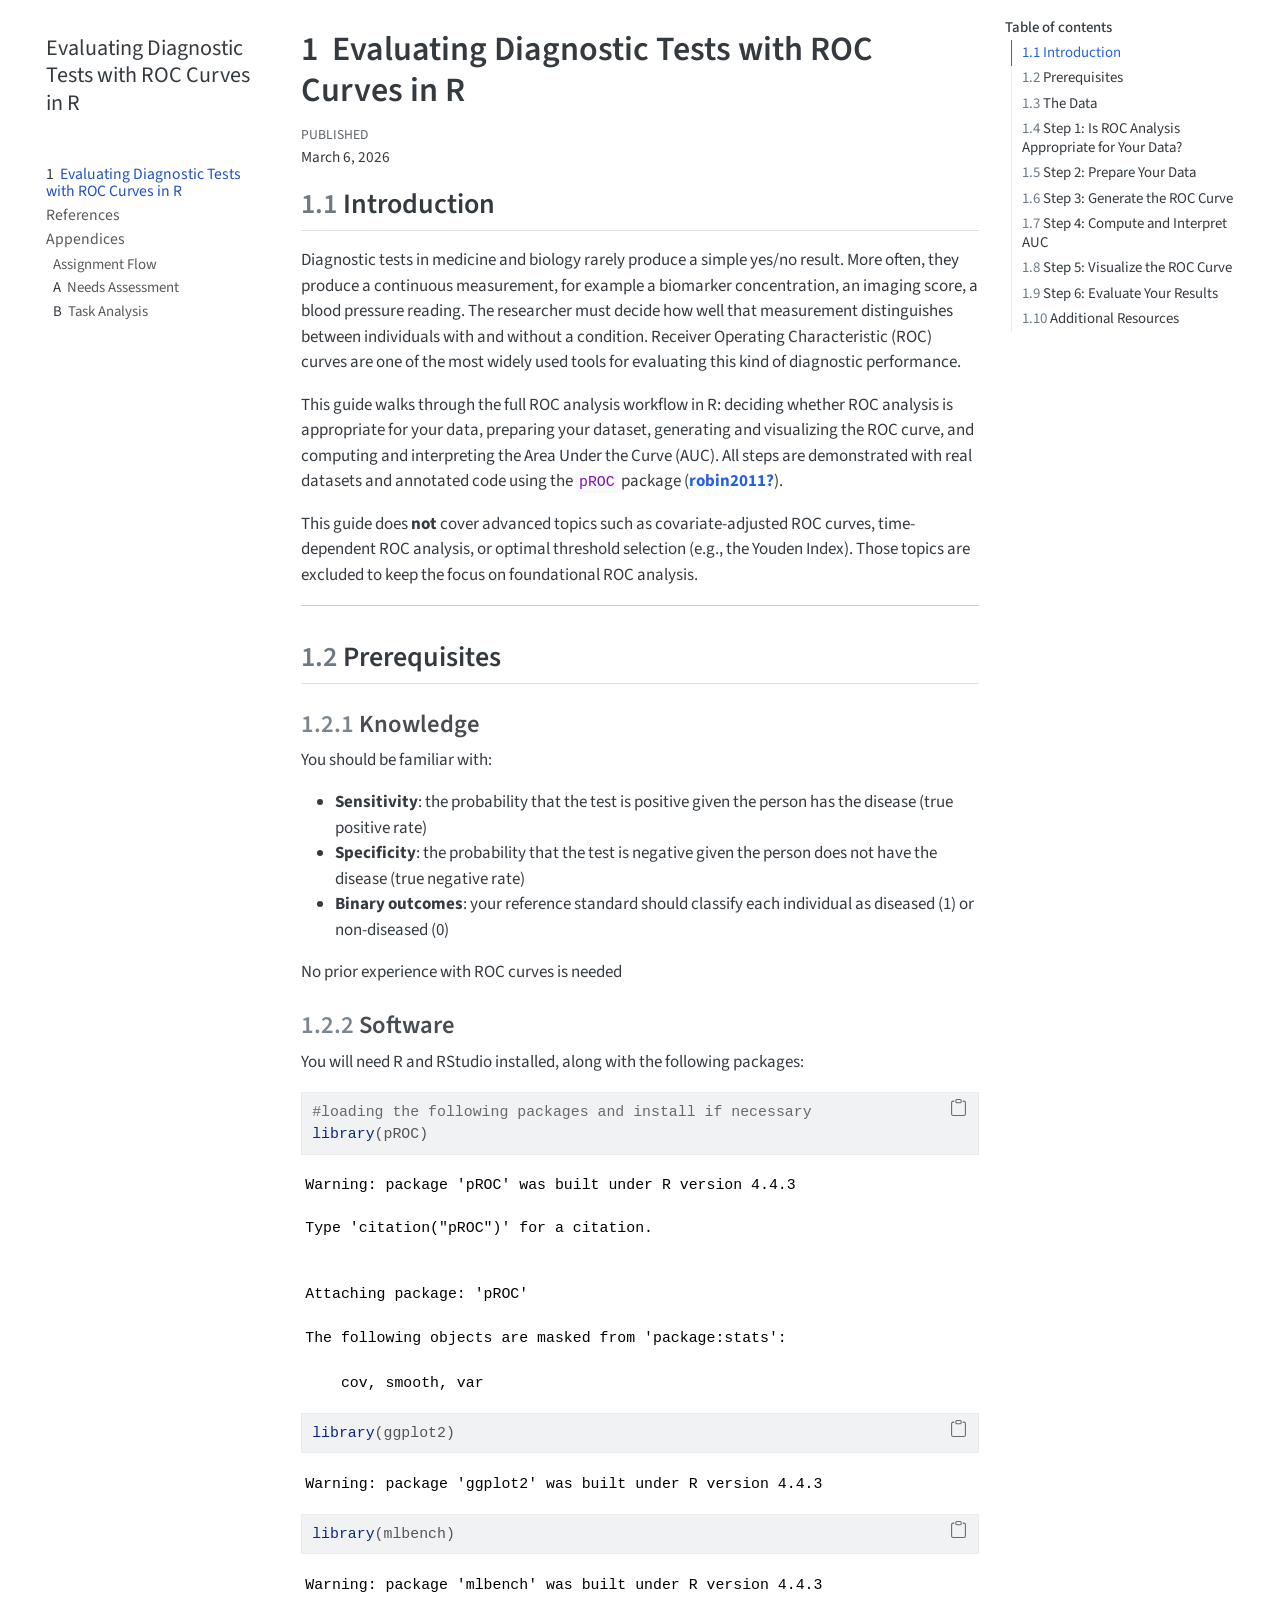
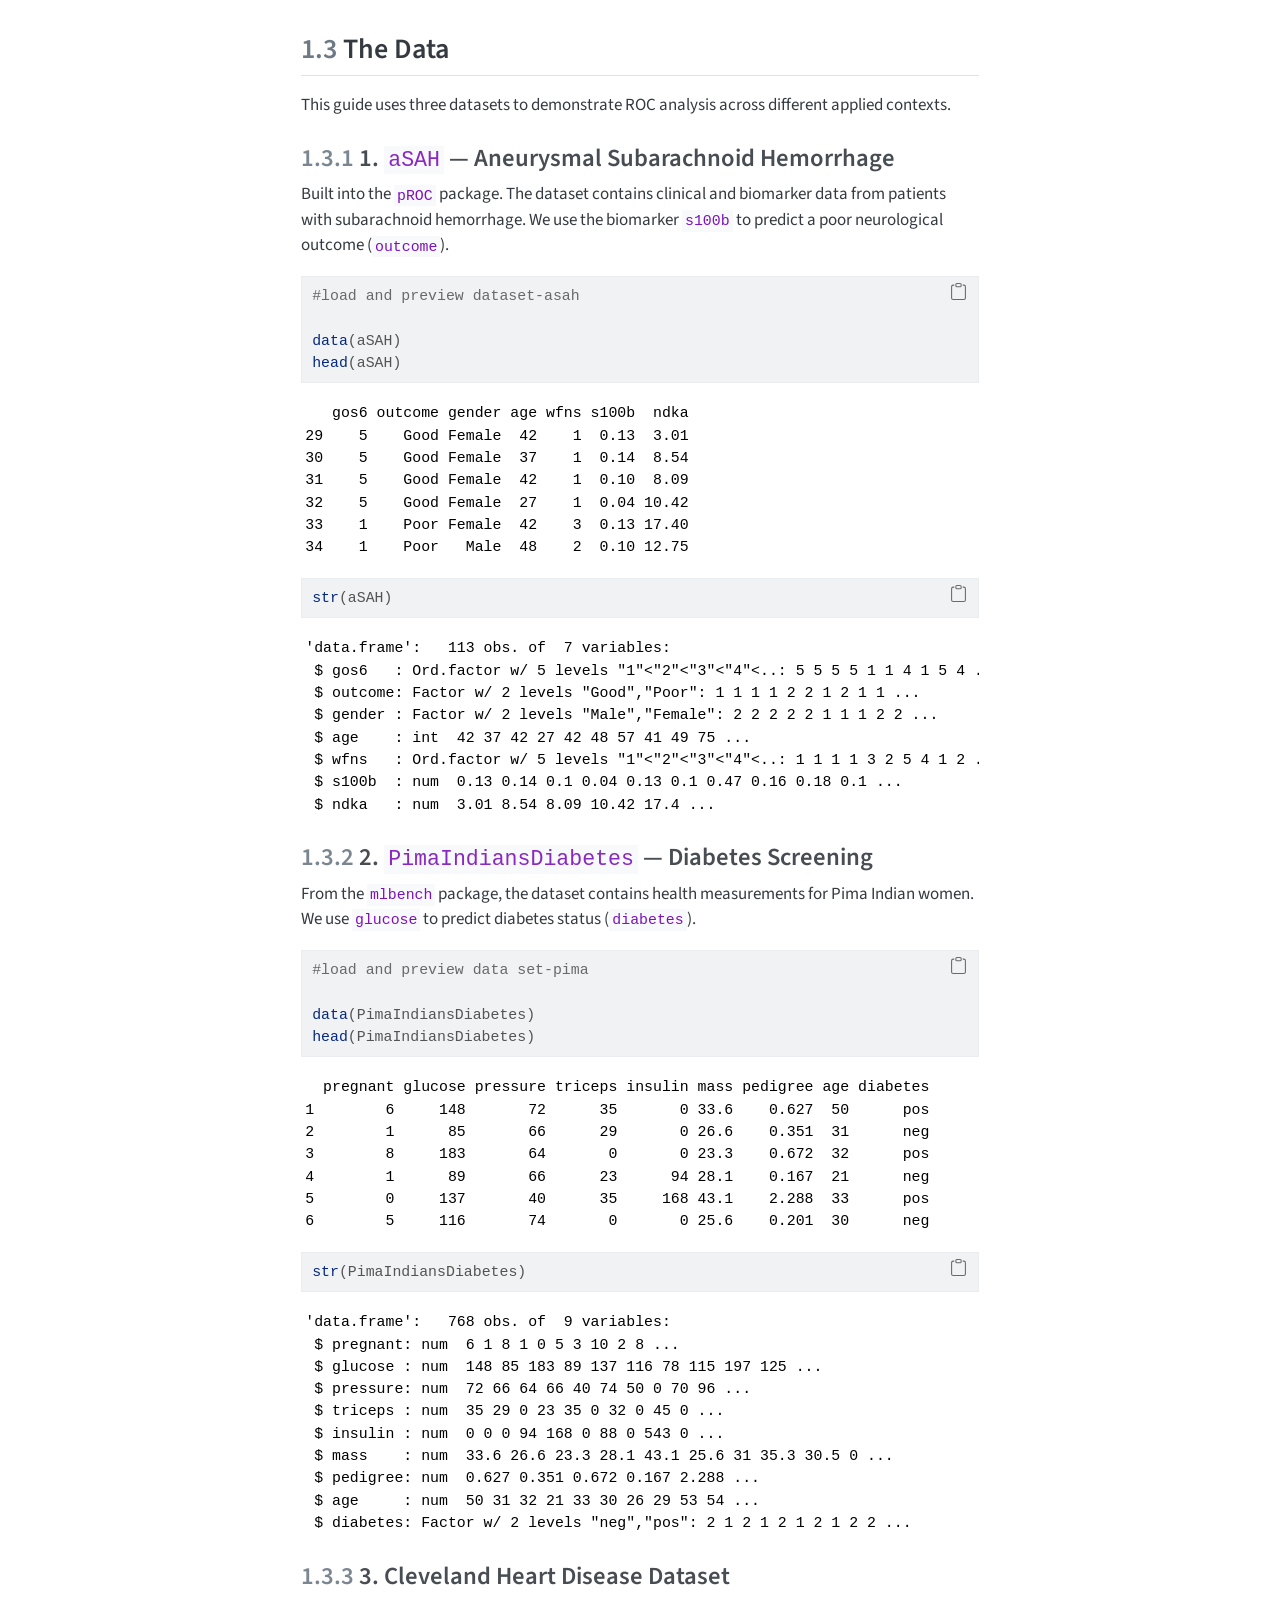
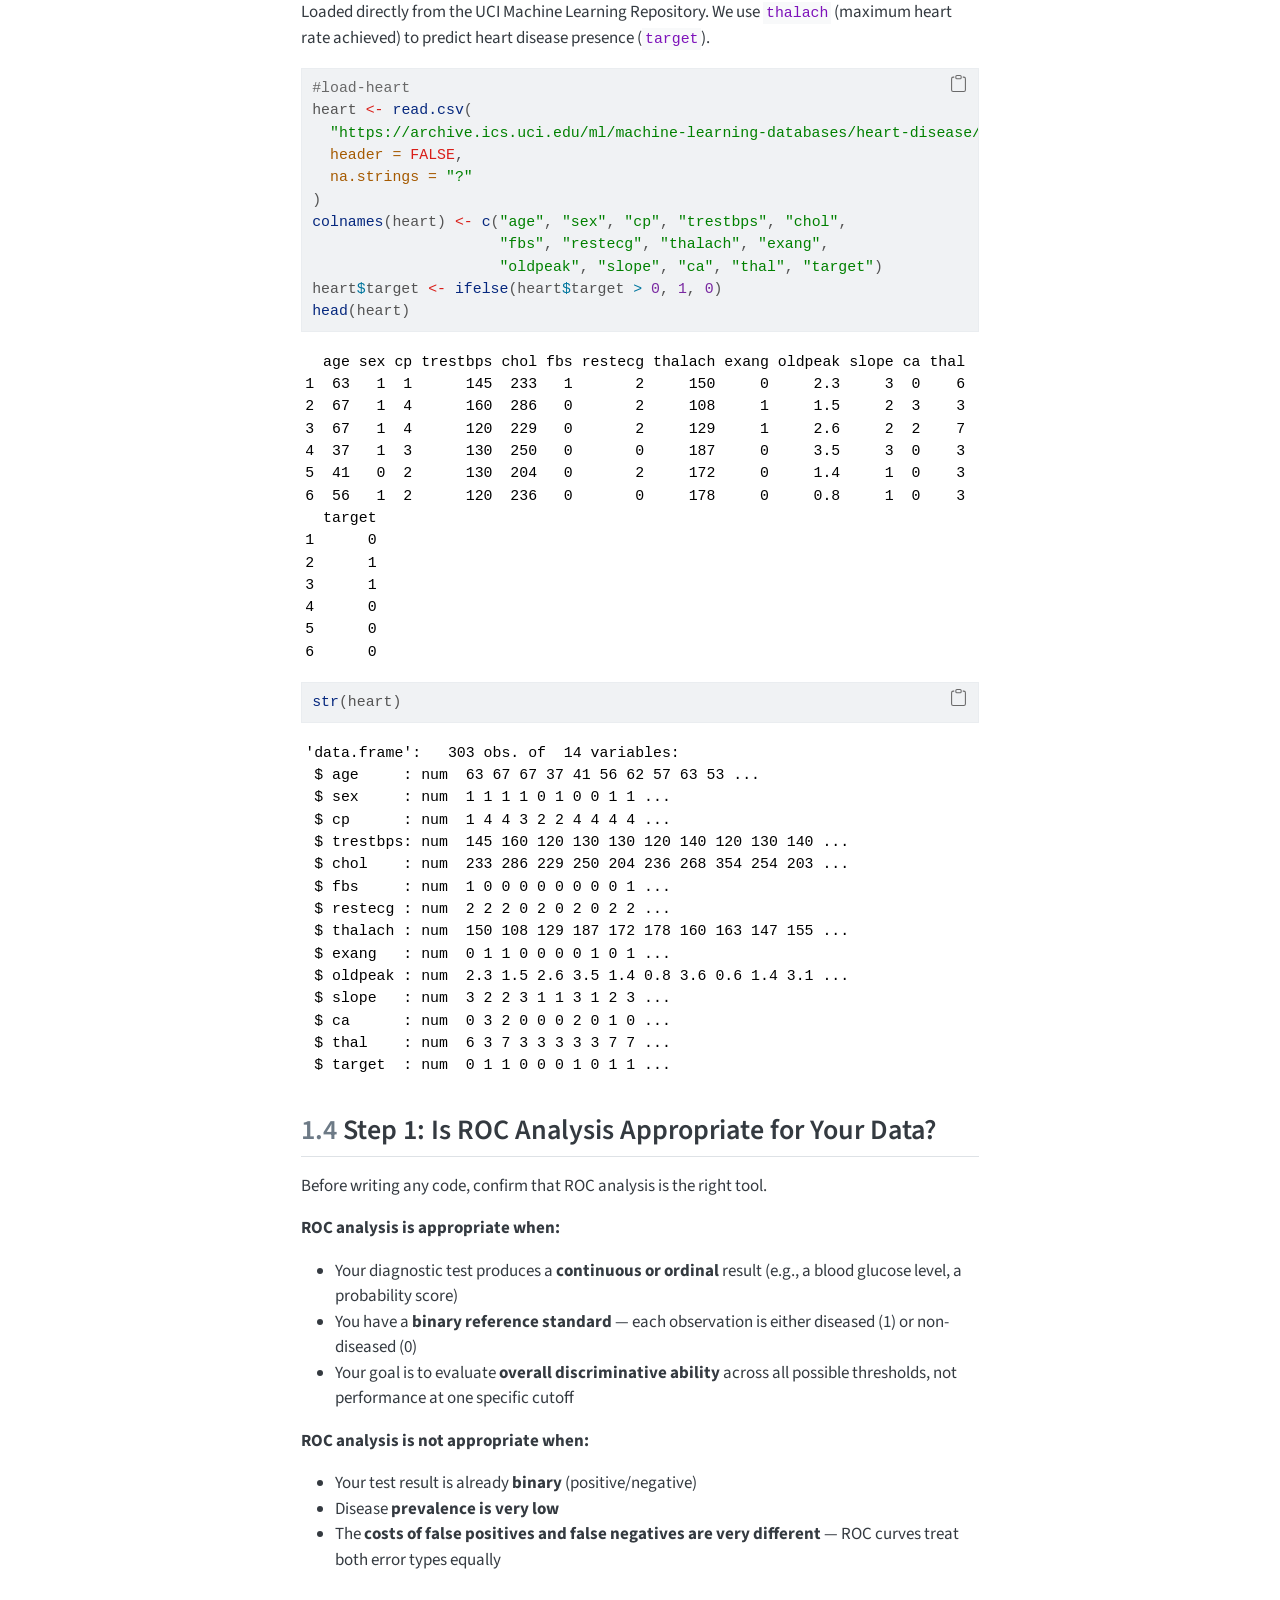
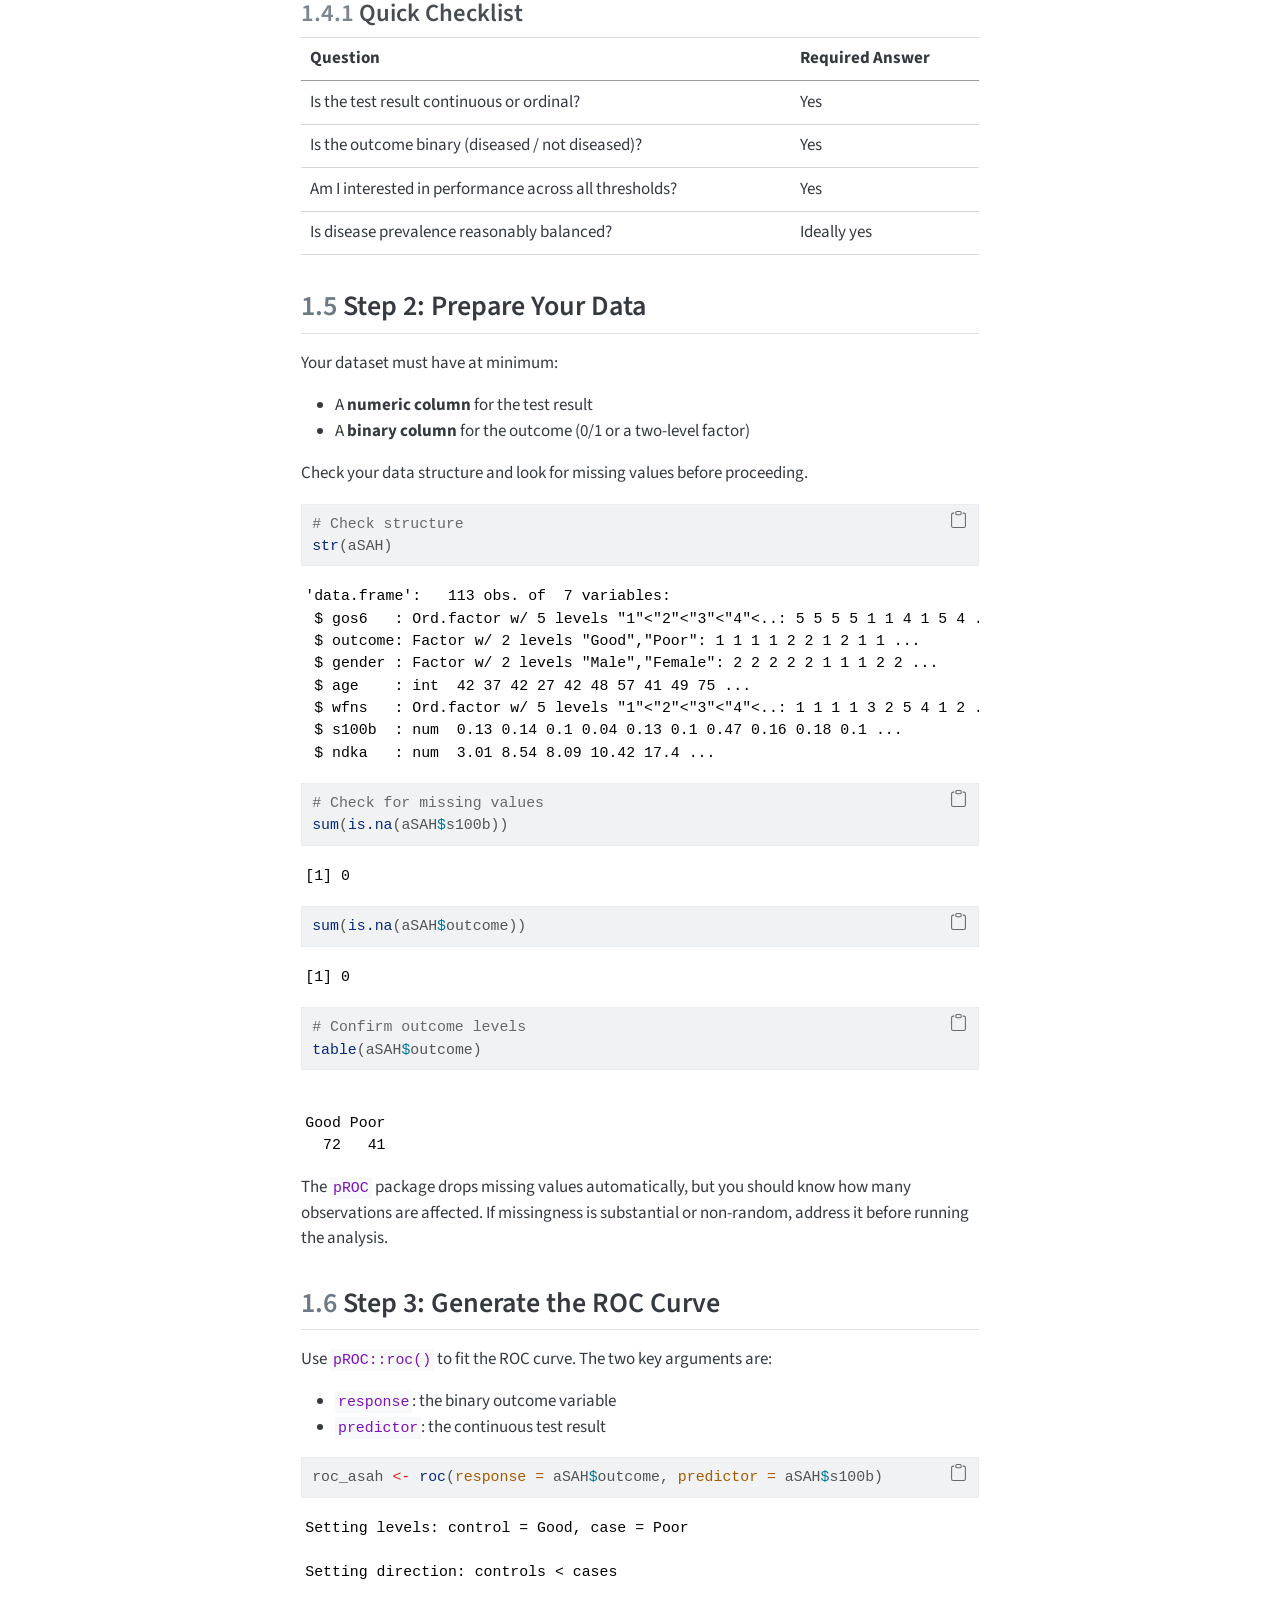
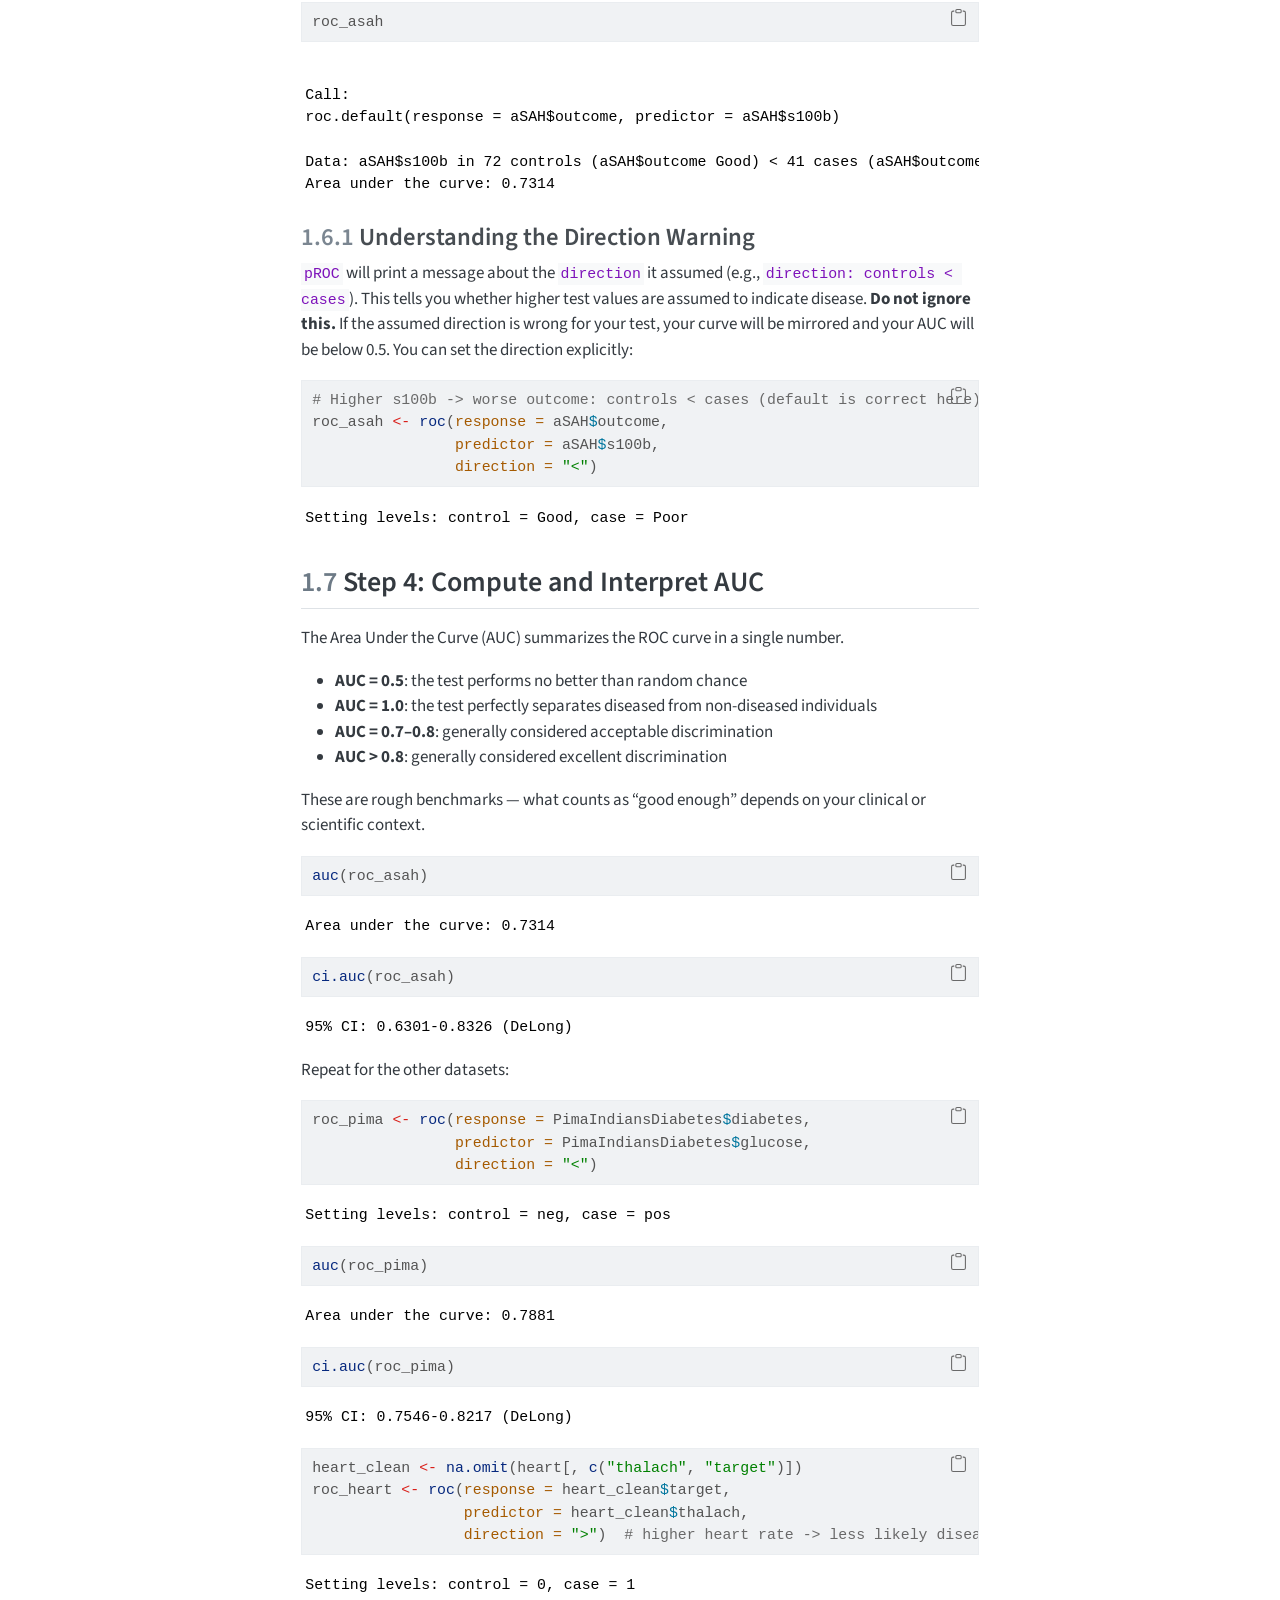
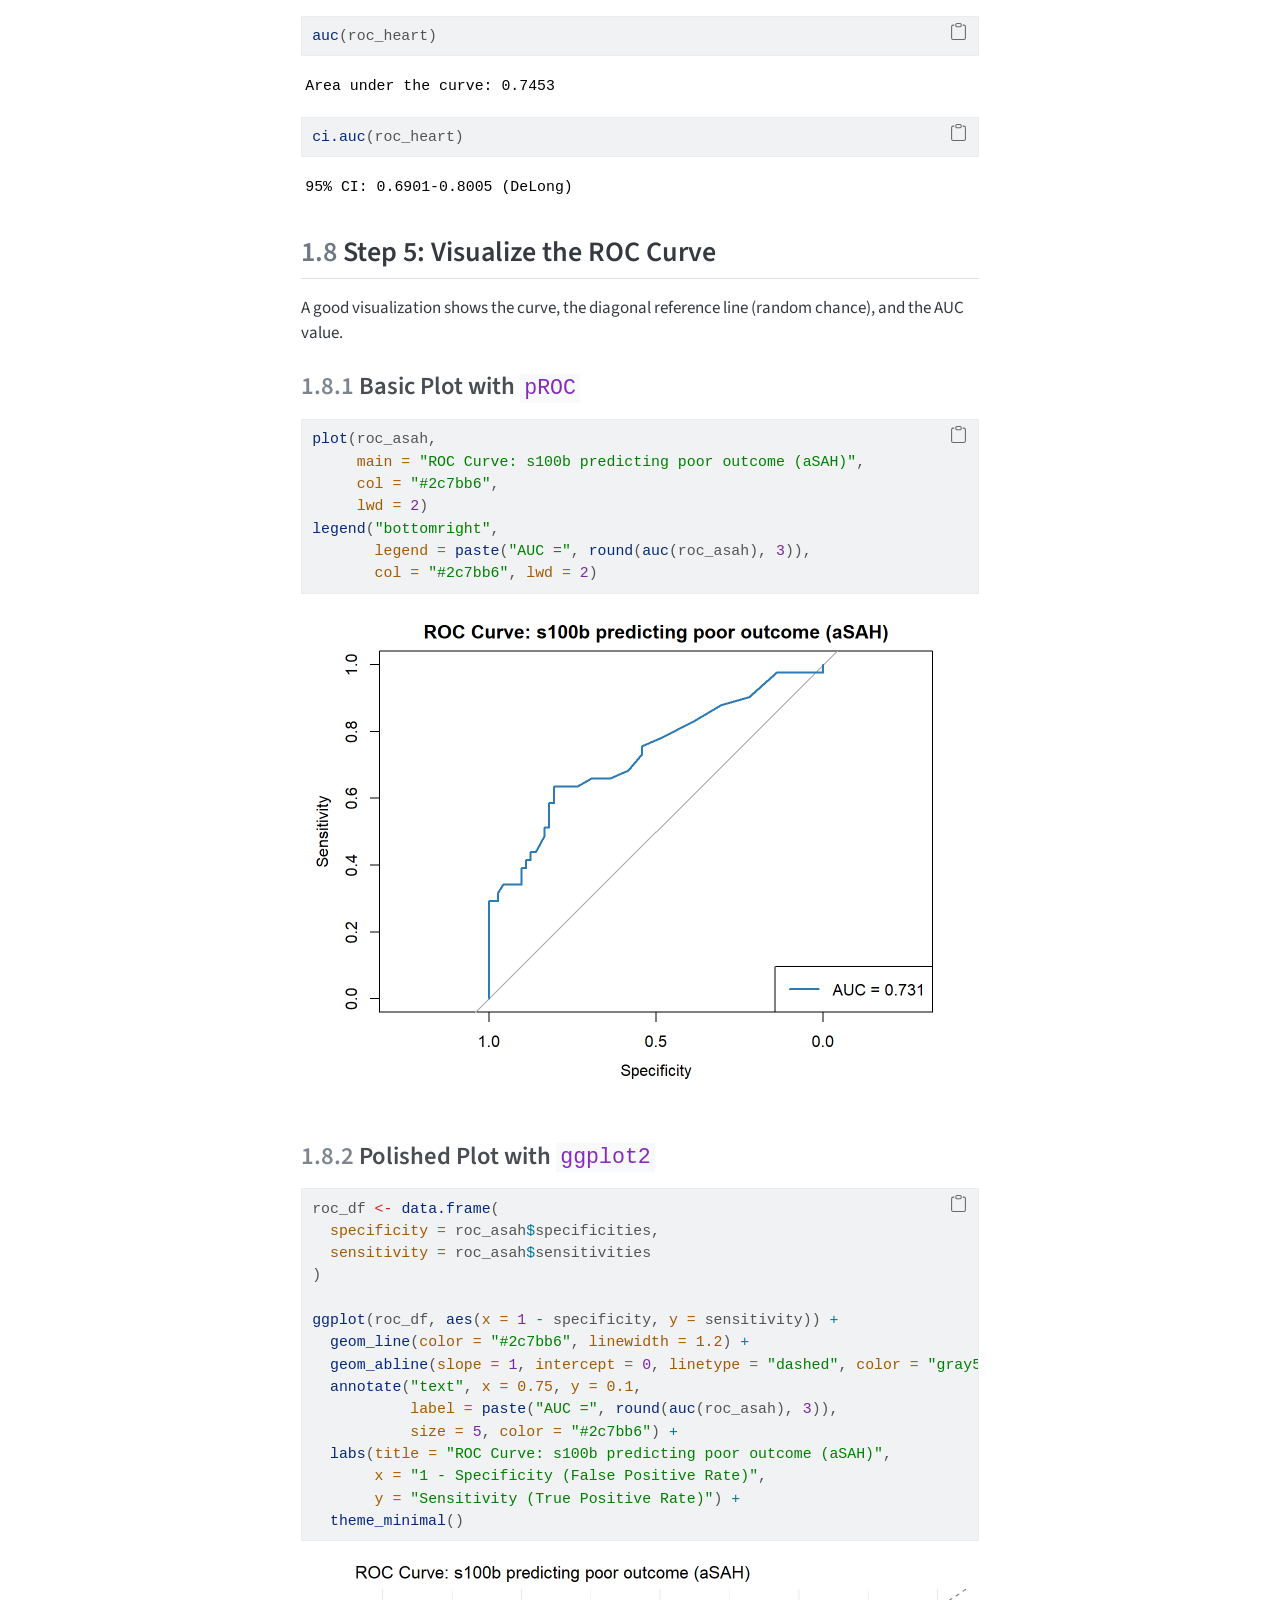
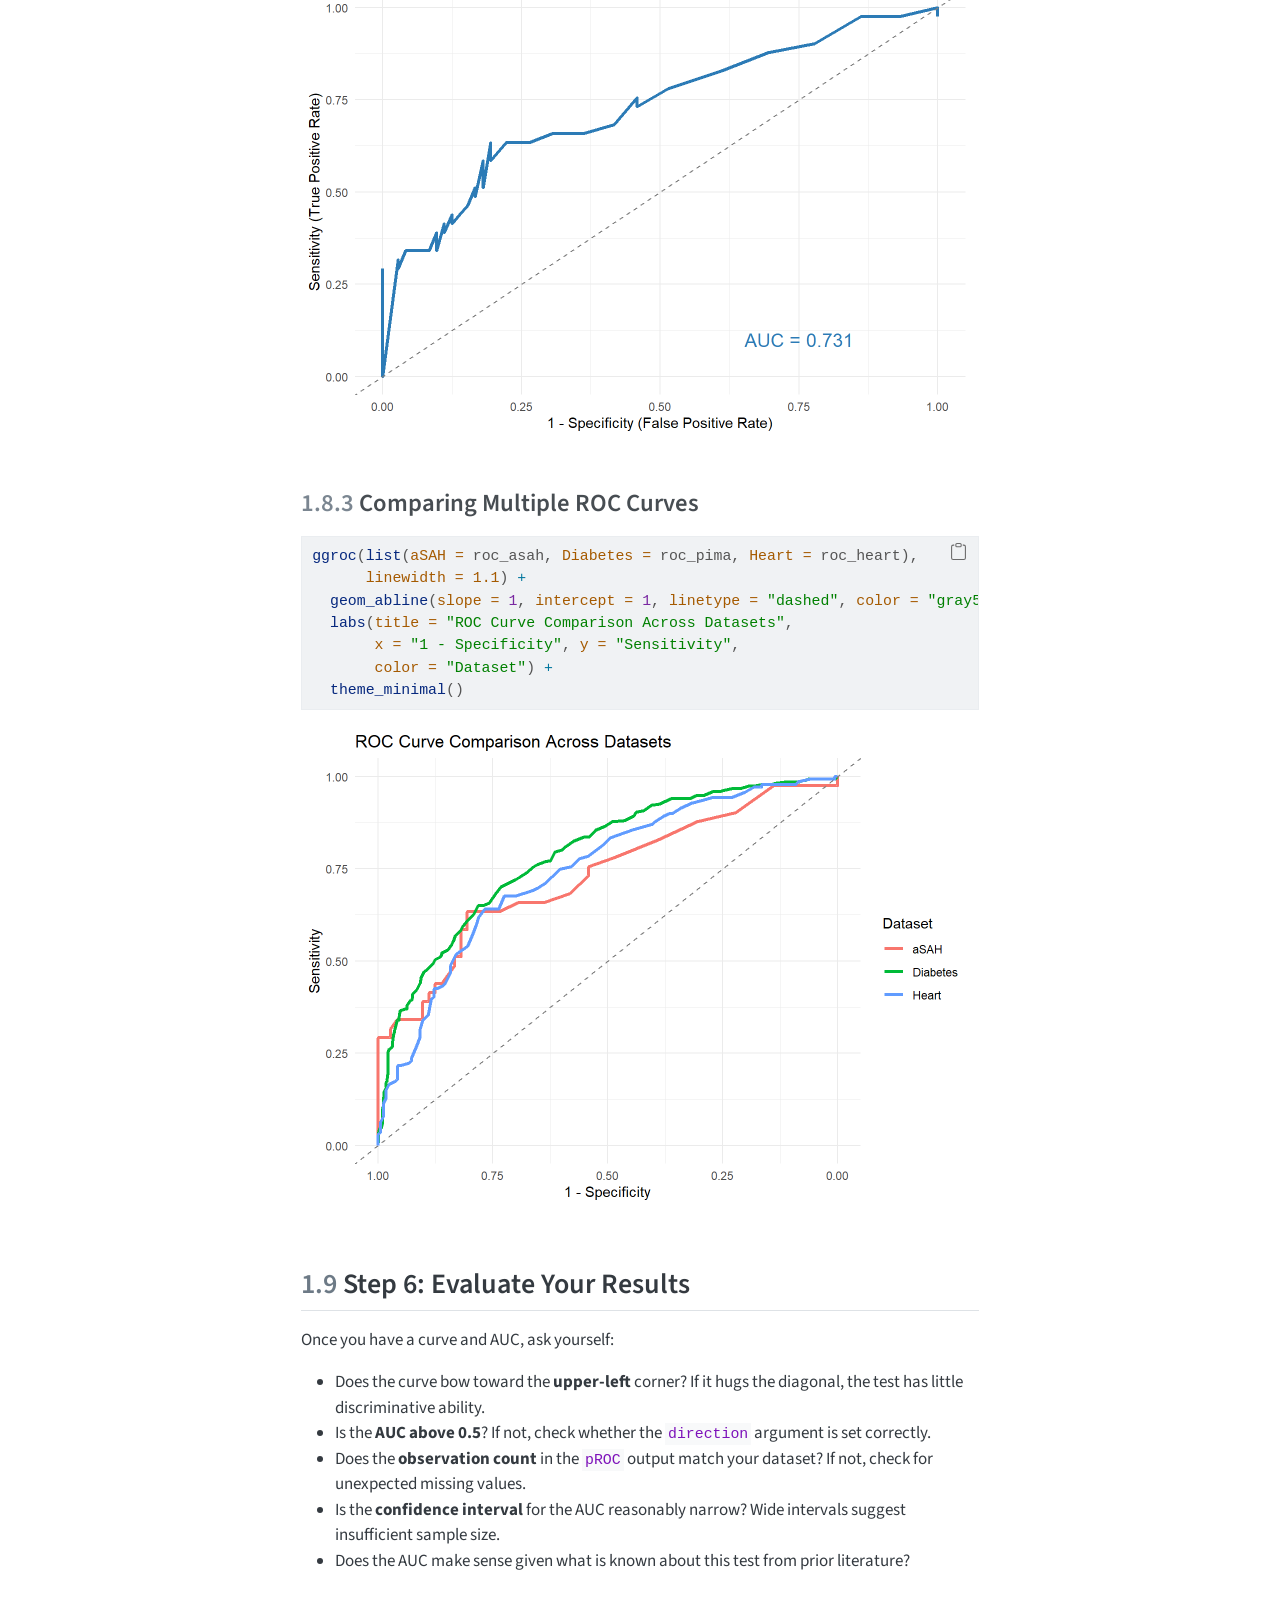
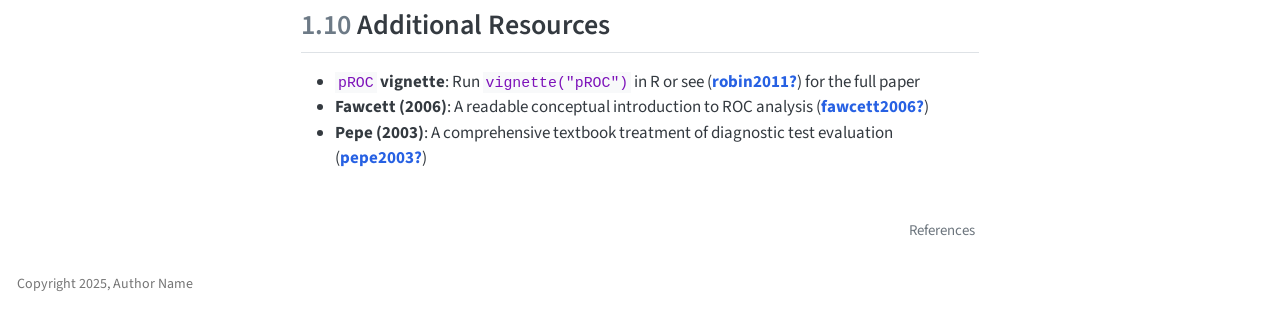
==== commit 08112de6: "h" ====
--- a/docs/guide.html
+++ b/docs/guide.html
@@ -55,27 +55,7 @@
 @media screen {
 pre > code.sourceCode > span > a:first-child::before { text-decoration: underline; }
 }
-/* CSS for citations */
-div.csl-bib-body { }
-div.csl-entry {
-  clear: both;
-  margin-bottom: 0em;
-}
-.hanging-indent div.csl-entry {
-  margin-left:2em;
-  text-indent:-2em;
-}
-div.csl-left-margin {
-  min-width:2em;
-  float:left;
-}
-div.csl-right-inline {
-  margin-left:2em;
-  padding-left:1em;
-}
-div.csl-indent {
-  margin-left: 2em;
-}</style>
+</style>
 
 
 <script src="site_libs/quarto-nav/quarto-nav.js"></script>
@@ -275,7 +255,7 @@
 <section id="introduction" class="level2" data-number="1.1">
 <h2 data-number="1.1" class="anchored" data-anchor-id="introduction"><span class="header-section-number">1.1</span> Introduction</h2>
 <p>Diagnostic tests in medicine and biology rarely produce a simple yes/no result. More often, they produce a continuous measurement, for example a biomarker concentration, an imaging score, a blood pressure reading. The researcher must decide how well that measurement distinguishes between individuals with and without a condition. Receiver Operating Characteristic (ROC) curves are one of the most widely used tools for evaluating this kind of diagnostic performance.</p>
-<p>This guide walks through the full ROC analysis workflow in R: deciding whether ROC analysis is appropriate for your data, preparing your dataset, generating and visualizing the ROC curve, and computing and interpreting the Area Under the Curve (AUC). All steps are demonstrated with real datasets and annotated code using the <code>pROC</code> package <span class="citation" data-cites="robin2011">(<a href="references.html#ref-robin2011" role="doc-biblioref">Robin et al. 2011</a>)</span>.</p>
+<p>This guide walks through the full ROC analysis workflow in R: deciding whether ROC analysis is appropriate for your data, preparing your dataset, generating and visualizing the ROC curve, and computing and interpreting the Area Under the Curve (AUC). All steps are demonstrated with real datasets and annotated code using the <code>pROC</code> package <span class="citation" data-cites="robin2011">(<a href="references.html#ref-robin2011" role="doc-biblioref"><strong>robin2011?</strong></a>)</span>.</p>
 <p>This guide does <strong>not</strong> cover advanced topics such as covariate-adjusted ROC curves, time-dependent ROC analysis, or optimal threshold selection (e.g., the Youden Index). Those topics are excluded to keep the focus on foundational ROC analysis.</p>
 <hr>
 </section>
@@ -702,20 +682,12 @@
 <section id="additional-resources" class="level2" data-number="1.10">
 <h2 data-number="1.10" class="anchored" data-anchor-id="additional-resources"><span class="header-section-number">1.10</span> Additional Resources</h2>
 <ul>
-<li><strong><code>pROC</code> vignette</strong>: Run <code>vignette("pROC")</code> in R or see <span class="citation" data-cites="robin2011">Robin et al. (<a href="references.html#ref-robin2011" role="doc-biblioref">2011</a>)</span> for the full paper</li>
-<li><strong>Fawcett (2006)</strong>: A readable conceptual introduction to ROC analysis <span class="citation" data-cites="fawcett2006">(<a href="references.html#ref-fawcett2006" role="doc-biblioref">Fawcett 2006</a>)</span></li>
+<li><strong><code>pROC</code> vignette</strong>: Run <code>vignette("pROC")</code> in R or see <span class="citation" data-cites="robin2011">(<a href="references.html#ref-robin2011" role="doc-biblioref"><strong>robin2011?</strong></a>)</span> for the full paper</li>
+<li><strong>Fawcett (2006)</strong>: A readable conceptual introduction to ROC analysis <span class="citation" data-cites="fawcett2006">(<a href="references.html#ref-fawcett2006" role="doc-biblioref"><strong>fawcett2006?</strong></a>)</span></li>
 <li><strong>Pepe (2003)</strong>: A comprehensive textbook treatment of diagnostic test evaluation <span class="citation" data-cites="pepe2003">(<a href="references.html#ref-pepe2003" role="doc-biblioref"><strong>pepe2003?</strong></a>)</span></li>
 </ul>
 
 
-<div id="refs" class="references csl-bib-body hanging-indent" data-entry-spacing="0" role="list" style="display: none">
-<div id="ref-fawcett2006" class="csl-entry" role="listitem">
-Fawcett, Tom. 2006. <span>“An Introduction to <span>ROC</span> Analysis.”</span> <em>Pattern Recognition Letters</em> 27 (8): 861–74. <a href="https://doi.org/10.1016/j.patrec.2005.10.010">https://doi.org/10.1016/j.patrec.2005.10.010</a>.
-</div>
-<div id="ref-robin2011" class="csl-entry" role="listitem">
-Robin, Xavier, Natacha Turck, Alexandre Hainard, Natalia Tiberti, Frédérique Lisacek, Jean-Charles Sanchez, and Markus Müller. 2011. <span>“<span class="nocase">pROC</span>: An Open-Source Package for <span>R</span> and <span>S</span>+ to Analyze and Compare <span>ROC</span> Curves.”</span> <em>BMC Bioinformatics</em> 12 (1): 77. <a href="https://doi.org/10.1186/1471-2105-12-77">https://doi.org/10.1186/1471-2105-12-77</a>.
-</div>
-</div>
 </section>
 
 </main> <!-- /main -->
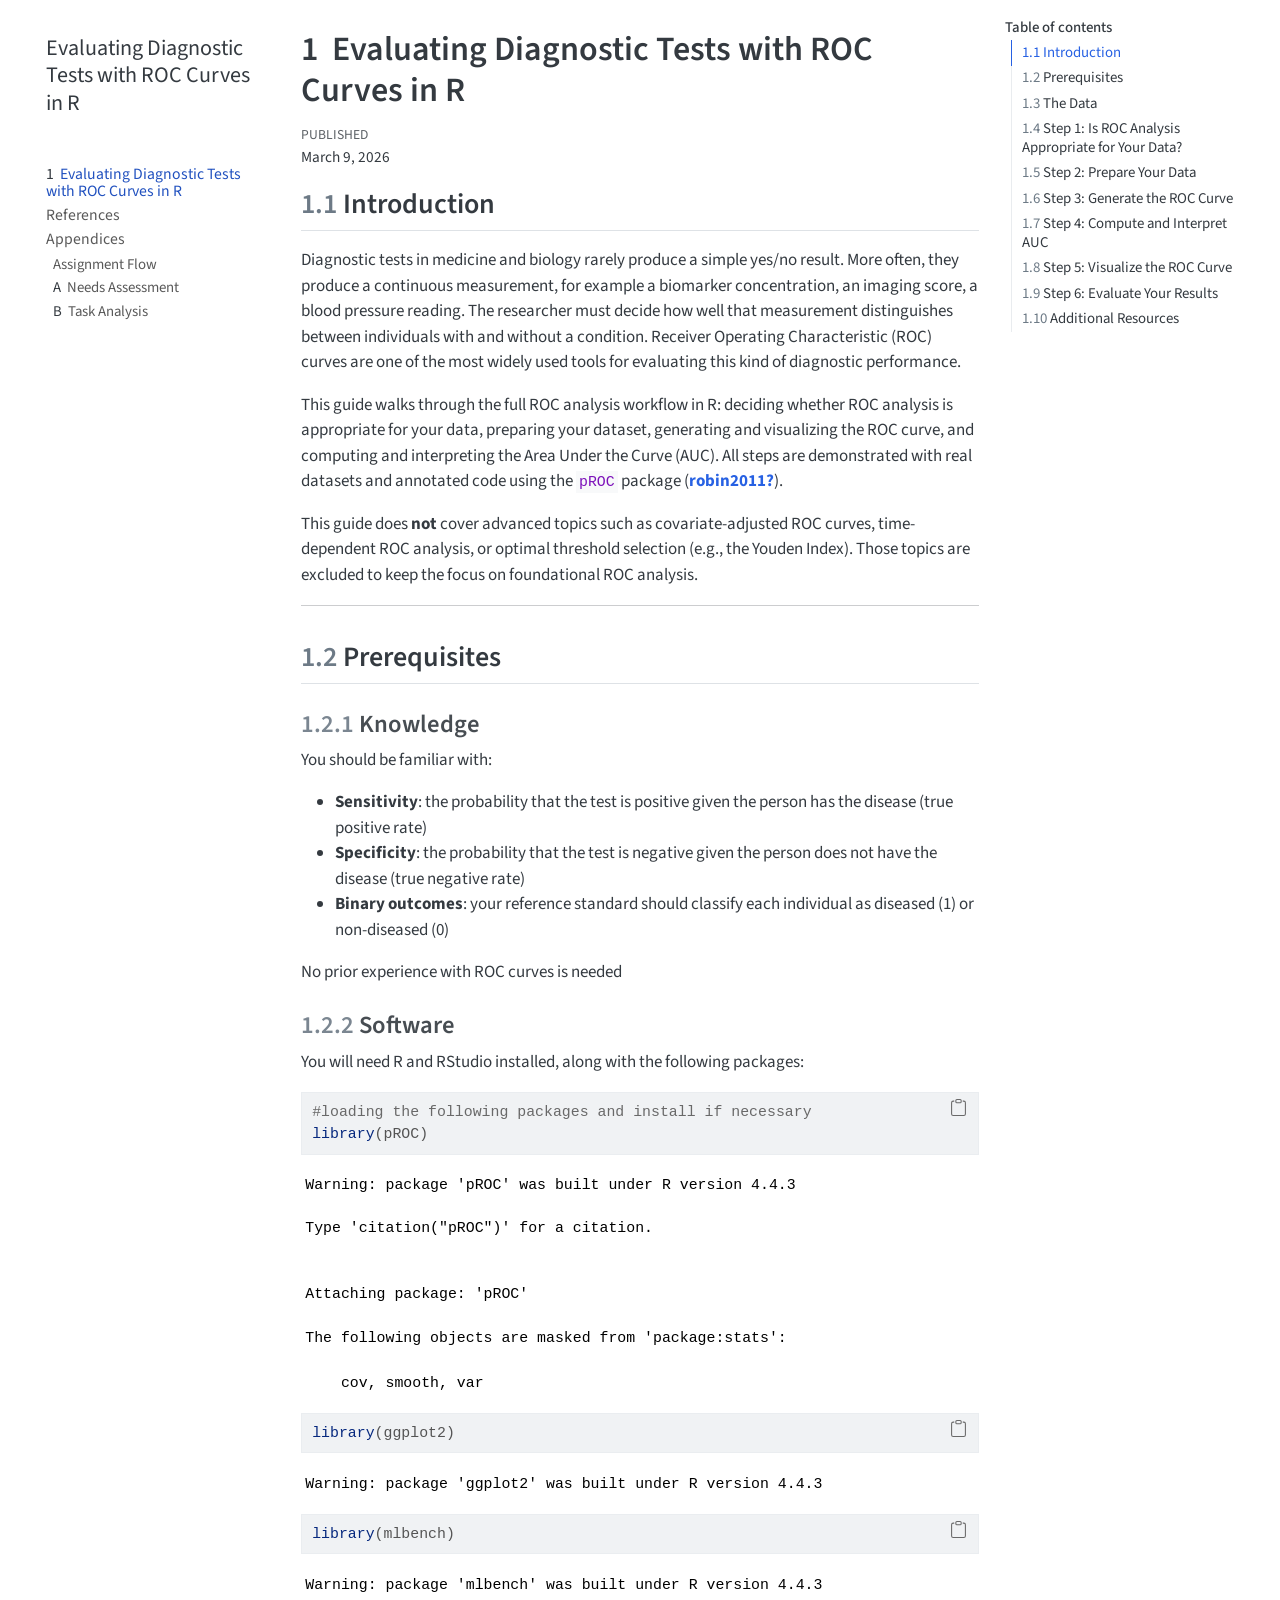
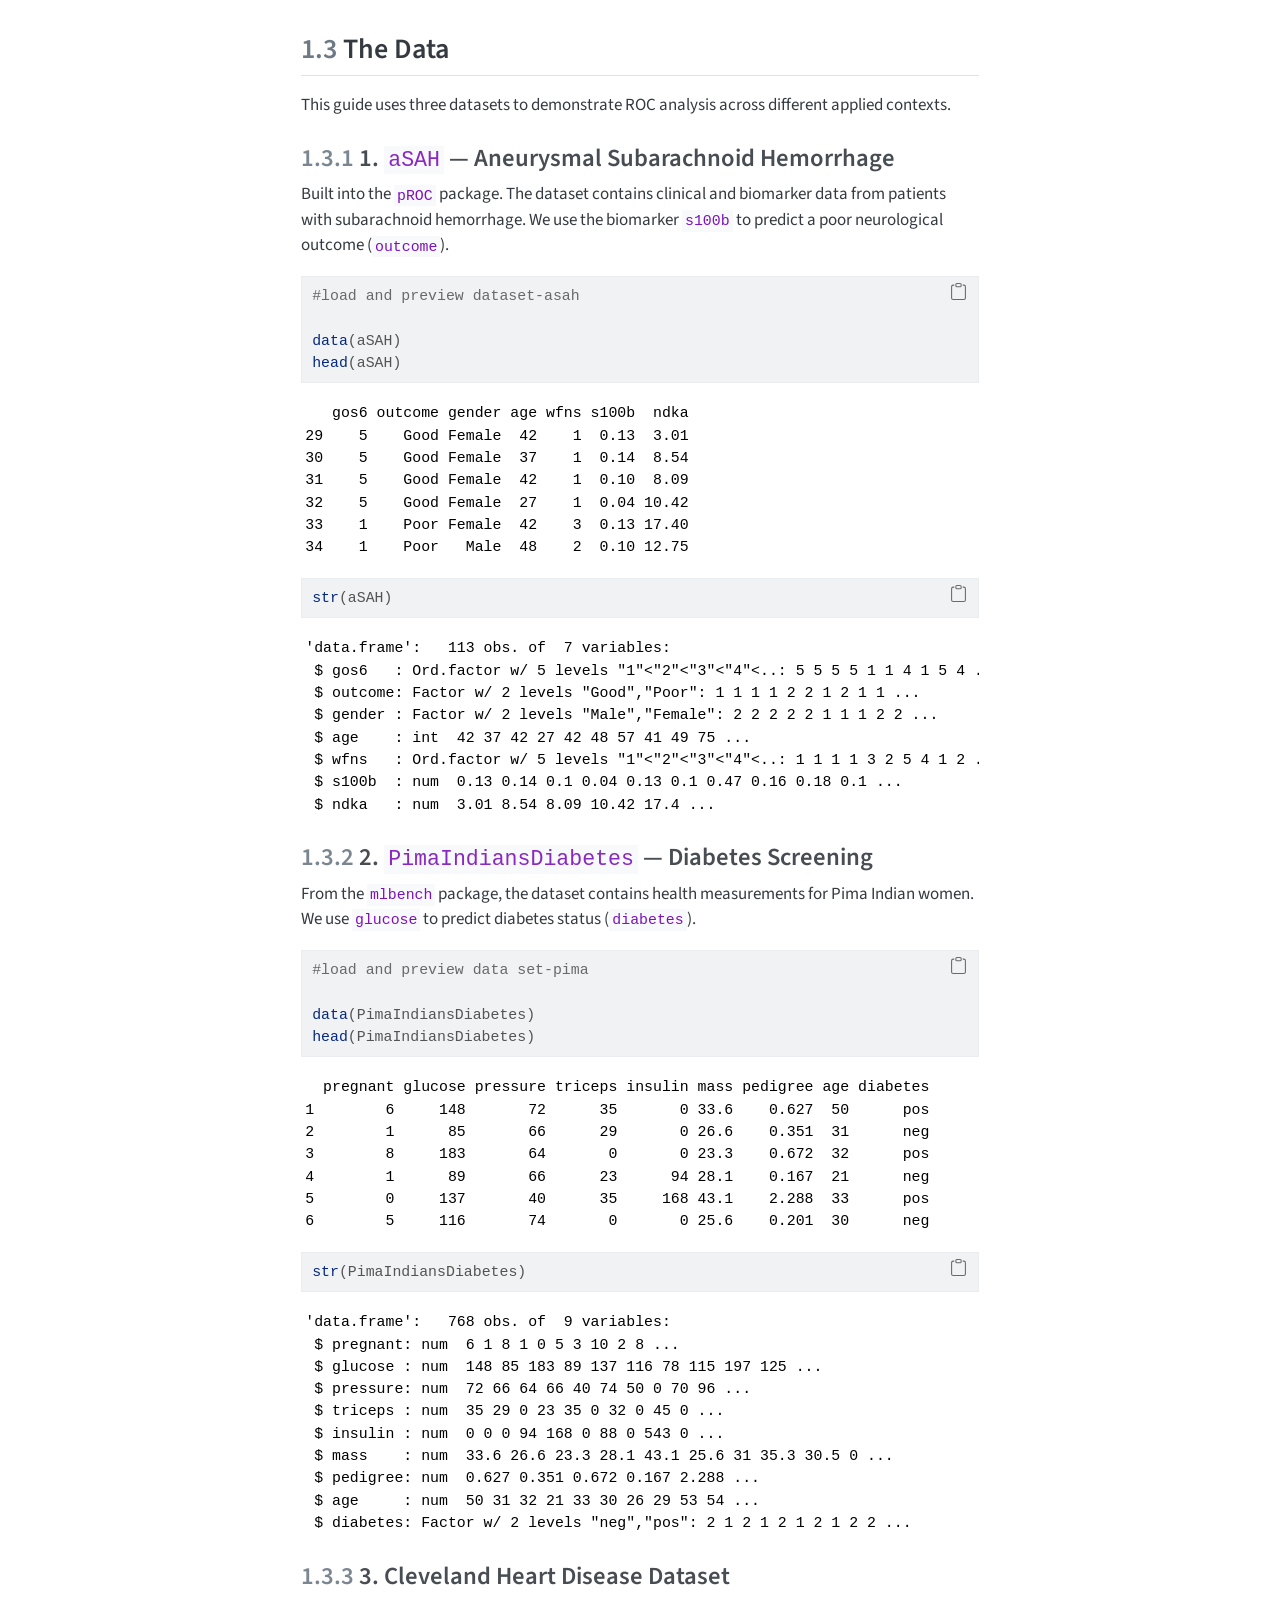
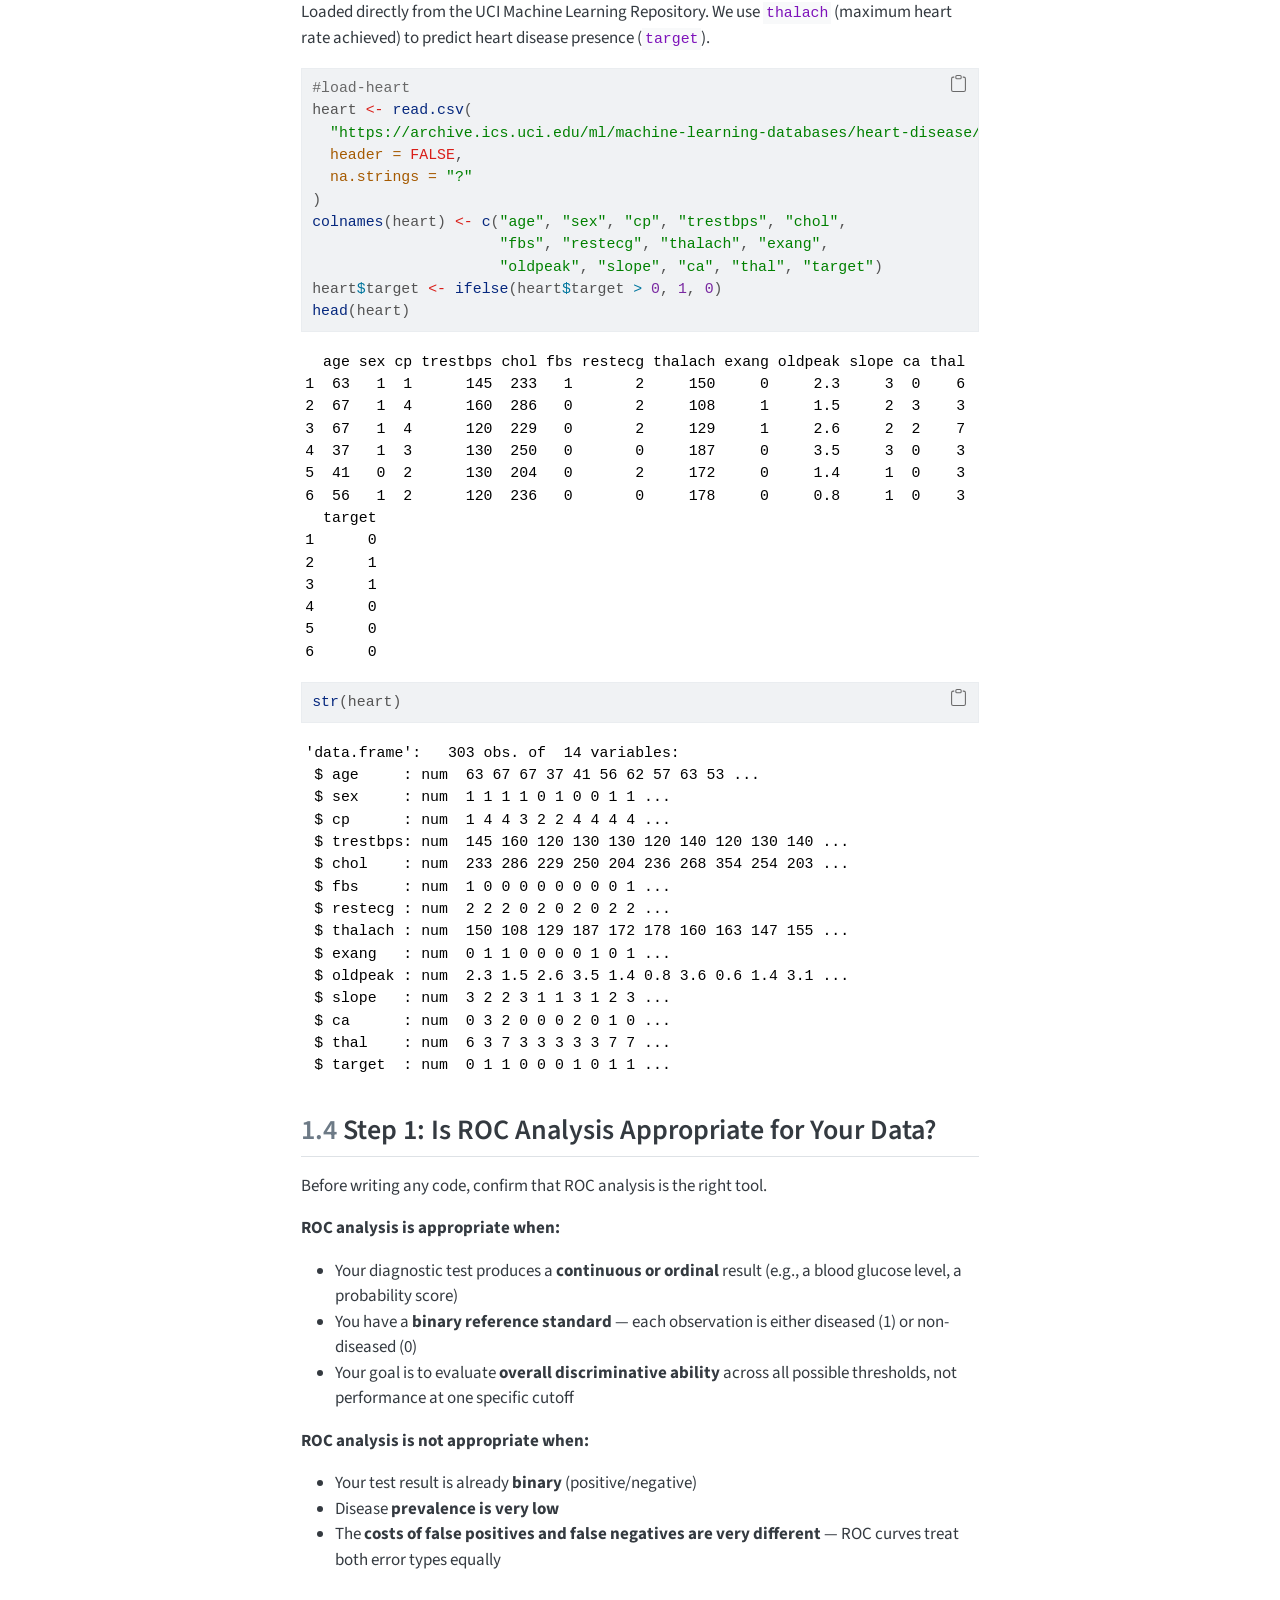
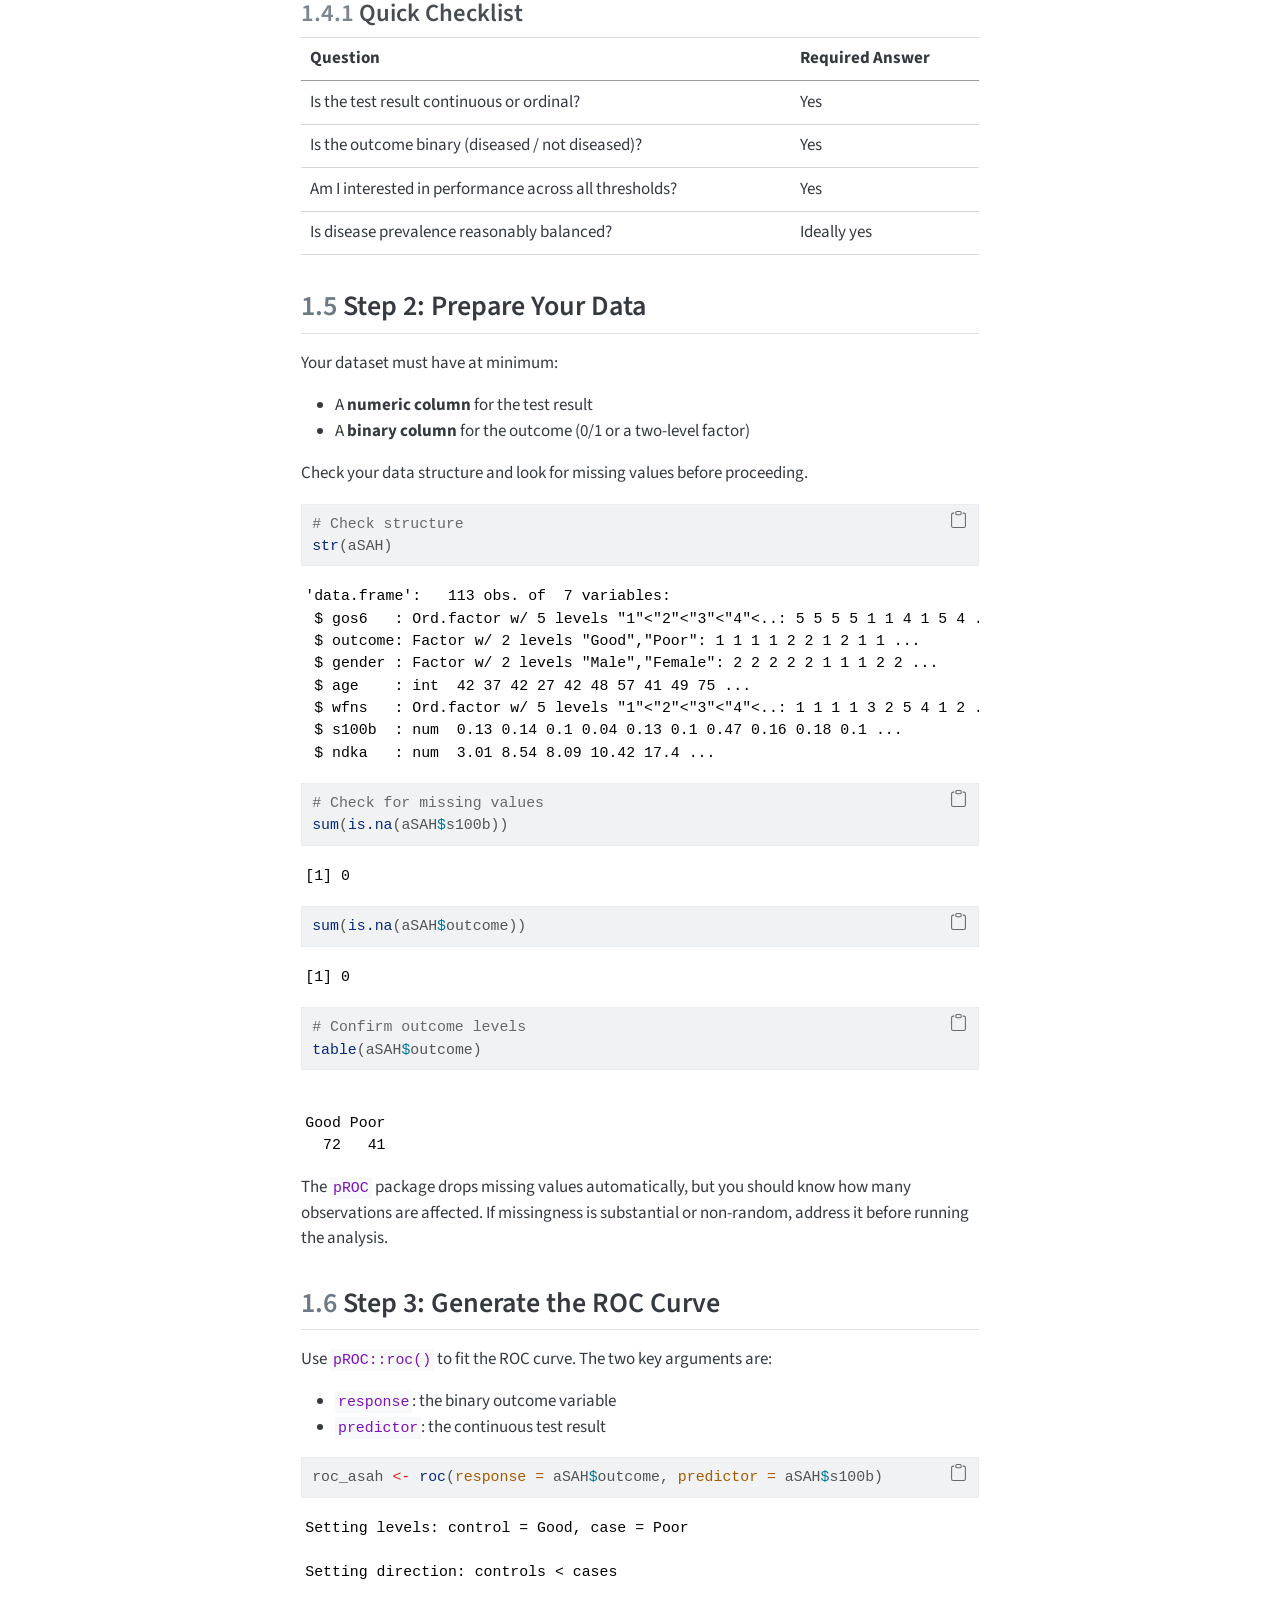
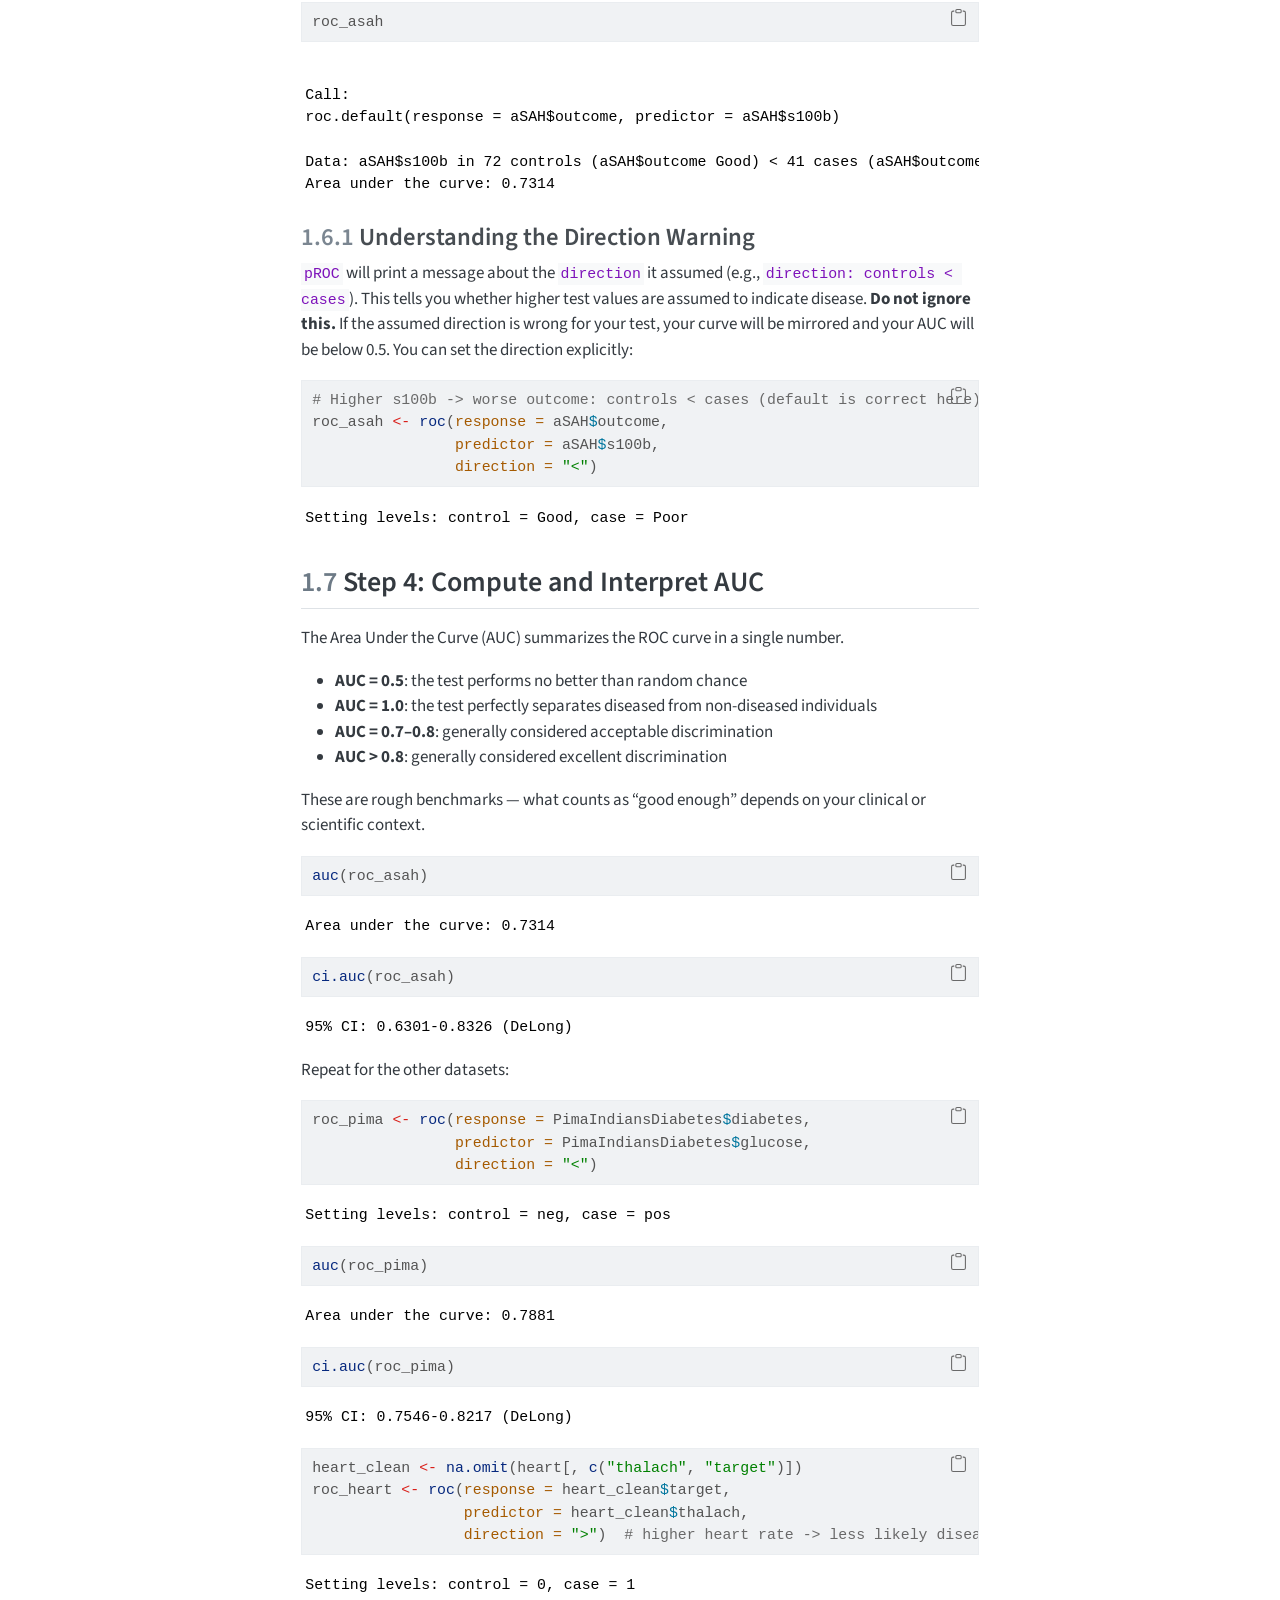
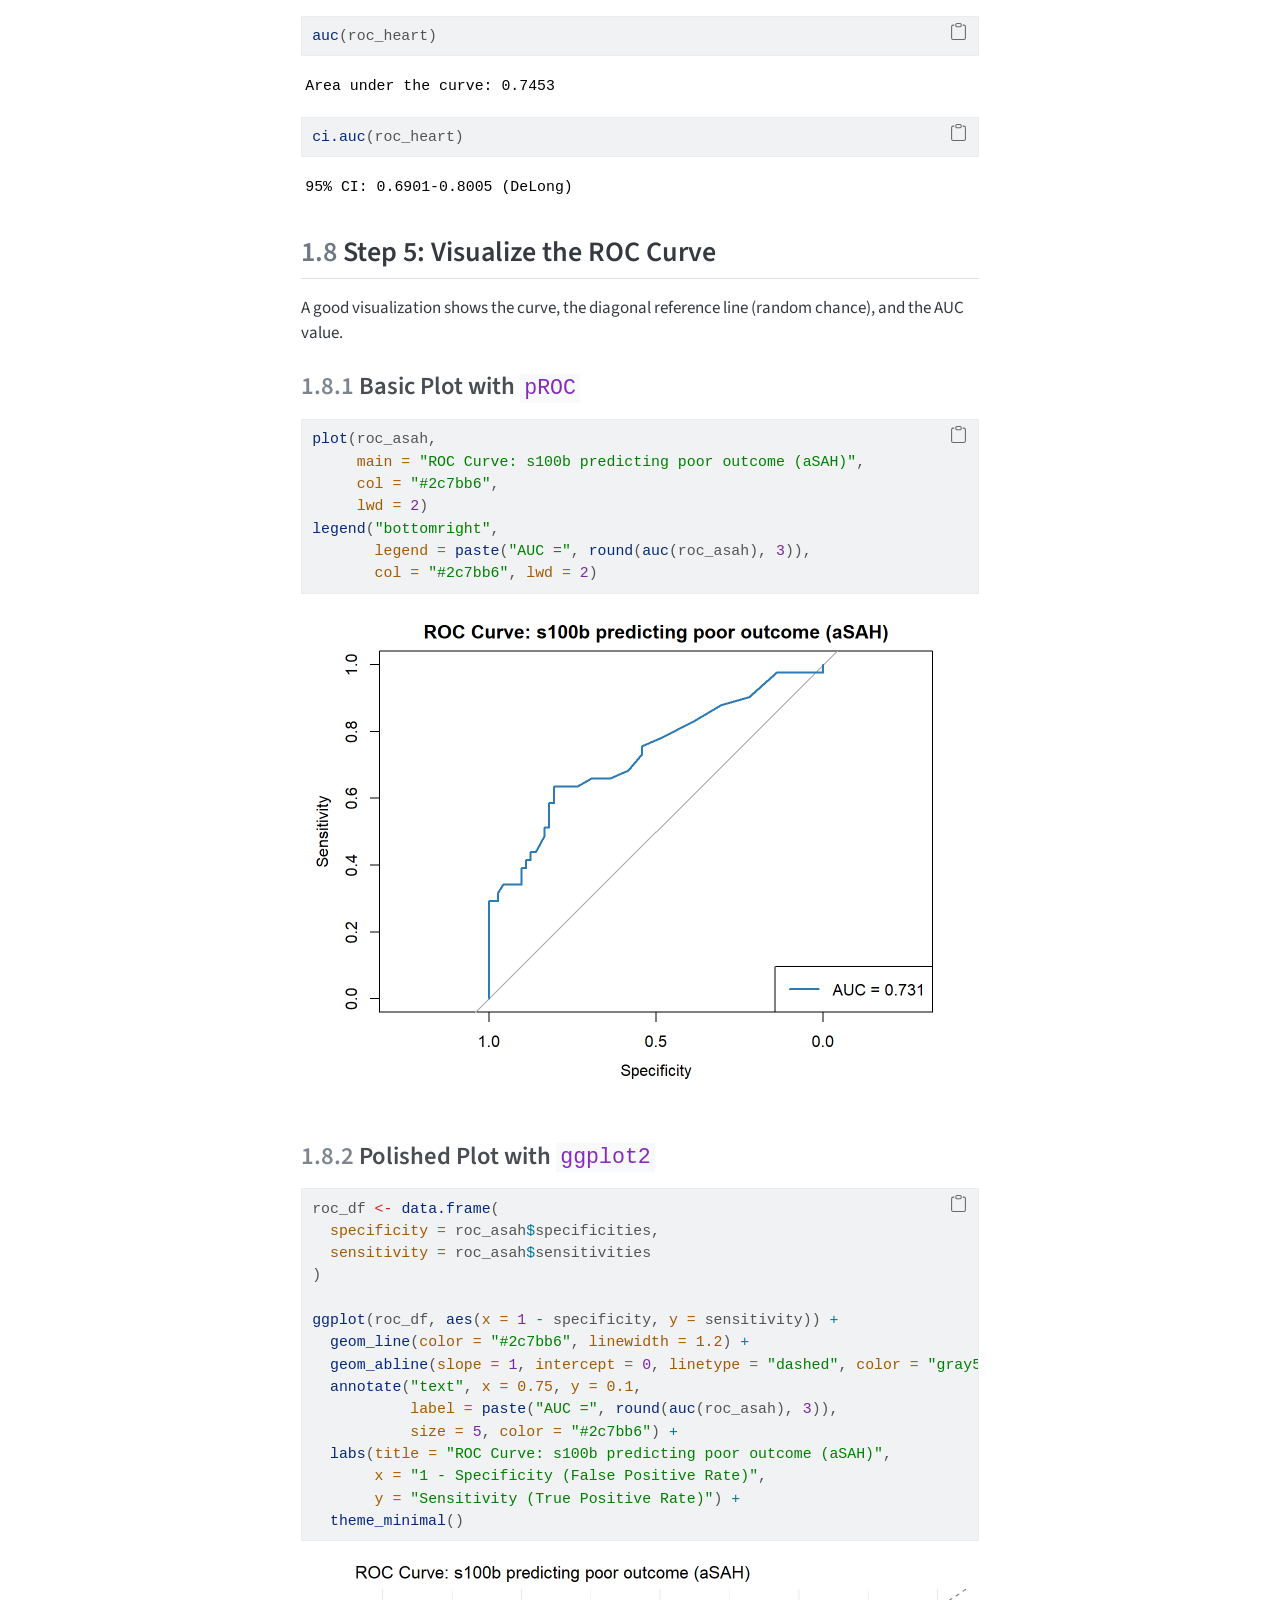
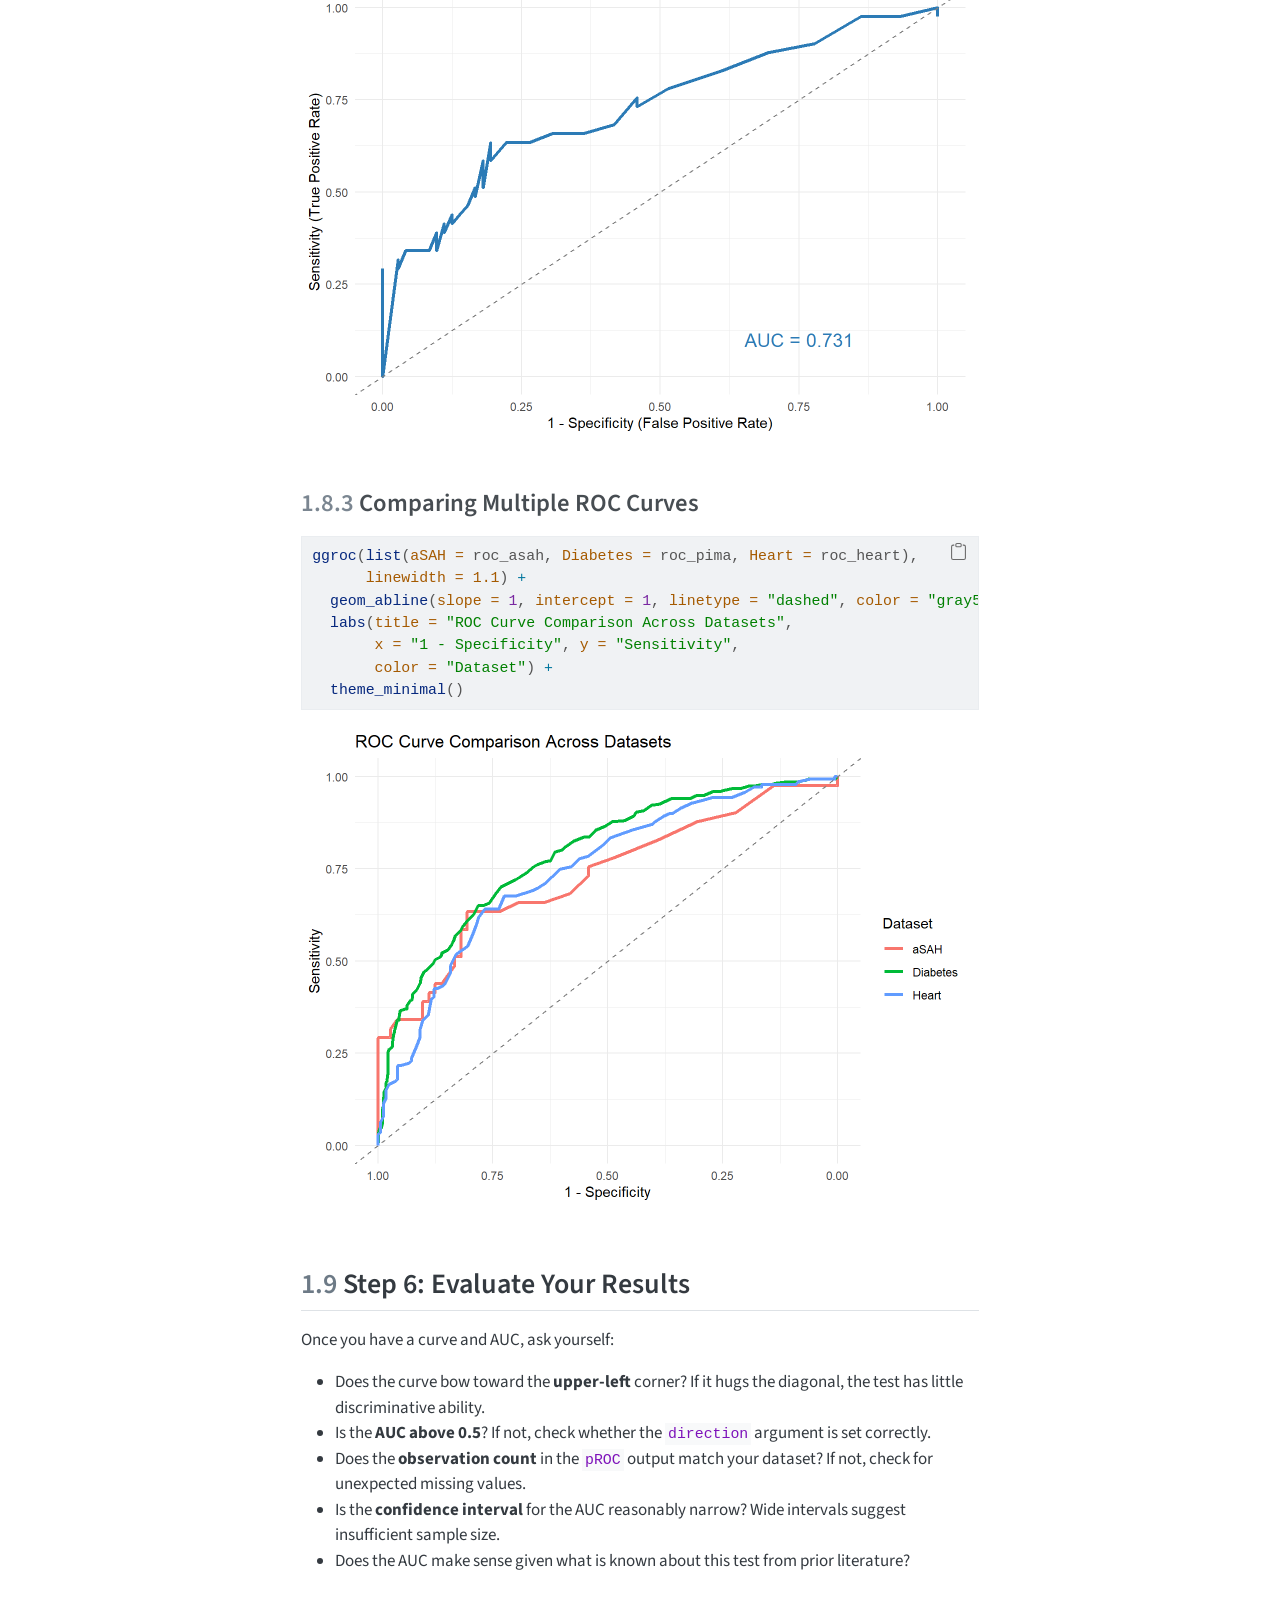
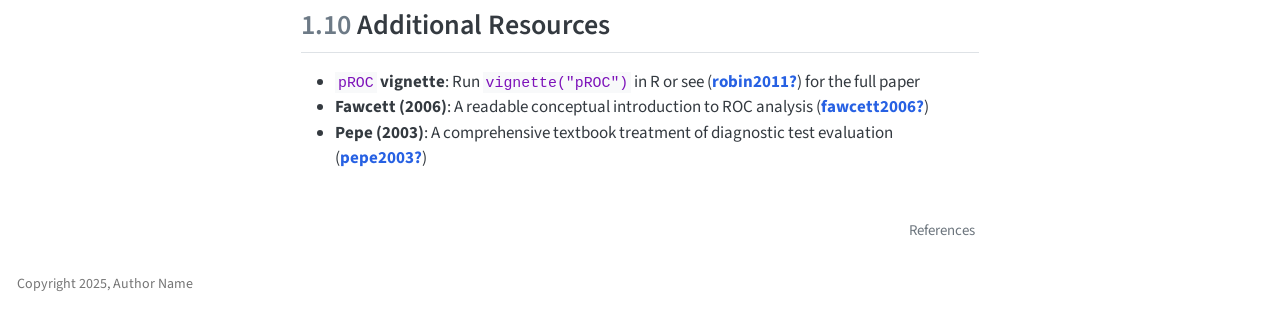
==== commit 4fc175a6: "b" ====
--- a/docs/guide.html
+++ b/docs/guide.html
@@ -6,7 +6,7 @@
 
 <meta name="viewport" content="width=device-width, initial-scale=1.0, user-scalable=yes">
 
-<meta name="dcterms.date" content="2026-03-06">
+<meta name="dcterms.date" content="2026-03-09">
 
 <title>1&nbsp; Evaluating Diagnostic Tests with ROC Curves in R – Evaluating Diagnostic Tests with ROC Curves in R</title>
 <style>
@@ -240,7 +240,7 @@
     <div>
     <div class="quarto-title-meta-heading">Published</div>
     <div class="quarto-title-meta-contents">
-      <p class="date">March 6, 2026</p>
+      <p class="date">March 9, 2026</p>
     </div>
   </div>
   
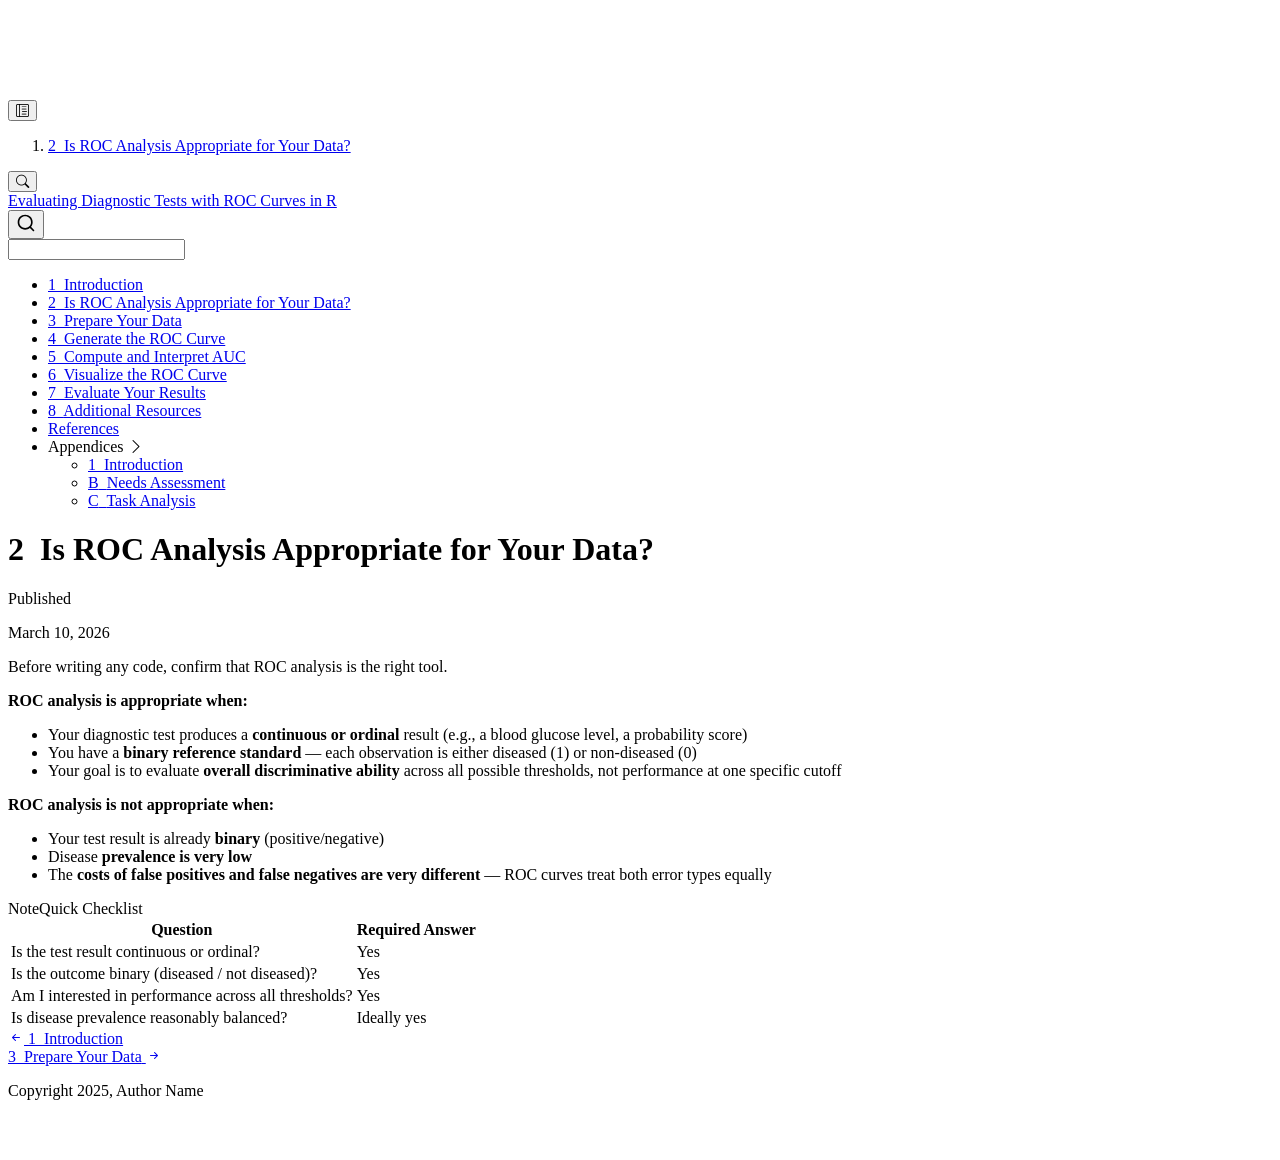
==== commit 3f63ba02: "Comments" ====
--- a/docs/guide.html
+++ b/docs/guide.html
@@ -2,13 +2,13 @@
 <html xmlns="http://www.w3.org/1999/xhtml" lang="en" xml:lang="en"><head>
 
 <meta charset="utf-8">
-<meta name="generator" content="quarto-1.6.40">
+<meta name="generator" content="quarto-1.8.27">
 
 <meta name="viewport" content="width=device-width, initial-scale=1.0, user-scalable=yes">
 
-<meta name="dcterms.date" content="2026-03-09">
-
-<title>1&nbsp; Evaluating Diagnostic Tests with ROC Curves in R – Evaluating Diagnostic Tests with ROC Curves in R</title>
+<meta name="dcterms.date" content="2026-03-10">
+
+<title>2&nbsp; Is ROC Analysis Appropriate for Your Data? – Evaluating Diagnostic Tests with ROC Curves in R</title>
 <style>
 code{white-space: pre-wrap;}
 span.smallcaps{font-variant: small-caps;}
@@ -21,40 +21,6 @@
   margin: 0 0.8em 0.2em -1em; /* quarto-specific, see https://github.com/quarto-dev/quarto-cli/issues/4556 */ 
   vertical-align: middle;
 }
-/* CSS for syntax highlighting */
-pre > code.sourceCode { white-space: pre; position: relative; }
-pre > code.sourceCode > span { line-height: 1.25; }
-pre > code.sourceCode > span:empty { height: 1.2em; }
-.sourceCode { overflow: visible; }
-code.sourceCode > span { color: inherit; text-decoration: inherit; }
-div.sourceCode { margin: 1em 0; }
-pre.sourceCode { margin: 0; }
-@media screen {
-div.sourceCode { overflow: auto; }
-}
-@media print {
-pre > code.sourceCode { white-space: pre-wrap; }
-pre > code.sourceCode > span { display: inline-block; text-indent: -5em; padding-left: 5em; }
-}
-pre.numberSource code
-  { counter-reset: source-line 0; }
-pre.numberSource code > span
-  { position: relative; left: -4em; counter-increment: source-line; }
-pre.numberSource code > span > a:first-child::before
-  { content: counter(source-line);
-    position: relative; left: -1em; text-align: right; vertical-align: baseline;
-    border: none; display: inline-block;
-    -webkit-touch-callout: none; -webkit-user-select: none;
-    -khtml-user-select: none; -moz-user-select: none;
-    -ms-user-select: none; user-select: none;
-    padding: 0 4px; width: 4em;
-  }
-pre.numberSource { margin-left: 3em;  padding-left: 4px; }
-div.sourceCode
-  {   }
-@media screen {
-pre > code.sourceCode > span > a:first-child::before { text-decoration: underline; }
-}
 </style>
 
 
@@ -65,16 +31,19 @@
 <script src="site_libs/quarto-search/fuse.min.js"></script>
 <script src="site_libs/quarto-search/quarto-search.js"></script>
 <meta name="quarto:offset" content="./">
-<link href="./references.html" rel="next">
-<script src="site_libs/quarto-html/quarto.js"></script>
+<link href="./prepare.html" rel="next">
+<link href="./index.html" rel="prev">
+<script src="site_libs/quarto-html/quarto.js" type="module"></script>
+<script src="site_libs/quarto-html/tabsets/tabsets.js" type="module"></script>
+<script src="site_libs/quarto-html/axe/axe-check.js" type="module"></script>
 <script src="site_libs/quarto-html/popper.min.js"></script>
 <script src="site_libs/quarto-html/tippy.umd.min.js"></script>
 <script src="site_libs/quarto-html/anchor.min.js"></script>
 <link href="site_libs/quarto-html/tippy.css" rel="stylesheet">
-<link href="site_libs/quarto-html/quarto-syntax-highlighting-dece3bd051e391dd7205a6b15f93dc59.css" rel="stylesheet" id="quarto-text-highlighting-styles">
+<link href="site_libs/quarto-html/quarto-syntax-highlighting-b754b9fd3853d7e56faef54c29c5d52b.css" rel="stylesheet" id="quarto-text-highlighting-styles">
 <script src="site_libs/bootstrap/bootstrap.min.js"></script>
 <link href="site_libs/bootstrap/bootstrap-icons.css" rel="stylesheet">
-<link href="site_libs/bootstrap/bootstrap-a6e94ce8af8e17e0ea1156da49518611.min.css" rel="stylesheet" append-hash="true" id="quarto-bootstrap" data-mode="light">
+<link href="site_libs/bootstrap/bootstrap-52aae9844ad5a5a5e9a7c3d08fa930ed.min.css" rel="stylesheet" append-hash="true" id="quarto-bootstrap" data-mode="light">
 <script id="quarto-search-options" type="application/json">{
   "location": "sidebar",
   "copy-button": false,
@@ -106,7 +75,7 @@
 
 </head>
 
-<body class="nav-sidebar floating">
+<body class="nav-sidebar floating quarto-light">
 
 <div id="quarto-search-results"></div>
   <header id="quarto-header" class="headroom fixed-top">
@@ -115,7 +84,7 @@
       <button type="button" class="quarto-btn-toggle btn" data-bs-toggle="collapse" role="button" data-bs-target=".quarto-sidebar-collapse-item" aria-controls="quarto-sidebar" aria-expanded="false" aria-label="Toggle sidebar navigation" onclick="if (window.quartoToggleHeadroom) { window.quartoToggleHeadroom(); }">
         <i class="bi bi-layout-text-sidebar-reverse"></i>
       </button>
-        <nav class="quarto-page-breadcrumbs" aria-label="breadcrumb"><ol class="breadcrumb"><li class="breadcrumb-item"><a href="./guide.html"><span class="chapter-number">1</span>&nbsp; <span class="chapter-title">Evaluating Diagnostic Tests with ROC Curves in R</span></a></li></ol></nav>
+        <nav class="quarto-page-breadcrumbs" aria-label="breadcrumb"><ol class="breadcrumb"><li class="breadcrumb-item"><a href="./guide.html"><span class="chapter-number">2</span>&nbsp; <span class="chapter-title">Is ROC Analysis Appropriate for Your Data?</span></a></li></ol></nav>
         <a class="flex-grow-1" role="navigation" data-bs-toggle="collapse" data-bs-target=".quarto-sidebar-collapse-item" aria-controls="quarto-sidebar" aria-expanded="false" aria-label="Toggle sidebar navigation" onclick="if (window.quartoToggleHeadroom) { window.quartoToggleHeadroom(); }">      
         </a>
       <button type="button" class="btn quarto-search-button" aria-label="Search" onclick="window.quartoOpenSearch();">
@@ -142,8 +111,50 @@
     <ul class="list-unstyled mt-1">
         <li class="sidebar-item">
   <div class="sidebar-item-container"> 
+  <a href="./index.html" class="sidebar-item-text sidebar-link">
+ <span class="menu-text"><span class="chapter-number">1</span>&nbsp; <span class="chapter-title">Introduction</span></span></a>
+  </div>
+</li>
+        <li class="sidebar-item">
+  <div class="sidebar-item-container"> 
   <a href="./guide.html" class="sidebar-item-text sidebar-link active">
- <span class="menu-text"><span class="chapter-number">1</span>&nbsp; <span class="chapter-title">Evaluating Diagnostic Tests with ROC Curves in R</span></span></a>
+ <span class="menu-text"><span class="chapter-number">2</span>&nbsp; <span class="chapter-title">Is ROC Analysis Appropriate for Your Data?</span></span></a>
+  </div>
+</li>
+        <li class="sidebar-item">
+  <div class="sidebar-item-container"> 
+  <a href="./prepare.html" class="sidebar-item-text sidebar-link">
+ <span class="menu-text"><span class="chapter-number">3</span>&nbsp; <span class="chapter-title">Prepare Your Data</span></span></a>
+  </div>
+</li>
+        <li class="sidebar-item">
+  <div class="sidebar-item-container"> 
+  <a href="./generate.html" class="sidebar-item-text sidebar-link">
+ <span class="menu-text"><span class="chapter-number">4</span>&nbsp; <span class="chapter-title">Generate the ROC Curve</span></span></a>
+  </div>
+</li>
+        <li class="sidebar-item">
+  <div class="sidebar-item-container"> 
+  <a href="./compute-auc.html" class="sidebar-item-text sidebar-link">
+ <span class="menu-text"><span class="chapter-number">5</span>&nbsp; <span class="chapter-title">Compute and Interpret AUC</span></span></a>
+  </div>
+</li>
+        <li class="sidebar-item">
+  <div class="sidebar-item-container"> 
+  <a href="./visualize.html" class="sidebar-item-text sidebar-link">
+ <span class="menu-text"><span class="chapter-number">6</span>&nbsp; <span class="chapter-title">Visualize the ROC Curve</span></span></a>
+  </div>
+</li>
+        <li class="sidebar-item">
+  <div class="sidebar-item-container"> 
+  <a href="./evaluate.html" class="sidebar-item-text sidebar-link">
+ <span class="menu-text"><span class="chapter-number">7</span>&nbsp; <span class="chapter-title">Evaluate Your Results</span></span></a>
+  </div>
+</li>
+        <li class="sidebar-item">
+  <div class="sidebar-item-container"> 
+  <a href="./resources.html" class="sidebar-item-text sidebar-link">
+ <span class="menu-text"><span class="chapter-number">8</span>&nbsp; <span class="chapter-title">Additional Resources</span></span></a>
   </div>
 </li>
         <li class="sidebar-item">
@@ -164,19 +175,19 @@
           <li class="sidebar-item">
   <div class="sidebar-item-container"> 
   <a href="./index.html" class="sidebar-item-text sidebar-link">
- <span class="menu-text">Assignment Flow</span></a>
+ <span class="menu-text"><span class="chapter-number">1</span>&nbsp; <span class="chapter-title">Introduction</span></span></a>
   </div>
 </li>
           <li class="sidebar-item">
   <div class="sidebar-item-container"> 
   <a href="./needs.html" class="sidebar-item-text sidebar-link">
- <span class="menu-text"><span class="chapter-number">A</span>&nbsp; <span class="chapter-title">Needs Assessment</span></span></a>
+ <span class="menu-text"><span class="chapter-number">B</span>&nbsp; <span class="chapter-title">Needs Assessment</span></span></a>
   </div>
 </li>
           <li class="sidebar-item">
   <div class="sidebar-item-container"> 
   <a href="./task-analysis.html" class="sidebar-item-text sidebar-link">
- <span class="menu-text"><span class="chapter-number">B</span>&nbsp; <span class="chapter-title">Task Analysis</span></span></a>
+ <span class="menu-text"><span class="chapter-number">C</span>&nbsp; <span class="chapter-title">Task Analysis</span></span></a>
   </div>
 </li>
       </ul>
@@ -186,50 +197,15 @@
 </nav>
 <div id="quarto-sidebar-glass" class="quarto-sidebar-collapse-item" data-bs-toggle="collapse" data-bs-target=".quarto-sidebar-collapse-item"></div>
 <!-- margin-sidebar -->
-    <div id="quarto-margin-sidebar" class="sidebar margin-sidebar">
-        <nav id="TOC" role="doc-toc" class="toc-active">
-    <h2 id="toc-title">Table of contents</h2>
-   
-  <ul>
-  <li><a href="#introduction" id="toc-introduction" class="nav-link active" data-scroll-target="#introduction"><span class="header-section-number">1.1</span> Introduction</a></li>
-  <li><a href="#prerequisites" id="toc-prerequisites" class="nav-link" data-scroll-target="#prerequisites"><span class="header-section-number">1.2</span> Prerequisites</a>
-  <ul class="collapse">
-  <li><a href="#knowledge" id="toc-knowledge" class="nav-link" data-scroll-target="#knowledge"><span class="header-section-number">1.2.1</span> Knowledge</a></li>
-  <li><a href="#software" id="toc-software" class="nav-link" data-scroll-target="#software"><span class="header-section-number">1.2.2</span> Software</a></li>
-  </ul></li>
-  <li><a href="#the-data" id="toc-the-data" class="nav-link" data-scroll-target="#the-data"><span class="header-section-number">1.3</span> The Data</a>
-  <ul class="collapse">
-  <li><a href="#asah-aneurysmal-subarachnoid-hemorrhage" id="toc-asah-aneurysmal-subarachnoid-hemorrhage" class="nav-link" data-scroll-target="#asah-aneurysmal-subarachnoid-hemorrhage"><span class="header-section-number">1.3.1</span> 1. <code>aSAH</code> — Aneurysmal Subarachnoid Hemorrhage</a></li>
-  <li><a href="#pimaindiansdiabetes-diabetes-screening" id="toc-pimaindiansdiabetes-diabetes-screening" class="nav-link" data-scroll-target="#pimaindiansdiabetes-diabetes-screening"><span class="header-section-number">1.3.2</span> 2. <code>PimaIndiansDiabetes</code> — Diabetes Screening</a></li>
-  <li><a href="#cleveland-heart-disease-dataset" id="toc-cleveland-heart-disease-dataset" class="nav-link" data-scroll-target="#cleveland-heart-disease-dataset"><span class="header-section-number">1.3.3</span> 3. Cleveland Heart Disease Dataset</a></li>
-  </ul></li>
-  <li><a href="#step-1-is-roc-analysis-appropriate-for-your-data" id="toc-step-1-is-roc-analysis-appropriate-for-your-data" class="nav-link" data-scroll-target="#step-1-is-roc-analysis-appropriate-for-your-data"><span class="header-section-number">1.4</span> Step 1: Is ROC Analysis Appropriate for Your Data?</a>
-  <ul class="collapse">
-  <li><a href="#quick-checklist" id="toc-quick-checklist" class="nav-link" data-scroll-target="#quick-checklist"><span class="header-section-number">1.4.1</span> Quick Checklist</a></li>
-  </ul></li>
-  <li><a href="#step-2-prepare-your-data" id="toc-step-2-prepare-your-data" class="nav-link" data-scroll-target="#step-2-prepare-your-data"><span class="header-section-number">1.5</span> Step 2: Prepare Your Data</a></li>
-  <li><a href="#step-3-generate-the-roc-curve" id="toc-step-3-generate-the-roc-curve" class="nav-link" data-scroll-target="#step-3-generate-the-roc-curve"><span class="header-section-number">1.6</span> Step 3: Generate the ROC Curve</a>
-  <ul class="collapse">
-  <li><a href="#understanding-the-direction-warning" id="toc-understanding-the-direction-warning" class="nav-link" data-scroll-target="#understanding-the-direction-warning"><span class="header-section-number">1.6.1</span> Understanding the Direction Warning</a></li>
-  </ul></li>
-  <li><a href="#step-4-compute-and-interpret-auc" id="toc-step-4-compute-and-interpret-auc" class="nav-link" data-scroll-target="#step-4-compute-and-interpret-auc"><span class="header-section-number">1.7</span> Step 4: Compute and Interpret AUC</a></li>
-  <li><a href="#step-5-visualize-the-roc-curve" id="toc-step-5-visualize-the-roc-curve" class="nav-link" data-scroll-target="#step-5-visualize-the-roc-curve"><span class="header-section-number">1.8</span> Step 5: Visualize the ROC Curve</a>
-  <ul class="collapse">
-  <li><a href="#basic-plot-with-proc" id="toc-basic-plot-with-proc" class="nav-link" data-scroll-target="#basic-plot-with-proc"><span class="header-section-number">1.8.1</span> Basic Plot with <code>pROC</code></a></li>
-  <li><a href="#polished-plot-with-ggplot2" id="toc-polished-plot-with-ggplot2" class="nav-link" data-scroll-target="#polished-plot-with-ggplot2"><span class="header-section-number">1.8.2</span> Polished Plot with <code>ggplot2</code></a></li>
-  <li><a href="#comparing-multiple-roc-curves" id="toc-comparing-multiple-roc-curves" class="nav-link" data-scroll-target="#comparing-multiple-roc-curves"><span class="header-section-number">1.8.3</span> Comparing Multiple ROC Curves</a></li>
-  </ul></li>
-  <li><a href="#step-6-evaluate-your-results" id="toc-step-6-evaluate-your-results" class="nav-link" data-scroll-target="#step-6-evaluate-your-results"><span class="header-section-number">1.9</span> Step 6: Evaluate Your Results</a></li>
-  <li><a href="#additional-resources" id="toc-additional-resources" class="nav-link" data-scroll-target="#additional-resources"><span class="header-section-number">1.10</span> Additional Resources</a></li>
-  </ul>
-</nav>
+    <div id="quarto-margin-sidebar" class="sidebar margin-sidebar zindex-bottom">
+        
     </div>
 <!-- main -->
 <main class="content" id="quarto-document-content">
 
 <header id="title-block-header" class="quarto-title-block default">
 <div class="quarto-title">
-<h1 class="title"><span class="chapter-number">1</span>&nbsp; <span class="chapter-title">Evaluating Diagnostic Tests with ROC Curves in R</span></h1>
+<h1 class="title"><span class="chapter-number">2</span>&nbsp; <span class="chapter-title">Is ROC Analysis Appropriate for Your Data?</span></h1>
 </div>
 
 
@@ -240,7 +216,7 @@
     <div>
     <div class="quarto-title-meta-heading">Published</div>
     <div class="quarto-title-meta-contents">
-      <p class="date">March 9, 2026</p>
+      <p class="date">March 10, 2026</p>
     </div>
   </div>
   
@@ -252,176 +228,6 @@
 </header>
 
 
-<section id="introduction" class="level2" data-number="1.1">
-<h2 data-number="1.1" class="anchored" data-anchor-id="introduction"><span class="header-section-number">1.1</span> Introduction</h2>
-<p>Diagnostic tests in medicine and biology rarely produce a simple yes/no result. More often, they produce a continuous measurement, for example a biomarker concentration, an imaging score, a blood pressure reading. The researcher must decide how well that measurement distinguishes between individuals with and without a condition. Receiver Operating Characteristic (ROC) curves are one of the most widely used tools for evaluating this kind of diagnostic performance.</p>
-<p>This guide walks through the full ROC analysis workflow in R: deciding whether ROC analysis is appropriate for your data, preparing your dataset, generating and visualizing the ROC curve, and computing and interpreting the Area Under the Curve (AUC). All steps are demonstrated with real datasets and annotated code using the <code>pROC</code> package <span class="citation" data-cites="robin2011">(<a href="references.html#ref-robin2011" role="doc-biblioref"><strong>robin2011?</strong></a>)</span>.</p>
-<p>This guide does <strong>not</strong> cover advanced topics such as covariate-adjusted ROC curves, time-dependent ROC analysis, or optimal threshold selection (e.g., the Youden Index). Those topics are excluded to keep the focus on foundational ROC analysis.</p>
-<hr>
-</section>
-<section id="prerequisites" class="level2" data-number="1.2">
-<h2 data-number="1.2" class="anchored" data-anchor-id="prerequisites"><span class="header-section-number">1.2</span> Prerequisites</h2>
-<section id="knowledge" class="level3" data-number="1.2.1">
-<h3 data-number="1.2.1" class="anchored" data-anchor-id="knowledge"><span class="header-section-number">1.2.1</span> Knowledge</h3>
-<p>You should be familiar with:</p>
-<ul>
-<li><strong>Sensitivity</strong>: the probability that the test is positive given the person has the disease (true positive rate)</li>
-<li><strong>Specificity</strong>: the probability that the test is negative given the person does not have the disease (true negative rate)</li>
-<li><strong>Binary outcomes</strong>: your reference standard should classify each individual as diseased (1) or non-diseased (0)</li>
-</ul>
-<p>No prior experience with ROC curves is needed</p>
-</section>
-<section id="software" class="level3" data-number="1.2.2">
-<h3 data-number="1.2.2" class="anchored" data-anchor-id="software"><span class="header-section-number">1.2.2</span> Software</h3>
-<p>You will need R and RStudio installed, along with the following packages:</p>
-<div class="cell">
-<div class="sourceCode cell-code" id="cb1"><pre class="sourceCode r code-with-copy"><code class="sourceCode r"><span id="cb1-1"><a href="#cb1-1" aria-hidden="true" tabindex="-1"></a><span class="co">#loading the following packages and install if necessary</span></span>
-<span id="cb1-2"><a href="#cb1-2" aria-hidden="true" tabindex="-1"></a><span class="fu">library</span>(pROC)</span></code><button title="Copy to Clipboard" class="code-copy-button"><i class="bi"></i></button></pre></div>
-<div class="cell-output cell-output-stderr">
-<pre><code>Warning: package 'pROC' was built under R version 4.4.3</code></pre>
-</div>
-<div class="cell-output cell-output-stderr">
-<pre><code>Type 'citation("pROC")' for a citation.</code></pre>
-</div>
-<div class="cell-output cell-output-stderr">
-<pre><code>
-Attaching package: 'pROC'</code></pre>
-</div>
-<div class="cell-output cell-output-stderr">
-<pre><code>The following objects are masked from 'package:stats':
-
-    cov, smooth, var</code></pre>
-</div>
-<div class="sourceCode cell-code" id="cb6"><pre class="sourceCode r code-with-copy"><code class="sourceCode r"><span id="cb6-1"><a href="#cb6-1" aria-hidden="true" tabindex="-1"></a><span class="fu">library</span>(ggplot2)</span></code><button title="Copy to Clipboard" class="code-copy-button"><i class="bi"></i></button></pre></div>
-<div class="cell-output cell-output-stderr">
-<pre><code>Warning: package 'ggplot2' was built under R version 4.4.3</code></pre>
-</div>
-<div class="sourceCode cell-code" id="cb8"><pre class="sourceCode r code-with-copy"><code class="sourceCode r"><span id="cb8-1"><a href="#cb8-1" aria-hidden="true" tabindex="-1"></a><span class="fu">library</span>(mlbench)</span></code><button title="Copy to Clipboard" class="code-copy-button"><i class="bi"></i></button></pre></div>
-<div class="cell-output cell-output-stderr">
-<pre><code>Warning: package 'mlbench' was built under R version 4.4.3</code></pre>
-</div>
-</div>
-</section>
-</section>
-<section id="the-data" class="level2" data-number="1.3">
-<h2 data-number="1.3" class="anchored" data-anchor-id="the-data"><span class="header-section-number">1.3</span> The Data</h2>
-<p>This guide uses three datasets to demonstrate ROC analysis across different applied contexts.</p>
-<section id="asah-aneurysmal-subarachnoid-hemorrhage" class="level3" data-number="1.3.1">
-<h3 data-number="1.3.1" class="anchored" data-anchor-id="asah-aneurysmal-subarachnoid-hemorrhage"><span class="header-section-number">1.3.1</span> 1. <code>aSAH</code> — Aneurysmal Subarachnoid Hemorrhage</h3>
-<p>Built into the <code>pROC</code> package. The dataset contains clinical and biomarker data from patients with subarachnoid hemorrhage. We use the biomarker <code>s100b</code> to predict a poor neurological outcome (<code>outcome</code>).</p>
-<div class="cell">
-<div class="sourceCode cell-code" id="cb10"><pre class="sourceCode r code-with-copy"><code class="sourceCode r"><span id="cb10-1"><a href="#cb10-1" aria-hidden="true" tabindex="-1"></a><span class="co">#load and preview dataset-asah</span></span>
-<span id="cb10-2"><a href="#cb10-2" aria-hidden="true" tabindex="-1"></a></span>
-<span id="cb10-3"><a href="#cb10-3" aria-hidden="true" tabindex="-1"></a><span class="fu">data</span>(aSAH)</span>
-<span id="cb10-4"><a href="#cb10-4" aria-hidden="true" tabindex="-1"></a><span class="fu">head</span>(aSAH)</span></code><button title="Copy to Clipboard" class="code-copy-button"><i class="bi"></i></button></pre></div>
-<div class="cell-output cell-output-stdout">
-<pre><code>   gos6 outcome gender age wfns s100b  ndka
-29    5    Good Female  42    1  0.13  3.01
-30    5    Good Female  37    1  0.14  8.54
-31    5    Good Female  42    1  0.10  8.09
-32    5    Good Female  27    1  0.04 10.42
-33    1    Poor Female  42    3  0.13 17.40
-34    1    Poor   Male  48    2  0.10 12.75</code></pre>
-</div>
-<div class="sourceCode cell-code" id="cb12"><pre class="sourceCode r code-with-copy"><code class="sourceCode r"><span id="cb12-1"><a href="#cb12-1" aria-hidden="true" tabindex="-1"></a><span class="fu">str</span>(aSAH)</span></code><button title="Copy to Clipboard" class="code-copy-button"><i class="bi"></i></button></pre></div>
-<div class="cell-output cell-output-stdout">
-<pre><code>'data.frame':   113 obs. of  7 variables:
- $ gos6   : Ord.factor w/ 5 levels "1"&lt;"2"&lt;"3"&lt;"4"&lt;..: 5 5 5 5 1 1 4 1 5 4 ...
- $ outcome: Factor w/ 2 levels "Good","Poor": 1 1 1 1 2 2 1 2 1 1 ...
- $ gender : Factor w/ 2 levels "Male","Female": 2 2 2 2 2 1 1 1 2 2 ...
- $ age    : int  42 37 42 27 42 48 57 41 49 75 ...
- $ wfns   : Ord.factor w/ 5 levels "1"&lt;"2"&lt;"3"&lt;"4"&lt;..: 1 1 1 1 3 2 5 4 1 2 ...
- $ s100b  : num  0.13 0.14 0.1 0.04 0.13 0.1 0.47 0.16 0.18 0.1 ...
- $ ndka   : num  3.01 8.54 8.09 10.42 17.4 ...</code></pre>
-</div>
-</div>
-</section>
-<section id="pimaindiansdiabetes-diabetes-screening" class="level3" data-number="1.3.2">
-<h3 data-number="1.3.2" class="anchored" data-anchor-id="pimaindiansdiabetes-diabetes-screening"><span class="header-section-number">1.3.2</span> 2. <code>PimaIndiansDiabetes</code> — Diabetes Screening</h3>
-<p>From the <code>mlbench</code> package, the dataset contains health measurements for Pima Indian women. We use <code>glucose</code> to predict diabetes status (<code>diabetes</code>).</p>
-<div class="cell">
-<div class="sourceCode cell-code" id="cb14"><pre class="sourceCode r code-with-copy"><code class="sourceCode r"><span id="cb14-1"><a href="#cb14-1" aria-hidden="true" tabindex="-1"></a><span class="co">#load and preview data set-pima</span></span>
-<span id="cb14-2"><a href="#cb14-2" aria-hidden="true" tabindex="-1"></a></span>
-<span id="cb14-3"><a href="#cb14-3" aria-hidden="true" tabindex="-1"></a><span class="fu">data</span>(PimaIndiansDiabetes)</span>
-<span id="cb14-4"><a href="#cb14-4" aria-hidden="true" tabindex="-1"></a><span class="fu">head</span>(PimaIndiansDiabetes)</span></code><button title="Copy to Clipboard" class="code-copy-button"><i class="bi"></i></button></pre></div>
-<div class="cell-output cell-output-stdout">
-<pre><code>  pregnant glucose pressure triceps insulin mass pedigree age diabetes
-1        6     148       72      35       0 33.6    0.627  50      pos
-2        1      85       66      29       0 26.6    0.351  31      neg
-3        8     183       64       0       0 23.3    0.672  32      pos
-4        1      89       66      23      94 28.1    0.167  21      neg
-5        0     137       40      35     168 43.1    2.288  33      pos
-6        5     116       74       0       0 25.6    0.201  30      neg</code></pre>
-</div>
-<div class="sourceCode cell-code" id="cb16"><pre class="sourceCode r code-with-copy"><code class="sourceCode r"><span id="cb16-1"><a href="#cb16-1" aria-hidden="true" tabindex="-1"></a><span class="fu">str</span>(PimaIndiansDiabetes)</span></code><button title="Copy to Clipboard" class="code-copy-button"><i class="bi"></i></button></pre></div>
-<div class="cell-output cell-output-stdout">
-<pre><code>'data.frame':   768 obs. of  9 variables:
- $ pregnant: num  6 1 8 1 0 5 3 10 2 8 ...
- $ glucose : num  148 85 183 89 137 116 78 115 197 125 ...
- $ pressure: num  72 66 64 66 40 74 50 0 70 96 ...
- $ triceps : num  35 29 0 23 35 0 32 0 45 0 ...
- $ insulin : num  0 0 0 94 168 0 88 0 543 0 ...
- $ mass    : num  33.6 26.6 23.3 28.1 43.1 25.6 31 35.3 30.5 0 ...
- $ pedigree: num  0.627 0.351 0.672 0.167 2.288 ...
- $ age     : num  50 31 32 21 33 30 26 29 53 54 ...
- $ diabetes: Factor w/ 2 levels "neg","pos": 2 1 2 1 2 1 2 1 2 2 ...</code></pre>
-</div>
-</div>
-</section>
-<section id="cleveland-heart-disease-dataset" class="level3" data-number="1.3.3">
-<h3 data-number="1.3.3" class="anchored" data-anchor-id="cleveland-heart-disease-dataset"><span class="header-section-number">1.3.3</span> 3. Cleveland Heart Disease Dataset</h3>
-<p>Loaded directly from the UCI Machine Learning Repository. We use <code>thalach</code> (maximum heart rate achieved) to predict heart disease presence (<code>target</code>).</p>
-<div class="cell">
-<div class="sourceCode cell-code" id="cb18"><pre class="sourceCode r code-with-copy"><code class="sourceCode r"><span id="cb18-1"><a href="#cb18-1" aria-hidden="true" tabindex="-1"></a><span class="co">#load-heart</span></span>
-<span id="cb18-2"><a href="#cb18-2" aria-hidden="true" tabindex="-1"></a>heart <span class="ot">&lt;-</span> <span class="fu">read.csv</span>(</span>
-<span id="cb18-3"><a href="#cb18-3" aria-hidden="true" tabindex="-1"></a>  <span class="st">"https://archive.ics.uci.edu/ml/machine-learning-databases/heart-disease/processed.cleveland.data"</span>,</span>
-<span id="cb18-4"><a href="#cb18-4" aria-hidden="true" tabindex="-1"></a>  <span class="at">header =</span> <span class="cn">FALSE</span>,</span>
-<span id="cb18-5"><a href="#cb18-5" aria-hidden="true" tabindex="-1"></a>  <span class="at">na.strings =</span> <span class="st">"?"</span></span>
-<span id="cb18-6"><a href="#cb18-6" aria-hidden="true" tabindex="-1"></a>)</span>
-<span id="cb18-7"><a href="#cb18-7" aria-hidden="true" tabindex="-1"></a><span class="fu">colnames</span>(heart) <span class="ot">&lt;-</span> <span class="fu">c</span>(<span class="st">"age"</span>, <span class="st">"sex"</span>, <span class="st">"cp"</span>, <span class="st">"trestbps"</span>, <span class="st">"chol"</span>,</span>
-<span id="cb18-8"><a href="#cb18-8" aria-hidden="true" tabindex="-1"></a>                     <span class="st">"fbs"</span>, <span class="st">"restecg"</span>, <span class="st">"thalach"</span>, <span class="st">"exang"</span>,</span>
-<span id="cb18-9"><a href="#cb18-9" aria-hidden="true" tabindex="-1"></a>                     <span class="st">"oldpeak"</span>, <span class="st">"slope"</span>, <span class="st">"ca"</span>, <span class="st">"thal"</span>, <span class="st">"target"</span>)</span>
-<span id="cb18-10"><a href="#cb18-10" aria-hidden="true" tabindex="-1"></a>heart<span class="sc">$</span>target <span class="ot">&lt;-</span> <span class="fu">ifelse</span>(heart<span class="sc">$</span>target <span class="sc">&gt;</span> <span class="dv">0</span>, <span class="dv">1</span>, <span class="dv">0</span>)</span>
-<span id="cb18-11"><a href="#cb18-11" aria-hidden="true" tabindex="-1"></a><span class="fu">head</span>(heart)</span></code><button title="Copy to Clipboard" class="code-copy-button"><i class="bi"></i></button></pre></div>
-<div class="cell-output cell-output-stdout">
-<pre><code>  age sex cp trestbps chol fbs restecg thalach exang oldpeak slope ca thal
-1  63   1  1      145  233   1       2     150     0     2.3     3  0    6
-2  67   1  4      160  286   0       2     108     1     1.5     2  3    3
-3  67   1  4      120  229   0       2     129     1     2.6     2  2    7
-4  37   1  3      130  250   0       0     187     0     3.5     3  0    3
-5  41   0  2      130  204   0       2     172     0     1.4     1  0    3
-6  56   1  2      120  236   0       0     178     0     0.8     1  0    3
-  target
-1      0
-2      1
-3      1
-4      0
-5      0
-6      0</code></pre>
-</div>
-<div class="sourceCode cell-code" id="cb20"><pre class="sourceCode r code-with-copy"><code class="sourceCode r"><span id="cb20-1"><a href="#cb20-1" aria-hidden="true" tabindex="-1"></a><span class="fu">str</span>(heart)</span></code><button title="Copy to Clipboard" class="code-copy-button"><i class="bi"></i></button></pre></div>
-<div class="cell-output cell-output-stdout">
-<pre><code>'data.frame':   303 obs. of  14 variables:
- $ age     : num  63 67 67 37 41 56 62 57 63 53 ...
- $ sex     : num  1 1 1 1 0 1 0 0 1 1 ...
- $ cp      : num  1 4 4 3 2 2 4 4 4 4 ...
- $ trestbps: num  145 160 120 130 130 120 140 120 130 140 ...
- $ chol    : num  233 286 229 250 204 236 268 354 254 203 ...
- $ fbs     : num  1 0 0 0 0 0 0 0 0 1 ...
- $ restecg : num  2 2 2 0 2 0 2 0 2 2 ...
- $ thalach : num  150 108 129 187 172 178 160 163 147 155 ...
- $ exang   : num  0 1 1 0 0 0 0 1 0 1 ...
- $ oldpeak : num  2.3 1.5 2.6 3.5 1.4 0.8 3.6 0.6 1.4 3.1 ...
- $ slope   : num  3 2 2 3 1 1 3 1 2 3 ...
- $ ca      : num  0 3 2 0 0 0 2 0 1 0 ...
- $ thal    : num  6 3 7 3 3 3 3 3 7 7 ...
- $ target  : num  0 1 1 0 0 0 1 0 1 1 ...</code></pre>
-</div>
-</div>
-</section>
-</section>
-<section id="step-1-is-roc-analysis-appropriate-for-your-data" class="level2" data-number="1.4">
-<h2 data-number="1.4" class="anchored" data-anchor-id="step-1-is-roc-analysis-appropriate-for-your-data"><span class="header-section-number">1.4</span> Step 1: Is ROC Analysis Appropriate for Your Data?</h2>
 <p>Before writing any code, confirm that ROC analysis is the right tool.</p>
 <p><strong>ROC analysis is appropriate when:</strong></p>
 <ul>
@@ -435,8 +241,16 @@
 <li>Disease <strong>prevalence is very low</strong></li>
 <li>The <strong>costs of false positives and false negatives are very different</strong> — ROC curves treat both error types equally</li>
 </ul>
-<section id="quick-checklist" class="level3" data-number="1.4.1">
-<h3 data-number="1.4.1" class="anchored" data-anchor-id="quick-checklist"><span class="header-section-number">1.4.1</span> Quick Checklist</h3>
+<div class="callout callout-style-default callout-note callout-titled">
+<div class="callout-header d-flex align-content-center">
+<div class="callout-icon-container">
+<i class="callout-icon"></i>
+</div>
+<div class="callout-title-container flex-fill">
+<span class="screen-reader-only">Note</span>Quick Checklist
+</div>
+</div>
+<div class="callout-body-container callout-body">
 <table class="caption-top table">
 <thead>
 <tr class="header">
@@ -463,465 +277,250 @@
 </tr>
 </tbody>
 </table>
-</section>
-</section>
-<section id="step-2-prepare-your-data" class="level2" data-number="1.5">
-<h2 data-number="1.5" class="anchored" data-anchor-id="step-2-prepare-your-data"><span class="header-section-number">1.5</span> Step 2: Prepare Your Data</h2>
-<p>Your dataset must have at minimum:</p>
-<ul>
-<li>A <strong>numeric column</strong> for the test result</li>
-<li>A <strong>binary column</strong> for the outcome (0/1 or a two-level factor)</li>
-</ul>
-<p>Check your data structure and look for missing values before proceeding.</p>
-<div class="cell">
-<div class="sourceCode cell-code" id="cb22"><pre class="sourceCode r code-with-copy"><code class="sourceCode r"><span id="cb22-1"><a href="#cb22-1" aria-hidden="true" tabindex="-1"></a><span class="co"># Check structure</span></span>
-<span id="cb22-2"><a href="#cb22-2" aria-hidden="true" tabindex="-1"></a><span class="fu">str</span>(aSAH)</span></code><button title="Copy to Clipboard" class="code-copy-button"><i class="bi"></i></button></pre></div>
-<div class="cell-output cell-output-stdout">
-<pre><code>'data.frame':   113 obs. of  7 variables:
- $ gos6   : Ord.factor w/ 5 levels "1"&lt;"2"&lt;"3"&lt;"4"&lt;..: 5 5 5 5 1 1 4 1 5 4 ...
- $ outcome: Factor w/ 2 levels "Good","Poor": 1 1 1 1 2 2 1 2 1 1 ...
- $ gender : Factor w/ 2 levels "Male","Female": 2 2 2 2 2 1 1 1 2 2 ...
- $ age    : int  42 37 42 27 42 48 57 41 49 75 ...
- $ wfns   : Ord.factor w/ 5 levels "1"&lt;"2"&lt;"3"&lt;"4"&lt;..: 1 1 1 1 3 2 5 4 1 2 ...
- $ s100b  : num  0.13 0.14 0.1 0.04 0.13 0.1 0.47 0.16 0.18 0.1 ...
- $ ndka   : num  3.01 8.54 8.09 10.42 17.4 ...</code></pre>
-</div>
-<div class="sourceCode cell-code" id="cb24"><pre class="sourceCode r code-with-copy"><code class="sourceCode r"><span id="cb24-1"><a href="#cb24-1" aria-hidden="true" tabindex="-1"></a><span class="co"># Check for missing values</span></span>
-<span id="cb24-2"><a href="#cb24-2" aria-hidden="true" tabindex="-1"></a><span class="fu">sum</span>(<span class="fu">is.na</span>(aSAH<span class="sc">$</span>s100b))</span></code><button title="Copy to Clipboard" class="code-copy-button"><i class="bi"></i></button></pre></div>
-<div class="cell-output cell-output-stdout">
-<pre><code>[1] 0</code></pre>
-</div>
-<div class="sourceCode cell-code" id="cb26"><pre class="sourceCode r code-with-copy"><code class="sourceCode r"><span id="cb26-1"><a href="#cb26-1" aria-hidden="true" tabindex="-1"></a><span class="fu">sum</span>(<span class="fu">is.na</span>(aSAH<span class="sc">$</span>outcome))</span></code><button title="Copy to Clipboard" class="code-copy-button"><i class="bi"></i></button></pre></div>
-<div class="cell-output cell-output-stdout">
-<pre><code>[1] 0</code></pre>
-</div>
-<div class="sourceCode cell-code" id="cb28"><pre class="sourceCode r code-with-copy"><code class="sourceCode r"><span id="cb28-1"><a href="#cb28-1" aria-hidden="true" tabindex="-1"></a><span class="co"># Confirm outcome levels</span></span>
-<span id="cb28-2"><a href="#cb28-2" aria-hidden="true" tabindex="-1"></a><span class="fu">table</span>(aSAH<span class="sc">$</span>outcome)</span></code><button title="Copy to Clipboard" class="code-copy-button"><i class="bi"></i></button></pre></div>
-<div class="cell-output cell-output-stdout">
-<pre><code>
-Good Poor 
-  72   41 </code></pre>
 </div>
 </div>
-<p>The <code>pROC</code> package drops missing values automatically, but you should know how many observations are affected. If missingness is substantial or non-random, address it before running the analysis.</p>
-</section>
-<section id="step-3-generate-the-roc-curve" class="level2" data-number="1.6">
-<h2 data-number="1.6" class="anchored" data-anchor-id="step-3-generate-the-roc-curve"><span class="header-section-number">1.6</span> Step 3: Generate the ROC Curve</h2>
-<p>Use <code>pROC::roc()</code> to fit the ROC curve. The two key arguments are:</p>
-<ul>
-<li><code>response</code>: the binary outcome variable</li>
-<li><code>predictor</code>: the continuous test result</li>
-</ul>
-<div class="cell">
-<div class="sourceCode cell-code" id="cb30"><pre class="sourceCode r code-with-copy"><code class="sourceCode r"><span id="cb30-1"><a href="#cb30-1" aria-hidden="true" tabindex="-1"></a>roc_asah <span class="ot">&lt;-</span> <span class="fu">roc</span>(<span class="at">response =</span> aSAH<span class="sc">$</span>outcome, <span class="at">predictor =</span> aSAH<span class="sc">$</span>s100b)</span></code><button title="Copy to Clipboard" class="code-copy-button"><i class="bi"></i></button></pre></div>
-<div class="cell-output cell-output-stderr">
-<pre><code>Setting levels: control = Good, case = Poor</code></pre>
-</div>
-<div class="cell-output cell-output-stderr">
-<pre><code>Setting direction: controls &lt; cases</code></pre>
-</div>
-<div class="sourceCode cell-code" id="cb33"><pre class="sourceCode r code-with-copy"><code class="sourceCode r"><span id="cb33-1"><a href="#cb33-1" aria-hidden="true" tabindex="-1"></a>roc_asah</span></code><button title="Copy to Clipboard" class="code-copy-button"><i class="bi"></i></button></pre></div>
-<div class="cell-output cell-output-stdout">
-<pre><code>
-Call:
-roc.default(response = aSAH$outcome, predictor = aSAH$s100b)
-
-Data: aSAH$s100b in 72 controls (aSAH$outcome Good) &lt; 41 cases (aSAH$outcome Poor).
-Area under the curve: 0.7314</code></pre>
-</div>
-</div>
-<section id="understanding-the-direction-warning" class="level3" data-number="1.6.1">
-<h3 data-number="1.6.1" class="anchored" data-anchor-id="understanding-the-direction-warning"><span class="header-section-number">1.6.1</span> Understanding the Direction Warning</h3>
-<p><code>pROC</code> will print a message about the <code>direction</code> it assumed (e.g., <code>direction: controls &lt; cases</code>). This tells you whether higher test values are assumed to indicate disease. <strong>Do not ignore this.</strong> If the assumed direction is wrong for your test, your curve will be mirrored and your AUC will be below 0.5. You can set the direction explicitly:</p>
-<div class="cell">
-<div class="sourceCode cell-code" id="cb35"><pre class="sourceCode r code-with-copy"><code class="sourceCode r"><span id="cb35-1"><a href="#cb35-1" aria-hidden="true" tabindex="-1"></a><span class="co"># Higher s100b -&gt; worse outcome: controls &lt; cases (default is correct here)</span></span>
-<span id="cb35-2"><a href="#cb35-2" aria-hidden="true" tabindex="-1"></a>roc_asah <span class="ot">&lt;-</span> <span class="fu">roc</span>(<span class="at">response =</span> aSAH<span class="sc">$</span>outcome,</span>
-<span id="cb35-3"><a href="#cb35-3" aria-hidden="true" tabindex="-1"></a>                <span class="at">predictor =</span> aSAH<span class="sc">$</span>s100b,</span>
-<span id="cb35-4"><a href="#cb35-4" aria-hidden="true" tabindex="-1"></a>                <span class="at">direction =</span> <span class="st">"&lt;"</span>)</span></code><button title="Copy to Clipboard" class="code-copy-button"><i class="bi"></i></button></pre></div>
-<div class="cell-output cell-output-stderr">
-<pre><code>Setting levels: control = Good, case = Poor</code></pre>
-</div>
-</div>
-</section>
-</section>
-<section id="step-4-compute-and-interpret-auc" class="level2" data-number="1.7">
-<h2 data-number="1.7" class="anchored" data-anchor-id="step-4-compute-and-interpret-auc"><span class="header-section-number">1.7</span> Step 4: Compute and Interpret AUC</h2>
-<p>The Area Under the Curve (AUC) summarizes the ROC curve in a single number.</p>
-<ul>
-<li><strong>AUC = 0.5</strong>: the test performs no better than random chance</li>
-<li><strong>AUC = 1.0</strong>: the test perfectly separates diseased from non-diseased individuals</li>
-<li><strong>AUC = 0.7–0.8</strong>: generally considered acceptable discrimination</li>
-<li><strong>AUC &gt; 0.8</strong>: generally considered excellent discrimination</li>
-</ul>
-<p>These are rough benchmarks — what counts as “good enough” depends on your clinical or scientific context.</p>
-<div class="cell">
-<div class="sourceCode cell-code" id="cb37"><pre class="sourceCode r code-with-copy"><code class="sourceCode r"><span id="cb37-1"><a href="#cb37-1" aria-hidden="true" tabindex="-1"></a><span class="fu">auc</span>(roc_asah)</span></code><button title="Copy to Clipboard" class="code-copy-button"><i class="bi"></i></button></pre></div>
-<div class="cell-output cell-output-stdout">
-<pre><code>Area under the curve: 0.7314</code></pre>
-</div>
-<div class="sourceCode cell-code" id="cb39"><pre class="sourceCode r code-with-copy"><code class="sourceCode r"><span id="cb39-1"><a href="#cb39-1" aria-hidden="true" tabindex="-1"></a><span class="fu">ci.auc</span>(roc_asah)</span></code><button title="Copy to Clipboard" class="code-copy-button"><i class="bi"></i></button></pre></div>
-<div class="cell-output cell-output-stdout">
-<pre><code>95% CI: 0.6301-0.8326 (DeLong)</code></pre>
-</div>
-</div>
-<p>Repeat for the other datasets:</p>
-<div class="cell">
-<div class="sourceCode cell-code" id="cb41"><pre class="sourceCode r code-with-copy"><code class="sourceCode r"><span id="cb41-1"><a href="#cb41-1" aria-hidden="true" tabindex="-1"></a>roc_pima <span class="ot">&lt;-</span> <span class="fu">roc</span>(<span class="at">response =</span> PimaIndiansDiabetes<span class="sc">$</span>diabetes,</span>
-<span id="cb41-2"><a href="#cb41-2" aria-hidden="true" tabindex="-1"></a>                <span class="at">predictor =</span> PimaIndiansDiabetes<span class="sc">$</span>glucose,</span>
-<span id="cb41-3"><a href="#cb41-3" aria-hidden="true" tabindex="-1"></a>                <span class="at">direction =</span> <span class="st">"&lt;"</span>)</span></code><button title="Copy to Clipboard" class="code-copy-button"><i class="bi"></i></button></pre></div>
-<div class="cell-output cell-output-stderr">
-<pre><code>Setting levels: control = neg, case = pos</code></pre>
-</div>
-<div class="sourceCode cell-code" id="cb43"><pre class="sourceCode r code-with-copy"><code class="sourceCode r"><span id="cb43-1"><a href="#cb43-1" aria-hidden="true" tabindex="-1"></a><span class="fu">auc</span>(roc_pima)</span></code><button title="Copy to Clipboard" class="code-copy-button"><i class="bi"></i></button></pre></div>
-<div class="cell-output cell-output-stdout">
-<pre><code>Area under the curve: 0.7881</code></pre>
-</div>
-<div class="sourceCode cell-code" id="cb45"><pre class="sourceCode r code-with-copy"><code class="sourceCode r"><span id="cb45-1"><a href="#cb45-1" aria-hidden="true" tabindex="-1"></a><span class="fu">ci.auc</span>(roc_pima)</span></code><button title="Copy to Clipboard" class="code-copy-button"><i class="bi"></i></button></pre></div>
-<div class="cell-output cell-output-stdout">
-<pre><code>95% CI: 0.7546-0.8217 (DeLong)</code></pre>
-</div>
-</div>
-<div class="cell">
-<div class="sourceCode cell-code" id="cb47"><pre class="sourceCode r code-with-copy"><code class="sourceCode r"><span id="cb47-1"><a href="#cb47-1" aria-hidden="true" tabindex="-1"></a>heart_clean <span class="ot">&lt;-</span> <span class="fu">na.omit</span>(heart[, <span class="fu">c</span>(<span class="st">"thalach"</span>, <span class="st">"target"</span>)])</span>
-<span id="cb47-2"><a href="#cb47-2" aria-hidden="true" tabindex="-1"></a>roc_heart <span class="ot">&lt;-</span> <span class="fu">roc</span>(<span class="at">response =</span> heart_clean<span class="sc">$</span>target,</span>
-<span id="cb47-3"><a href="#cb47-3" aria-hidden="true" tabindex="-1"></a>                 <span class="at">predictor =</span> heart_clean<span class="sc">$</span>thalach,</span>
-<span id="cb47-4"><a href="#cb47-4" aria-hidden="true" tabindex="-1"></a>                 <span class="at">direction =</span> <span class="st">"&gt;"</span>)  <span class="co"># higher heart rate -&gt; less likely disease</span></span></code><button title="Copy to Clipboard" class="code-copy-button"><i class="bi"></i></button></pre></div>
-<div class="cell-output cell-output-stderr">
-<pre><code>Setting levels: control = 0, case = 1</code></pre>
-</div>
-<div class="sourceCode cell-code" id="cb49"><pre class="sourceCode r code-with-copy"><code class="sourceCode r"><span id="cb49-1"><a href="#cb49-1" aria-hidden="true" tabindex="-1"></a><span class="fu">auc</span>(roc_heart)</span></code><button title="Copy to Clipboard" class="code-copy-button"><i class="bi"></i></button></pre></div>
-<div class="cell-output cell-output-stdout">
-<pre><code>Area under the curve: 0.7453</code></pre>
-</div>
-<div class="sourceCode cell-code" id="cb51"><pre class="sourceCode r code-with-copy"><code class="sourceCode r"><span id="cb51-1"><a href="#cb51-1" aria-hidden="true" tabindex="-1"></a><span class="fu">ci.auc</span>(roc_heart)</span></code><button title="Copy to Clipboard" class="code-copy-button"><i class="bi"></i></button></pre></div>
-<div class="cell-output cell-output-stdout">
-<pre><code>95% CI: 0.6901-0.8005 (DeLong)</code></pre>
-</div>
-</div>
-</section>
-<section id="step-5-visualize-the-roc-curve" class="level2" data-number="1.8">
-<h2 data-number="1.8" class="anchored" data-anchor-id="step-5-visualize-the-roc-curve"><span class="header-section-number">1.8</span> Step 5: Visualize the ROC Curve</h2>
-<p>A good visualization shows the curve, the diagonal reference line (random chance), and the AUC value.</p>
-<section id="basic-plot-with-proc" class="level3" data-number="1.8.1">
-<h3 data-number="1.8.1" class="anchored" data-anchor-id="basic-plot-with-proc"><span class="header-section-number">1.8.1</span> Basic Plot with <code>pROC</code></h3>
-<div class="cell">
-<div class="sourceCode cell-code" id="cb53"><pre class="sourceCode r code-with-copy"><code class="sourceCode r"><span id="cb53-1"><a href="#cb53-1" aria-hidden="true" tabindex="-1"></a><span class="fu">plot</span>(roc_asah,</span>
-<span id="cb53-2"><a href="#cb53-2" aria-hidden="true" tabindex="-1"></a>     <span class="at">main =</span> <span class="st">"ROC Curve: s100b predicting poor outcome (aSAH)"</span>,</span>
-<span id="cb53-3"><a href="#cb53-3" aria-hidden="true" tabindex="-1"></a>     <span class="at">col =</span> <span class="st">"#2c7bb6"</span>,</span>
-<span id="cb53-4"><a href="#cb53-4" aria-hidden="true" tabindex="-1"></a>     <span class="at">lwd =</span> <span class="dv">2</span>)</span>
-<span id="cb53-5"><a href="#cb53-5" aria-hidden="true" tabindex="-1"></a><span class="fu">legend</span>(<span class="st">"bottomright"</span>,</span>
-<span id="cb53-6"><a href="#cb53-6" aria-hidden="true" tabindex="-1"></a>       <span class="at">legend =</span> <span class="fu">paste</span>(<span class="st">"AUC ="</span>, <span class="fu">round</span>(<span class="fu">auc</span>(roc_asah), <span class="dv">3</span>)),</span>
-<span id="cb53-7"><a href="#cb53-7" aria-hidden="true" tabindex="-1"></a>       <span class="at">col =</span> <span class="st">"#2c7bb6"</span>, <span class="at">lwd =</span> <span class="dv">2</span>)</span></code><button title="Copy to Clipboard" class="code-copy-button"><i class="bi"></i></button></pre></div>
-<div class="cell-output-display">
-<div>
-<figure class="figure">
-<p><img src="guide_files/figure-html/plot-basic-1.png" class="img-fluid figure-img" width="672"></p>
-</figure>
-</div>
-</div>
-</div>
-</section>
-<section id="polished-plot-with-ggplot2" class="level3" data-number="1.8.2">
-<h3 data-number="1.8.2" class="anchored" data-anchor-id="polished-plot-with-ggplot2"><span class="header-section-number">1.8.2</span> Polished Plot with <code>ggplot2</code></h3>
-<div class="cell">
-<div class="sourceCode cell-code" id="cb54"><pre class="sourceCode r code-with-copy"><code class="sourceCode r"><span id="cb54-1"><a href="#cb54-1" aria-hidden="true" tabindex="-1"></a>roc_df <span class="ot">&lt;-</span> <span class="fu">data.frame</span>(</span>
-<span id="cb54-2"><a href="#cb54-2" aria-hidden="true" tabindex="-1"></a>  <span class="at">specificity =</span> roc_asah<span class="sc">$</span>specificities,</span>
-<span id="cb54-3"><a href="#cb54-3" aria-hidden="true" tabindex="-1"></a>  <span class="at">sensitivity =</span> roc_asah<span class="sc">$</span>sensitivities</span>
-<span id="cb54-4"><a href="#cb54-4" aria-hidden="true" tabindex="-1"></a>)</span>
-<span id="cb54-5"><a href="#cb54-5" aria-hidden="true" tabindex="-1"></a></span>
-<span id="cb54-6"><a href="#cb54-6" aria-hidden="true" tabindex="-1"></a><span class="fu">ggplot</span>(roc_df, <span class="fu">aes</span>(<span class="at">x =</span> <span class="dv">1</span> <span class="sc">-</span> specificity, <span class="at">y =</span> sensitivity)) <span class="sc">+</span></span>
-<span id="cb54-7"><a href="#cb54-7" aria-hidden="true" tabindex="-1"></a>  <span class="fu">geom_line</span>(<span class="at">color =</span> <span class="st">"#2c7bb6"</span>, <span class="at">linewidth =</span> <span class="fl">1.2</span>) <span class="sc">+</span></span>
-<span id="cb54-8"><a href="#cb54-8" aria-hidden="true" tabindex="-1"></a>  <span class="fu">geom_abline</span>(<span class="at">slope =</span> <span class="dv">1</span>, <span class="at">intercept =</span> <span class="dv">0</span>, <span class="at">linetype =</span> <span class="st">"dashed"</span>, <span class="at">color =</span> <span class="st">"gray50"</span>) <span class="sc">+</span></span>
-<span id="cb54-9"><a href="#cb54-9" aria-hidden="true" tabindex="-1"></a>  <span class="fu">annotate</span>(<span class="st">"text"</span>, <span class="at">x =</span> <span class="fl">0.75</span>, <span class="at">y =</span> <span class="fl">0.1</span>,</span>
-<span id="cb54-10"><a href="#cb54-10" aria-hidden="true" tabindex="-1"></a>           <span class="at">label =</span> <span class="fu">paste</span>(<span class="st">"AUC ="</span>, <span class="fu">round</span>(<span class="fu">auc</span>(roc_asah), <span class="dv">3</span>)),</span>
-<span id="cb54-11"><a href="#cb54-11" aria-hidden="true" tabindex="-1"></a>           <span class="at">size =</span> <span class="dv">5</span>, <span class="at">color =</span> <span class="st">"#2c7bb6"</span>) <span class="sc">+</span></span>
-<span id="cb54-12"><a href="#cb54-12" aria-hidden="true" tabindex="-1"></a>  <span class="fu">labs</span>(<span class="at">title =</span> <span class="st">"ROC Curve: s100b predicting poor outcome (aSAH)"</span>,</span>
-<span id="cb54-13"><a href="#cb54-13" aria-hidden="true" tabindex="-1"></a>       <span class="at">x =</span> <span class="st">"1 - Specificity (False Positive Rate)"</span>,</span>
-<span id="cb54-14"><a href="#cb54-14" aria-hidden="true" tabindex="-1"></a>       <span class="at">y =</span> <span class="st">"Sensitivity (True Positive Rate)"</span>) <span class="sc">+</span></span>
-<span id="cb54-15"><a href="#cb54-15" aria-hidden="true" tabindex="-1"></a>  <span class="fu">theme_minimal</span>()</span></code><button title="Copy to Clipboard" class="code-copy-button"><i class="bi"></i></button></pre></div>
-<div class="cell-output-display">
-<div>
-<figure class="figure">
-<p><img src="guide_files/figure-html/plot-ggplot-1.png" class="img-fluid figure-img" width="672"></p>
-</figure>
-</div>
-</div>
-</div>
-</section>
-<section id="comparing-multiple-roc-curves" class="level3" data-number="1.8.3">
-<h3 data-number="1.8.3" class="anchored" data-anchor-id="comparing-multiple-roc-curves"><span class="header-section-number">1.8.3</span> Comparing Multiple ROC Curves</h3>
-<div class="cell">
-<div class="sourceCode cell-code" id="cb55"><pre class="sourceCode r code-with-copy"><code class="sourceCode r"><span id="cb55-1"><a href="#cb55-1" aria-hidden="true" tabindex="-1"></a><span class="fu">ggroc</span>(<span class="fu">list</span>(<span class="at">aSAH =</span> roc_asah, <span class="at">Diabetes =</span> roc_pima, <span class="at">Heart =</span> roc_heart),</span>
-<span id="cb55-2"><a href="#cb55-2" aria-hidden="true" tabindex="-1"></a>      <span class="at">linewidth =</span> <span class="fl">1.1</span>) <span class="sc">+</span></span>
-<span id="cb55-3"><a href="#cb55-3" aria-hidden="true" tabindex="-1"></a>  <span class="fu">geom_abline</span>(<span class="at">slope =</span> <span class="dv">1</span>, <span class="at">intercept =</span> <span class="dv">1</span>, <span class="at">linetype =</span> <span class="st">"dashed"</span>, <span class="at">color =</span> <span class="st">"gray50"</span>) <span class="sc">+</span></span>
-<span id="cb55-4"><a href="#cb55-4" aria-hidden="true" tabindex="-1"></a>  <span class="fu">labs</span>(<span class="at">title =</span> <span class="st">"ROC Curve Comparison Across Datasets"</span>,</span>
-<span id="cb55-5"><a href="#cb55-5" aria-hidden="true" tabindex="-1"></a>       <span class="at">x =</span> <span class="st">"1 - Specificity"</span>, <span class="at">y =</span> <span class="st">"Sensitivity"</span>,</span>
-<span id="cb55-6"><a href="#cb55-6" aria-hidden="true" tabindex="-1"></a>       <span class="at">color =</span> <span class="st">"Dataset"</span>) <span class="sc">+</span></span>
-<span id="cb55-7"><a href="#cb55-7" aria-hidden="true" tabindex="-1"></a>  <span class="fu">theme_minimal</span>()</span></code><button title="Copy to Clipboard" class="code-copy-button"><i class="bi"></i></button></pre></div>
-<div class="cell-output-display">
-<div>
-<figure class="figure">
-<p><img src="guide_files/figure-html/plot-compare-1.png" class="img-fluid figure-img" width="672"></p>
-</figure>
-</div>
-</div>
-</div>
-</section>
-</section>
-<section id="step-6-evaluate-your-results" class="level2" data-number="1.9">
-<h2 data-number="1.9" class="anchored" data-anchor-id="step-6-evaluate-your-results"><span class="header-section-number">1.9</span> Step 6: Evaluate Your Results</h2>
-<p>Once you have a curve and AUC, ask yourself:</p>
-<ul>
-<li>Does the curve bow toward the <strong>upper-left</strong> corner? If it hugs the diagonal, the test has little discriminative ability.</li>
-<li>Is the <strong>AUC above 0.5</strong>? If not, check whether the <code>direction</code> argument is set correctly.</li>
-<li>Does the <strong>observation count</strong> in the <code>pROC</code> output match your dataset? If not, check for unexpected missing values.</li>
-<li>Is the <strong>confidence interval</strong> for the AUC reasonably narrow? Wide intervals suggest insufficient sample size.</li>
-<li>Does the AUC make sense given what is known about this test from prior literature?</li>
-</ul>
-</section>
-<section id="additional-resources" class="level2" data-number="1.10">
-<h2 data-number="1.10" class="anchored" data-anchor-id="additional-resources"><span class="header-section-number">1.10</span> Additional Resources</h2>
-<ul>
-<li><strong><code>pROC</code> vignette</strong>: Run <code>vignette("pROC")</code> in R or see <span class="citation" data-cites="robin2011">(<a href="references.html#ref-robin2011" role="doc-biblioref"><strong>robin2011?</strong></a>)</span> for the full paper</li>
-<li><strong>Fawcett (2006)</strong>: A readable conceptual introduction to ROC analysis <span class="citation" data-cites="fawcett2006">(<a href="references.html#ref-fawcett2006" role="doc-biblioref"><strong>fawcett2006?</strong></a>)</span></li>
-<li><strong>Pepe (2003)</strong>: A comprehensive textbook treatment of diagnostic test evaluation <span class="citation" data-cites="pepe2003">(<a href="references.html#ref-pepe2003" role="doc-biblioref"><strong>pepe2003?</strong></a>)</span></li>
-</ul>
-
-
-</section>
+
+
 
 </main> <!-- /main -->
 <script id="quarto-html-after-body" type="application/javascript">
-window.document.addEventListener("DOMContentLoaded", function (event) {
-  const toggleBodyColorMode = (bsSheetEl) => {
-    const mode = bsSheetEl.getAttribute("data-mode");
-    const bodyEl = window.document.querySelector("body");
-    if (mode === "dark") {
-      bodyEl.classList.add("quarto-dark");
-      bodyEl.classList.remove("quarto-light");
-    } else {
-      bodyEl.classList.add("quarto-light");
-      bodyEl.classList.remove("quarto-dark");
-    }
-  }
-  const toggleBodyColorPrimary = () => {
-    const bsSheetEl = window.document.querySelector("link#quarto-bootstrap");
-    if (bsSheetEl) {
-      toggleBodyColorMode(bsSheetEl);
-    }
-  }
-  toggleBodyColorPrimary();  
-  const icon = "";
-  const anchorJS = new window.AnchorJS();
-  anchorJS.options = {
-    placement: 'right',
-    icon: icon
-  };
-  anchorJS.add('.anchored');
-  const isCodeAnnotation = (el) => {
-    for (const clz of el.classList) {
-      if (clz.startsWith('code-annotation-')) {                     
-        return true;
-      }
-    }
-    return false;
-  }
-  const onCopySuccess = function(e) {
-    // button target
-    const button = e.trigger;
-    // don't keep focus
-    button.blur();
-    // flash "checked"
-    button.classList.add('code-copy-button-checked');
-    var currentTitle = button.getAttribute("title");
-    button.setAttribute("title", "Copied!");
-    let tooltip;
-    if (window.bootstrap) {
-      button.setAttribute("data-bs-toggle", "tooltip");
-      button.setAttribute("data-bs-placement", "left");
-      button.setAttribute("data-bs-title", "Copied!");
-      tooltip = new bootstrap.Tooltip(button, 
-        { trigger: "manual", 
-          customClass: "code-copy-button-tooltip",
-          offset: [0, -8]});
-      tooltip.show();    
-    }
-    setTimeout(function() {
-      if (tooltip) {
-        tooltip.hide();
-        button.removeAttribute("data-bs-title");
-        button.removeAttribute("data-bs-toggle");
-        button.removeAttribute("data-bs-placement");
-      }
-      button.setAttribute("title", currentTitle);
-      button.classList.remove('code-copy-button-checked');
-    }, 1000);
-    // clear code selection
-    e.clearSelection();
-  }
-  const getTextToCopy = function(trigger) {
-      const codeEl = trigger.previousElementSibling.cloneNode(true);
+  window.document.addEventListener("DOMContentLoaded", function (event) {
+    const icon = "";
+    const anchorJS = new window.AnchorJS();
+    anchorJS.options = {
+      placement: 'right',
+      icon: icon
+    };
+    anchorJS.add('.anchored');
+    const isCodeAnnotation = (el) => {
+      for (const clz of el.classList) {
+        if (clz.startsWith('code-annotation-')) {                     
+          return true;
+        }
+      }
+      return false;
+    }
+    const onCopySuccess = function(e) {
+      // button target
+      const button = e.trigger;
+      // don't keep focus
+      button.blur();
+      // flash "checked"
+      button.classList.add('code-copy-button-checked');
+      var currentTitle = button.getAttribute("title");
+      button.setAttribute("title", "Copied!");
+      let tooltip;
+      if (window.bootstrap) {
+        button.setAttribute("data-bs-toggle", "tooltip");
+        button.setAttribute("data-bs-placement", "left");
+        button.setAttribute("data-bs-title", "Copied!");
+        tooltip = new bootstrap.Tooltip(button, 
+          { trigger: "manual", 
+            customClass: "code-copy-button-tooltip",
+            offset: [0, -8]});
+        tooltip.show();    
+      }
+      setTimeout(function() {
+        if (tooltip) {
+          tooltip.hide();
+          button.removeAttribute("data-bs-title");
+          button.removeAttribute("data-bs-toggle");
+          button.removeAttribute("data-bs-placement");
+        }
+        button.setAttribute("title", currentTitle);
+        button.classList.remove('code-copy-button-checked');
+      }, 1000);
+      // clear code selection
+      e.clearSelection();
+    }
+    const getTextToCopy = function(trigger) {
+      const outerScaffold = trigger.parentElement.cloneNode(true);
+      const codeEl = outerScaffold.querySelector('code');
       for (const childEl of codeEl.children) {
         if (isCodeAnnotation(childEl)) {
           childEl.remove();
         }
       }
       return codeEl.innerText;
-  }
-  const clipboard = new window.ClipboardJS('.code-copy-button:not([data-in-quarto-modal])', {
-    text: getTextToCopy
-  });
-  clipboard.on('success', onCopySuccess);
-  if (window.document.getElementById('quarto-embedded-source-code-modal')) {
-    const clipboardModal = new window.ClipboardJS('.code-copy-button[data-in-quarto-modal]', {
-      text: getTextToCopy,
-      container: window.document.getElementById('quarto-embedded-source-code-modal')
+    }
+    const clipboard = new window.ClipboardJS('.code-copy-button:not([data-in-quarto-modal])', {
+      text: getTextToCopy
     });
-    clipboardModal.on('success', onCopySuccess);
-  }
-    var localhostRegex = new RegExp(/^(?:http|https):\/\/localhost\:?[0-9]*\//);
-    var mailtoRegex = new RegExp(/^mailto:/);
-      var filterRegex = new RegExp('/' + window.location.host + '/');
-    var isInternal = (href) => {
-        return filterRegex.test(href) || localhostRegex.test(href) || mailtoRegex.test(href);
-    }
-    // Inspect non-navigation links and adorn them if external
- 	var links = window.document.querySelectorAll('a[href]:not(.nav-link):not(.navbar-brand):not(.toc-action):not(.sidebar-link):not(.sidebar-item-toggle):not(.pagination-link):not(.no-external):not([aria-hidden]):not(.dropdown-item):not(.quarto-navigation-tool):not(.about-link)');
-    for (var i=0; i<links.length; i++) {
-      const link = links[i];
-      if (!isInternal(link.href)) {
-        // undo the damage that might have been done by quarto-nav.js in the case of
-        // links that we want to consider external
-        if (link.dataset.originalHref !== undefined) {
-          link.href = link.dataset.originalHref;
-        }
-      }
-    }
-  function tippyHover(el, contentFn, onTriggerFn, onUntriggerFn) {
-    const config = {
-      allowHTML: true,
-      maxWidth: 500,
-      delay: 100,
-      arrow: false,
-      appendTo: function(el) {
-          return el.parentElement;
-      },
-      interactive: true,
-      interactiveBorder: 10,
-      theme: 'quarto',
-      placement: 'bottom-start',
-    };
-    if (contentFn) {
-      config.content = contentFn;
-    }
-    if (onTriggerFn) {
-      config.onTrigger = onTriggerFn;
-    }
-    if (onUntriggerFn) {
-      config.onUntrigger = onUntriggerFn;
-    }
-    window.tippy(el, config); 
-  }
-  const noterefs = window.document.querySelectorAll('a[role="doc-noteref"]');
-  for (var i=0; i<noterefs.length; i++) {
-    const ref = noterefs[i];
-    tippyHover(ref, function() {
-      // use id or data attribute instead here
-      let href = ref.getAttribute('data-footnote-href') || ref.getAttribute('href');
-      try { href = new URL(href).hash; } catch {}
-      const id = href.replace(/^#\/?/, "");
-      const note = window.document.getElementById(id);
-      if (note) {
-        return note.innerHTML;
+    clipboard.on('success', onCopySuccess);
+    if (window.document.getElementById('quarto-embedded-source-code-modal')) {
+      const clipboardModal = new window.ClipboardJS('.code-copy-button[data-in-quarto-modal]', {
+        text: getTextToCopy,
+        container: window.document.getElementById('quarto-embedded-source-code-modal')
+      });
+      clipboardModal.on('success', onCopySuccess);
+    }
+      var localhostRegex = new RegExp(/^(?:http|https):\/\/localhost\:?[0-9]*\//);
+      var mailtoRegex = new RegExp(/^mailto:/);
+        var filterRegex = new RegExp('/' + window.location.host + '/');
+      var isInternal = (href) => {
+          return filterRegex.test(href) || localhostRegex.test(href) || mailtoRegex.test(href);
+      }
+      // Inspect non-navigation links and adorn them if external
+     var links = window.document.querySelectorAll('a[href]:not(.nav-link):not(.navbar-brand):not(.toc-action):not(.sidebar-link):not(.sidebar-item-toggle):not(.pagination-link):not(.no-external):not([aria-hidden]):not(.dropdown-item):not(.quarto-navigation-tool):not(.about-link)');
+      for (var i=0; i<links.length; i++) {
+        const link = links[i];
+        if (!isInternal(link.href)) {
+          // undo the damage that might have been done by quarto-nav.js in the case of
+          // links that we want to consider external
+          if (link.dataset.originalHref !== undefined) {
+            link.href = link.dataset.originalHref;
+          }
+        }
+      }
+    function tippyHover(el, contentFn, onTriggerFn, onUntriggerFn) {
+      const config = {
+        allowHTML: true,
+        maxWidth: 500,
+        delay: 100,
+        arrow: false,
+        appendTo: function(el) {
+            return el.parentElement;
+        },
+        interactive: true,
+        interactiveBorder: 10,
+        theme: 'quarto',
+        placement: 'bottom-start',
+      };
+      if (contentFn) {
+        config.content = contentFn;
+      }
+      if (onTriggerFn) {
+        config.onTrigger = onTriggerFn;
+      }
+      if (onUntriggerFn) {
+        config.onUntrigger = onUntriggerFn;
+      }
+      window.tippy(el, config); 
+    }
+    const noterefs = window.document.querySelectorAll('a[role="doc-noteref"]');
+    for (var i=0; i<noterefs.length; i++) {
+      const ref = noterefs[i];
+      tippyHover(ref, function() {
+        // use id or data attribute instead here
+        let href = ref.getAttribute('data-footnote-href') || ref.getAttribute('href');
+        try { href = new URL(href).hash; } catch {}
+        const id = href.replace(/^#\/?/, "");
+        const note = window.document.getElementById(id);
+        if (note) {
+          return note.innerHTML;
+        } else {
+          return "";
+        }
+      });
+    }
+    const xrefs = window.document.querySelectorAll('a.quarto-xref');
+    const processXRef = (id, note) => {
+      // Strip column container classes
+      const stripColumnClz = (el) => {
+        el.classList.remove("page-full", "page-columns");
+        if (el.children) {
+          for (const child of el.children) {
+            stripColumnClz(child);
+          }
+        }
+      }
+      stripColumnClz(note)
+      if (id === null || id.startsWith('sec-')) {
+        // Special case sections, only their first couple elements
+        const container = document.createElement("div");
+        if (note.children && note.children.length > 2) {
+          container.appendChild(note.children[0].cloneNode(true));
+          for (let i = 1; i < note.children.length; i++) {
+            const child = note.children[i];
+            if (child.tagName === "P" && child.innerText === "") {
+              continue;
+            } else {
+              container.appendChild(child.cloneNode(true));
+              break;
+            }
+          }
+          if (window.Quarto?.typesetMath) {
+            window.Quarto.typesetMath(container);
+          }
+          return container.innerHTML
+        } else {
+          if (window.Quarto?.typesetMath) {
+            window.Quarto.typesetMath(note);
+          }
+          return note.innerHTML;
+        }
       } else {
-        return "";
-      }
-    });
-  }
-  const xrefs = window.document.querySelectorAll('a.quarto-xref');
-  const processXRef = (id, note) => {
-    // Strip column container classes
-    const stripColumnClz = (el) => {
-      el.classList.remove("page-full", "page-columns");
-      if (el.children) {
-        for (const child of el.children) {
-          stripColumnClz(child);
-        }
-      }
-    }
-    stripColumnClz(note)
-    if (id === null || id.startsWith('sec-')) {
-      // Special case sections, only their first couple elements
-      const container = document.createElement("div");
-      if (note.children && note.children.length > 2) {
-        container.appendChild(note.children[0].cloneNode(true));
-        for (let i = 1; i < note.children.length; i++) {
-          const child = note.children[i];
-          if (child.tagName === "P" && child.innerText === "") {
-            continue;
-          } else {
-            container.appendChild(child.cloneNode(true));
-            break;
-          }
-        }
-        if (window.Quarto?.typesetMath) {
-          window.Quarto.typesetMath(container);
-        }
-        return container.innerHTML
-      } else {
+        // Remove any anchor links if they are present
+        const anchorLink = note.querySelector('a.anchorjs-link');
+        if (anchorLink) {
+          anchorLink.remove();
+        }
         if (window.Quarto?.typesetMath) {
           window.Quarto.typesetMath(note);
         }
-        return note.innerHTML;
-      }
-    } else {
-      // Remove any anchor links if they are present
-      const anchorLink = note.querySelector('a.anchorjs-link');
-      if (anchorLink) {
-        anchorLink.remove();
-      }
-      if (window.Quarto?.typesetMath) {
-        window.Quarto.typesetMath(note);
-      }
-      if (note.classList.contains("callout")) {
-        return note.outerHTML;
-      } else {
-        return note.innerHTML;
-      }
-    }
-  }
-  for (var i=0; i<xrefs.length; i++) {
-    const xref = xrefs[i];
-    tippyHover(xref, undefined, function(instance) {
-      instance.disable();
-      let url = xref.getAttribute('href');
-      let hash = undefined; 
-      if (url.startsWith('#')) {
-        hash = url;
-      } else {
-        try { hash = new URL(url).hash; } catch {}
-      }
-      if (hash) {
-        const id = hash.replace(/^#\/?/, "");
-        const note = window.document.getElementById(id);
-        if (note !== null) {
-          try {
-            const html = processXRef(id, note.cloneNode(true));
-            instance.setContent(html);
-          } finally {
-            instance.enable();
-            instance.show();
-          }
+        if (note.classList.contains("callout")) {
+          return note.outerHTML;
         } else {
-          // See if we can fetch this
-          fetch(url.split('#')[0])
+          return note.innerHTML;
+        }
+      }
+    }
+    for (var i=0; i<xrefs.length; i++) {
+      const xref = xrefs[i];
+      tippyHover(xref, undefined, function(instance) {
+        instance.disable();
+        let url = xref.getAttribute('href');
+        let hash = undefined; 
+        if (url.startsWith('#')) {
+          hash = url;
+        } else {
+          try { hash = new URL(url).hash; } catch {}
+        }
+        if (hash) {
+          const id = hash.replace(/^#\/?/, "");
+          const note = window.document.getElementById(id);
+          if (note !== null) {
+            try {
+              const html = processXRef(id, note.cloneNode(true));
+              instance.setContent(html);
+            } finally {
+              instance.enable();
+              instance.show();
+            }
+          } else {
+            // See if we can fetch this
+            fetch(url.split('#')[0])
+            .then(res => res.text())
+            .then(html => {
+              const parser = new DOMParser();
+              const htmlDoc = parser.parseFromString(html, "text/html");
+              const note = htmlDoc.getElementById(id);
+              if (note !== null) {
+                const html = processXRef(id, note);
+                instance.setContent(html);
+              } 
+            }).finally(() => {
+              instance.enable();
+              instance.show();
+            });
+          }
+        } else {
+          // See if we can fetch a full url (with no hash to target)
+          // This is a special case and we should probably do some content thinning / targeting
+          fetch(url)
           .then(res => res.text())
           .then(html => {
             const parser = new DOMParser();
             const htmlDoc = parser.parseFromString(html, "text/html");
-            const note = htmlDoc.getElementById(id);
+            const note = htmlDoc.querySelector('main.content');
             if (note !== null) {
-              const html = processXRef(id, note);
+              // This should only happen for chapter cross references
+              // (since there is no id in the URL)
+              // remove the first header
+              if (note.children.length > 0 && note.children[0].tagName === "HEADER") {
+                note.children[0].remove();
+              }
+              const html = processXRef(null, note);
               instance.setContent(html);
             } 
           }).finally(() => {
@@ -929,191 +528,170 @@
             instance.show();
           });
         }
+      }, function(instance) {
+      });
+    }
+        let selectedAnnoteEl;
+        const selectorForAnnotation = ( cell, annotation) => {
+          let cellAttr = 'data-code-cell="' + cell + '"';
+          let lineAttr = 'data-code-annotation="' +  annotation + '"';
+          const selector = 'span[' + cellAttr + '][' + lineAttr + ']';
+          return selector;
+        }
+        const selectCodeLines = (annoteEl) => {
+          const doc = window.document;
+          const targetCell = annoteEl.getAttribute("data-target-cell");
+          const targetAnnotation = annoteEl.getAttribute("data-target-annotation");
+          const annoteSpan = window.document.querySelector(selectorForAnnotation(targetCell, targetAnnotation));
+          const lines = annoteSpan.getAttribute("data-code-lines").split(",");
+          const lineIds = lines.map((line) => {
+            return targetCell + "-" + line;
+          })
+          let top = null;
+          let height = null;
+          let parent = null;
+          if (lineIds.length > 0) {
+              //compute the position of the single el (top and bottom and make a div)
+              const el = window.document.getElementById(lineIds[0]);
+              top = el.offsetTop;
+              height = el.offsetHeight;
+              parent = el.parentElement.parentElement;
+            if (lineIds.length > 1) {
+              const lastEl = window.document.getElementById(lineIds[lineIds.length - 1]);
+              const bottom = lastEl.offsetTop + lastEl.offsetHeight;
+              height = bottom - top;
+            }
+            if (top !== null && height !== null && parent !== null) {
+              // cook up a div (if necessary) and position it 
+              let div = window.document.getElementById("code-annotation-line-highlight");
+              if (div === null) {
+                div = window.document.createElement("div");
+                div.setAttribute("id", "code-annotation-line-highlight");
+                div.style.position = 'absolute';
+                parent.appendChild(div);
+              }
+              div.style.top = top - 2 + "px";
+              div.style.height = height + 4 + "px";
+              div.style.left = 0;
+              let gutterDiv = window.document.getElementById("code-annotation-line-highlight-gutter");
+              if (gutterDiv === null) {
+                gutterDiv = window.document.createElement("div");
+                gutterDiv.setAttribute("id", "code-annotation-line-highlight-gutter");
+                gutterDiv.style.position = 'absolute';
+                const codeCell = window.document.getElementById(targetCell);
+                const gutter = codeCell.querySelector('.code-annotation-gutter');
+                gutter.appendChild(gutterDiv);
+              }
+              gutterDiv.style.top = top - 2 + "px";
+              gutterDiv.style.height = height + 4 + "px";
+            }
+            selectedAnnoteEl = annoteEl;
+          }
+        };
+        const unselectCodeLines = () => {
+          const elementsIds = ["code-annotation-line-highlight", "code-annotation-line-highlight-gutter"];
+          elementsIds.forEach((elId) => {
+            const div = window.document.getElementById(elId);
+            if (div) {
+              div.remove();
+            }
+          });
+          selectedAnnoteEl = undefined;
+        };
+          // Handle positioning of the toggle
+      window.addEventListener(
+        "resize",
+        throttle(() => {
+          elRect = undefined;
+          if (selectedAnnoteEl) {
+            selectCodeLines(selectedAnnoteEl);
+          }
+        }, 10)
+      );
+      function throttle(fn, ms) {
+      let throttle = false;
+      let timer;
+        return (...args) => {
+          if(!throttle) { // first call gets through
+              fn.apply(this, args);
+              throttle = true;
+          } else { // all the others get throttled
+              if(timer) clearTimeout(timer); // cancel #2
+              timer = setTimeout(() => {
+                fn.apply(this, args);
+                timer = throttle = false;
+              }, ms);
+          }
+        };
+      }
+        // Attach click handler to the DT
+        const annoteDls = window.document.querySelectorAll('dt[data-target-cell]');
+        for (const annoteDlNode of annoteDls) {
+          annoteDlNode.addEventListener('click', (event) => {
+            const clickedEl = event.target;
+            if (clickedEl !== selectedAnnoteEl) {
+              unselectCodeLines();
+              const activeEl = window.document.querySelector('dt[data-target-cell].code-annotation-active');
+              if (activeEl) {
+                activeEl.classList.remove('code-annotation-active');
+              }
+              selectCodeLines(clickedEl);
+              clickedEl.classList.add('code-annotation-active');
+            } else {
+              // Unselect the line
+              unselectCodeLines();
+              clickedEl.classList.remove('code-annotation-active');
+            }
+          });
+        }
+    const findCites = (el) => {
+      const parentEl = el.parentElement;
+      if (parentEl) {
+        const cites = parentEl.dataset.cites;
+        if (cites) {
+          return {
+            el,
+            cites: cites.split(' ')
+          };
+        } else {
+          return findCites(el.parentElement)
+        }
       } else {
-        // See if we can fetch a full url (with no hash to target)
-        // This is a special case and we should probably do some content thinning / targeting
-        fetch(url)
-        .then(res => res.text())
-        .then(html => {
-          const parser = new DOMParser();
-          const htmlDoc = parser.parseFromString(html, "text/html");
-          const note = htmlDoc.querySelector('main.content');
-          if (note !== null) {
-            // This should only happen for chapter cross references
-            // (since there is no id in the URL)
-            // remove the first header
-            if (note.children.length > 0 && note.children[0].tagName === "HEADER") {
-              note.children[0].remove();
+        return undefined;
+      }
+    };
+    var bibliorefs = window.document.querySelectorAll('a[role="doc-biblioref"]');
+    for (var i=0; i<bibliorefs.length; i++) {
+      const ref = bibliorefs[i];
+      const citeInfo = findCites(ref);
+      if (citeInfo) {
+        tippyHover(citeInfo.el, function() {
+          var popup = window.document.createElement('div');
+          citeInfo.cites.forEach(function(cite) {
+            var citeDiv = window.document.createElement('div');
+            citeDiv.classList.add('hanging-indent');
+            citeDiv.classList.add('csl-entry');
+            var biblioDiv = window.document.getElementById('ref-' + cite);
+            if (biblioDiv) {
+              citeDiv.innerHTML = biblioDiv.innerHTML;
             }
-            const html = processXRef(null, note);
-            instance.setContent(html);
-          } 
-        }).finally(() => {
-          instance.enable();
-          instance.show();
+            popup.appendChild(citeDiv);
+          });
+          return popup.innerHTML;
         });
       }
-    }, function(instance) {
-    });
-  }
-      let selectedAnnoteEl;
-      const selectorForAnnotation = ( cell, annotation) => {
-        let cellAttr = 'data-code-cell="' + cell + '"';
-        let lineAttr = 'data-code-annotation="' +  annotation + '"';
-        const selector = 'span[' + cellAttr + '][' + lineAttr + ']';
-        return selector;
-      }
-      const selectCodeLines = (annoteEl) => {
-        const doc = window.document;
-        const targetCell = annoteEl.getAttribute("data-target-cell");
-        const targetAnnotation = annoteEl.getAttribute("data-target-annotation");
-        const annoteSpan = window.document.querySelector(selectorForAnnotation(targetCell, targetAnnotation));
-        const lines = annoteSpan.getAttribute("data-code-lines").split(",");
-        const lineIds = lines.map((line) => {
-          return targetCell + "-" + line;
-        })
-        let top = null;
-        let height = null;
-        let parent = null;
-        if (lineIds.length > 0) {
-            //compute the position of the single el (top and bottom and make a div)
-            const el = window.document.getElementById(lineIds[0]);
-            top = el.offsetTop;
-            height = el.offsetHeight;
-            parent = el.parentElement.parentElement;
-          if (lineIds.length > 1) {
-            const lastEl = window.document.getElementById(lineIds[lineIds.length - 1]);
-            const bottom = lastEl.offsetTop + lastEl.offsetHeight;
-            height = bottom - top;
-          }
-          if (top !== null && height !== null && parent !== null) {
-            // cook up a div (if necessary) and position it 
-            let div = window.document.getElementById("code-annotation-line-highlight");
-            if (div === null) {
-              div = window.document.createElement("div");
-              div.setAttribute("id", "code-annotation-line-highlight");
-              div.style.position = 'absolute';
-              parent.appendChild(div);
-            }
-            div.style.top = top - 2 + "px";
-            div.style.height = height + 4 + "px";
-            div.style.left = 0;
-            let gutterDiv = window.document.getElementById("code-annotation-line-highlight-gutter");
-            if (gutterDiv === null) {
-              gutterDiv = window.document.createElement("div");
-              gutterDiv.setAttribute("id", "code-annotation-line-highlight-gutter");
-              gutterDiv.style.position = 'absolute';
-              const codeCell = window.document.getElementById(targetCell);
-              const gutter = codeCell.querySelector('.code-annotation-gutter');
-              gutter.appendChild(gutterDiv);
-            }
-            gutterDiv.style.top = top - 2 + "px";
-            gutterDiv.style.height = height + 4 + "px";
-          }
-          selectedAnnoteEl = annoteEl;
-        }
-      };
-      const unselectCodeLines = () => {
-        const elementsIds = ["code-annotation-line-highlight", "code-annotation-line-highlight-gutter"];
-        elementsIds.forEach((elId) => {
-          const div = window.document.getElementById(elId);
-          if (div) {
-            div.remove();
-          }
-        });
-        selectedAnnoteEl = undefined;
-      };
-        // Handle positioning of the toggle
-    window.addEventListener(
-      "resize",
-      throttle(() => {
-        elRect = undefined;
-        if (selectedAnnoteEl) {
-          selectCodeLines(selectedAnnoteEl);
-        }
-      }, 10)
-    );
-    function throttle(fn, ms) {
-    let throttle = false;
-    let timer;
-      return (...args) => {
-        if(!throttle) { // first call gets through
-            fn.apply(this, args);
-            throttle = true;
-        } else { // all the others get throttled
-            if(timer) clearTimeout(timer); // cancel #2
-            timer = setTimeout(() => {
-              fn.apply(this, args);
-              timer = throttle = false;
-            }, ms);
-        }
-      };
-    }
-      // Attach click handler to the DT
-      const annoteDls = window.document.querySelectorAll('dt[data-target-cell]');
-      for (const annoteDlNode of annoteDls) {
-        annoteDlNode.addEventListener('click', (event) => {
-          const clickedEl = event.target;
-          if (clickedEl !== selectedAnnoteEl) {
-            unselectCodeLines();
-            const activeEl = window.document.querySelector('dt[data-target-cell].code-annotation-active');
-            if (activeEl) {
-              activeEl.classList.remove('code-annotation-active');
-            }
-            selectCodeLines(clickedEl);
-            clickedEl.classList.add('code-annotation-active');
-          } else {
-            // Unselect the line
-            unselectCodeLines();
-            clickedEl.classList.remove('code-annotation-active');
-          }
-        });
-      }
-  const findCites = (el) => {
-    const parentEl = el.parentElement;
-    if (parentEl) {
-      const cites = parentEl.dataset.cites;
-      if (cites) {
-        return {
-          el,
-          cites: cites.split(' ')
-        };
-      } else {
-        return findCites(el.parentElement)
-      }
-    } else {
-      return undefined;
-    }
-  };
-  var bibliorefs = window.document.querySelectorAll('a[role="doc-biblioref"]');
-  for (var i=0; i<bibliorefs.length; i++) {
-    const ref = bibliorefs[i];
-    const citeInfo = findCites(ref);
-    if (citeInfo) {
-      tippyHover(citeInfo.el, function() {
-        var popup = window.document.createElement('div');
-        citeInfo.cites.forEach(function(cite) {
-          var citeDiv = window.document.createElement('div');
-          citeDiv.classList.add('hanging-indent');
-          citeDiv.classList.add('csl-entry');
-          var biblioDiv = window.document.getElementById('ref-' + cite);
-          if (biblioDiv) {
-            citeDiv.innerHTML = biblioDiv.innerHTML;
-          }
-          popup.appendChild(citeDiv);
-        });
-        return popup.innerHTML;
-      });
-    }
-  }
-});
-</script>
+    }
+  });
+  </script>
 <nav class="page-navigation">
   <div class="nav-page nav-page-previous">
+      <a href="./index.html" class="pagination-link" aria-label="Introduction">
+        <i class="bi bi-arrow-left-short"></i> <span class="nav-page-text"><span class="chapter-number">1</span>&nbsp; <span class="chapter-title">Introduction</span></span>
+      </a>          
   </div>
   <div class="nav-page nav-page-next">
-      <a href="./references.html" class="pagination-link" aria-label="References">
-        <span class="nav-page-text">References</span> <i class="bi bi-arrow-right-short"></i>
+      <a href="./prepare.html" class="pagination-link" aria-label="Prepare Your Data">
+        <span class="nav-page-text"><span class="chapter-number">3</span>&nbsp; <span class="chapter-title">Prepare Your Data</span></span> <i class="bi bi-arrow-right-short"></i>
       </a>
   </div>
 </nav>
